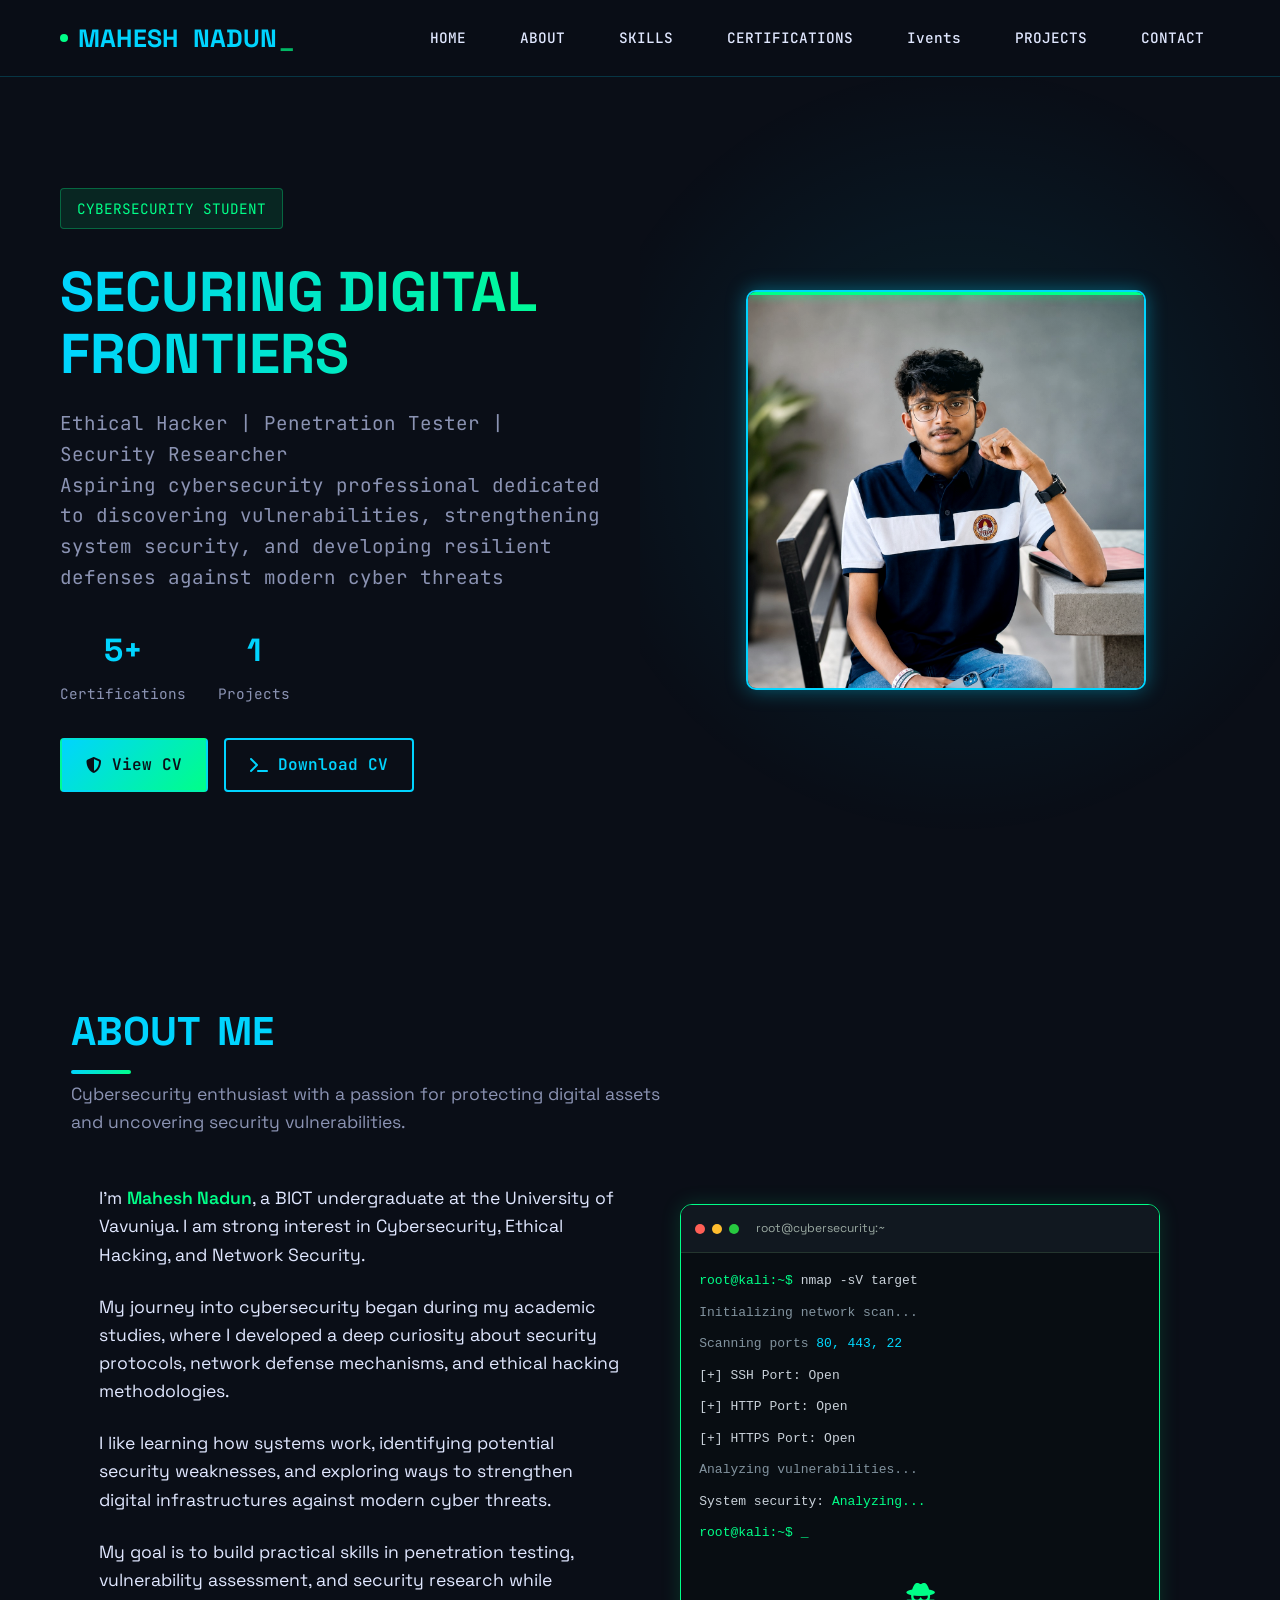
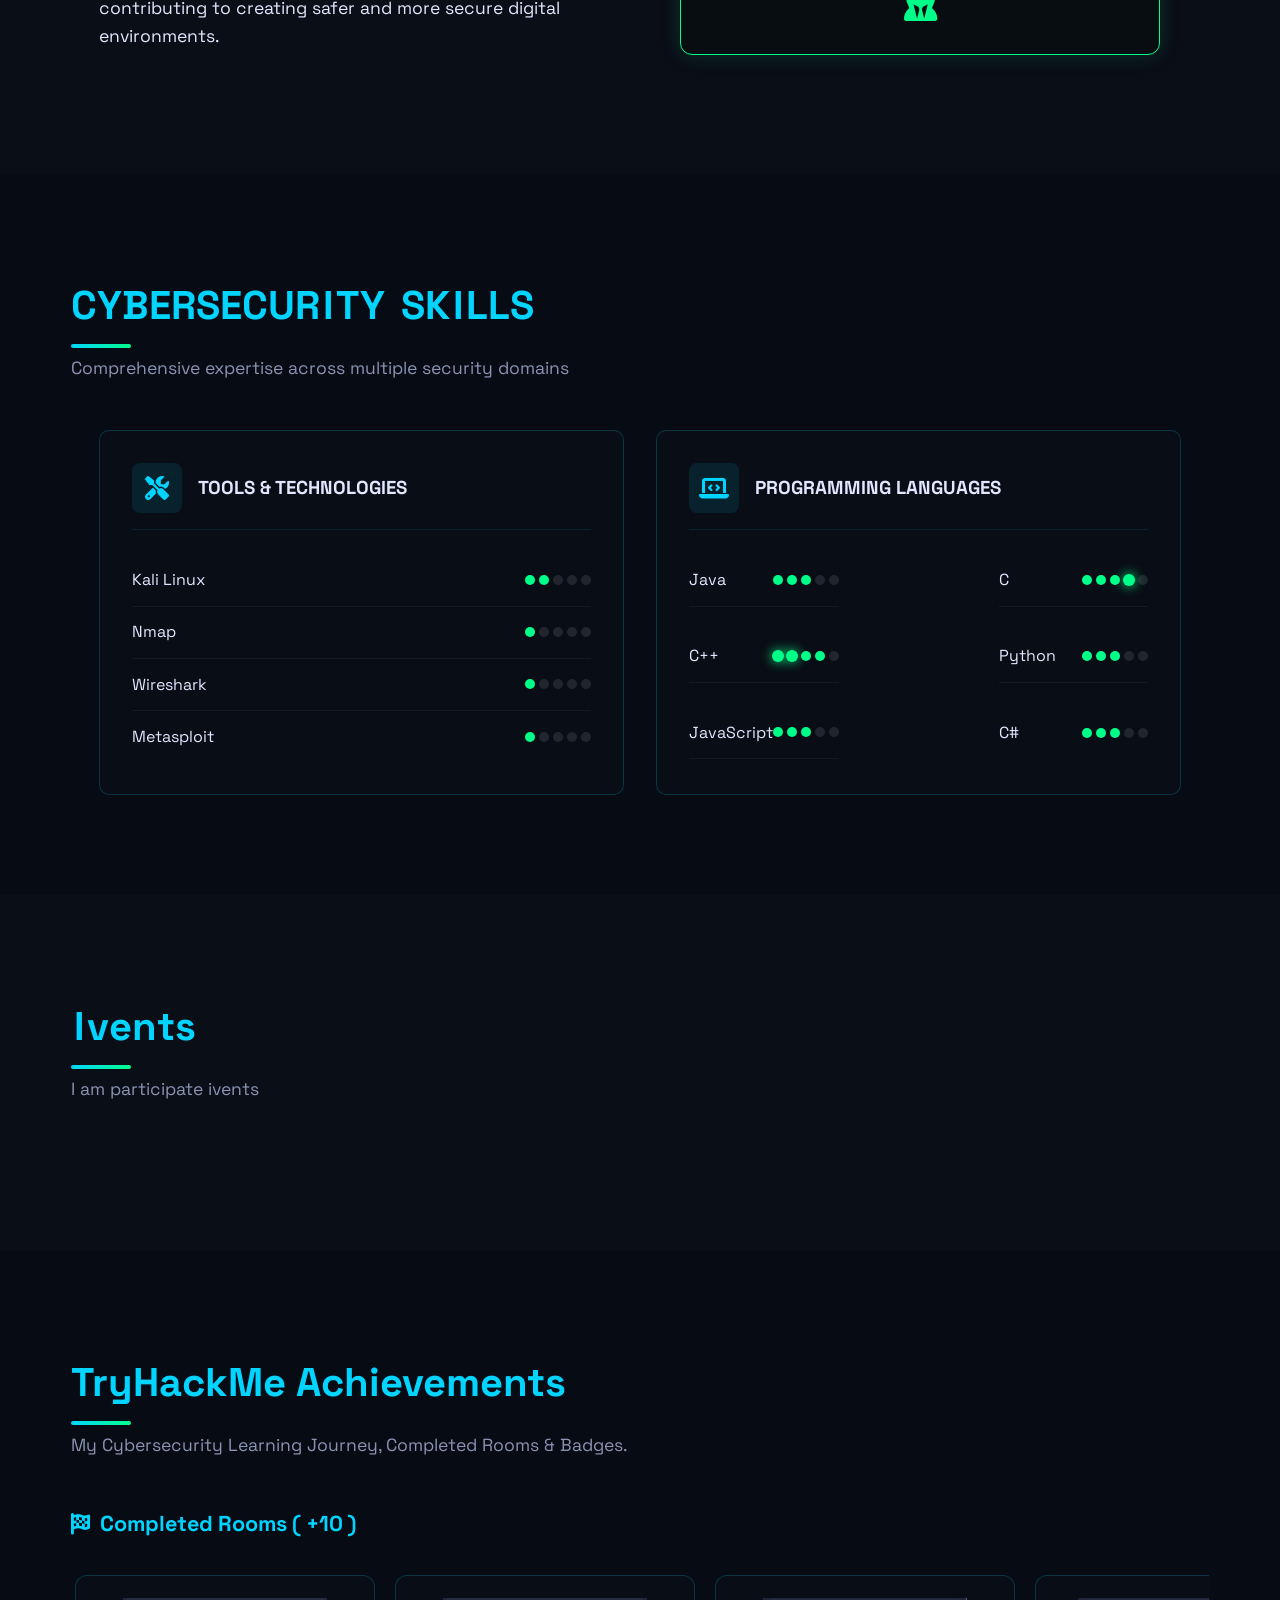
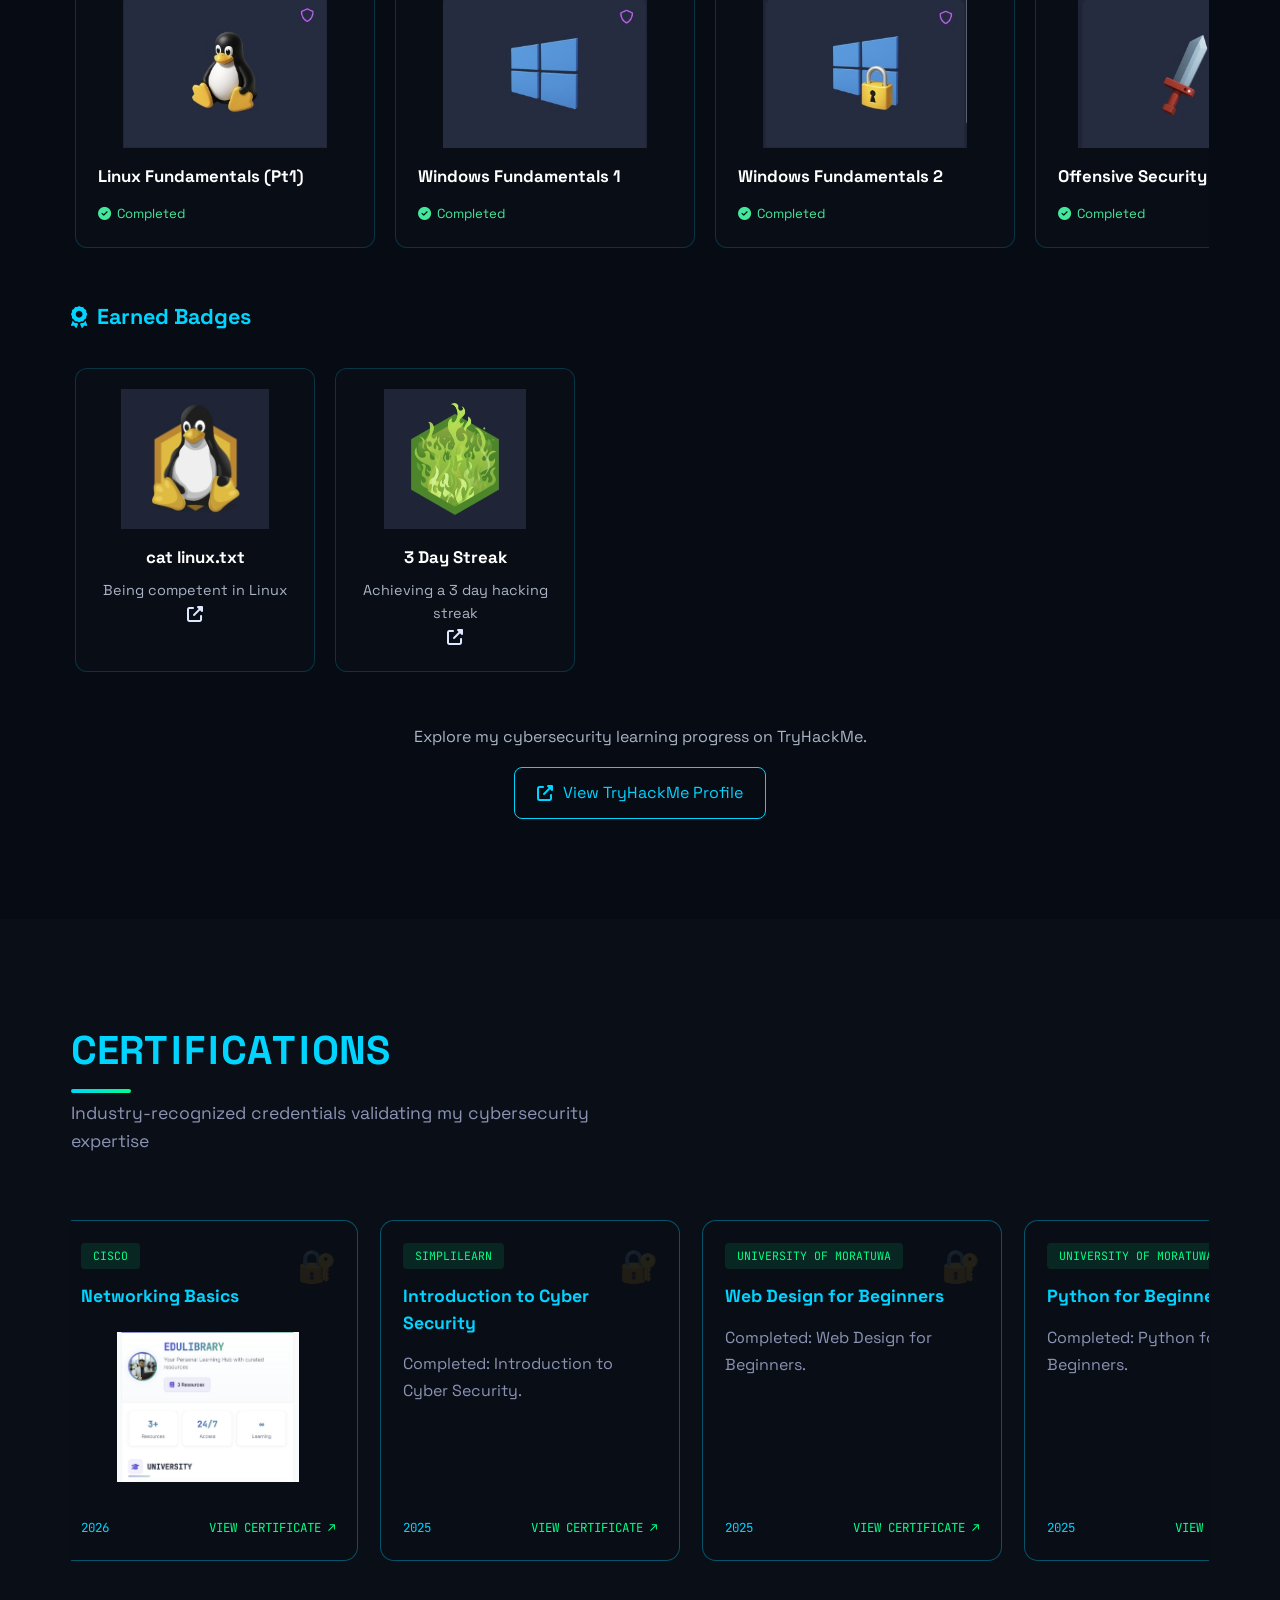
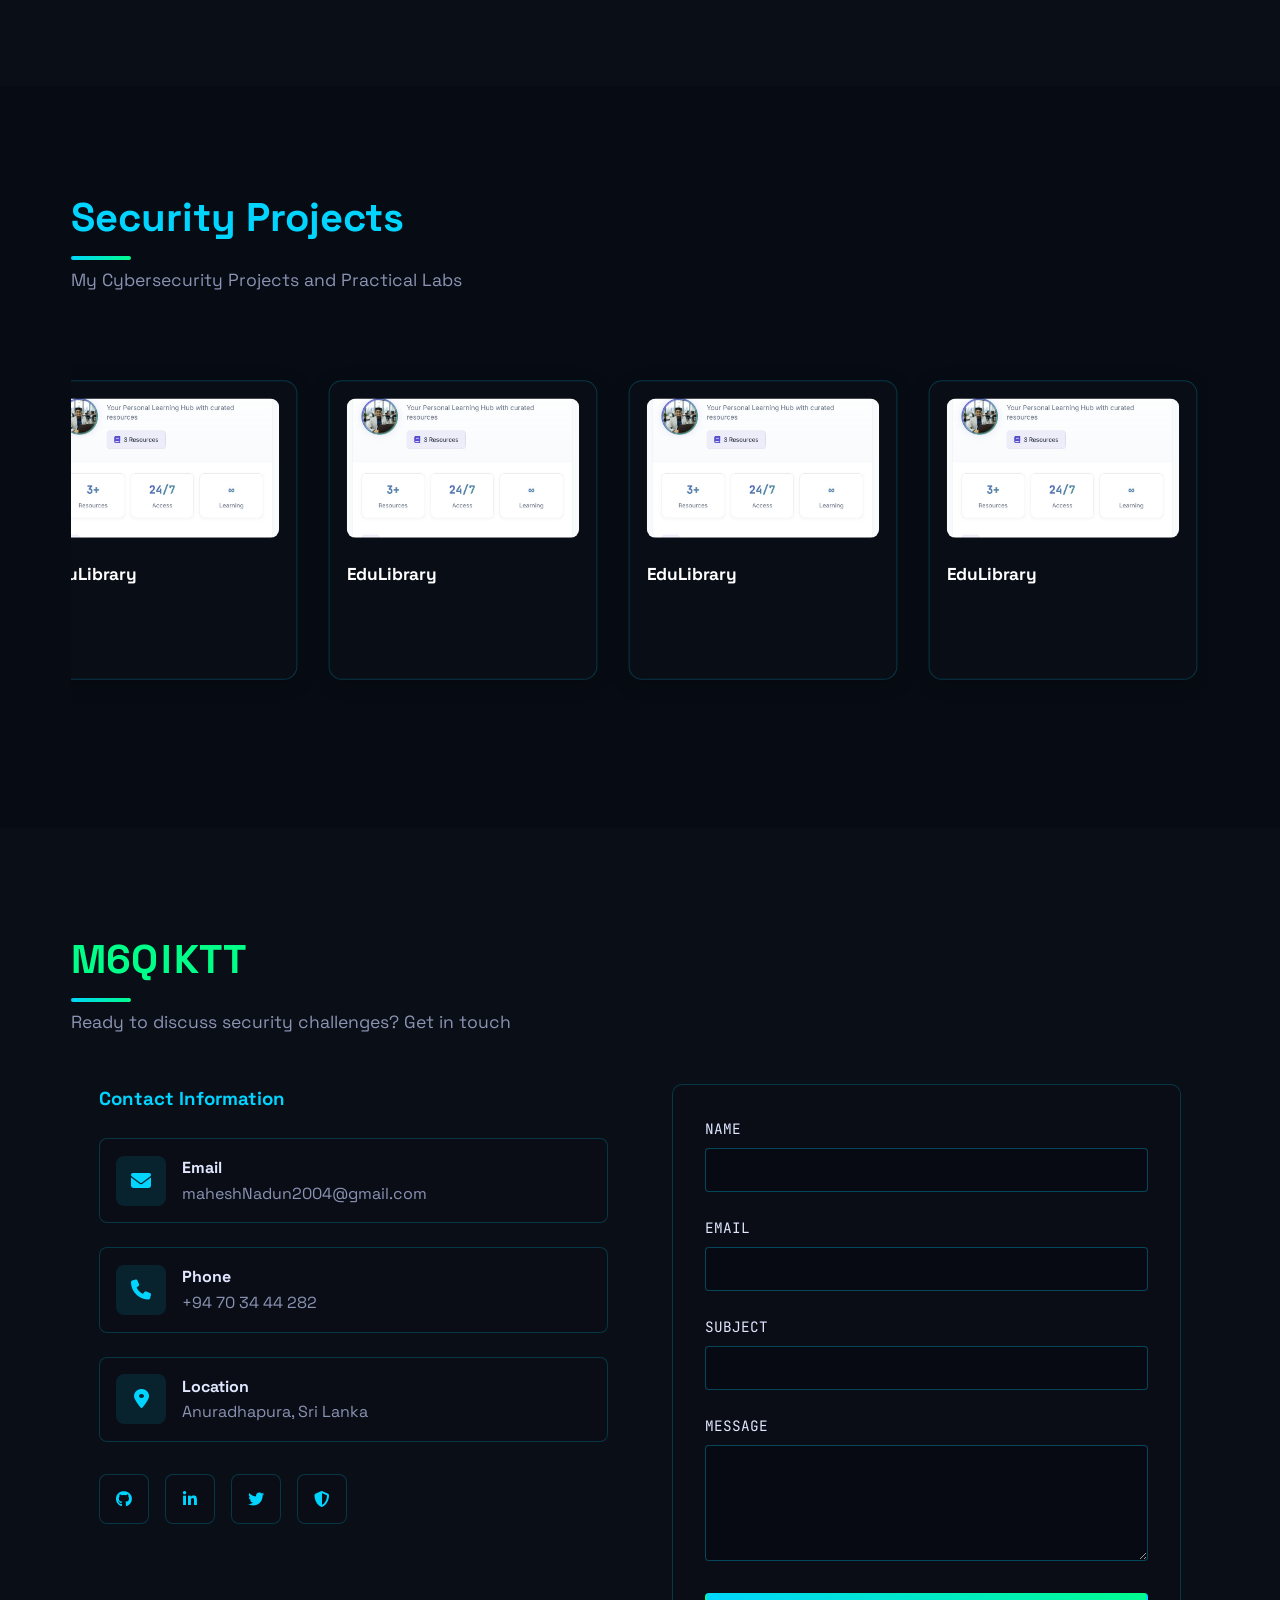
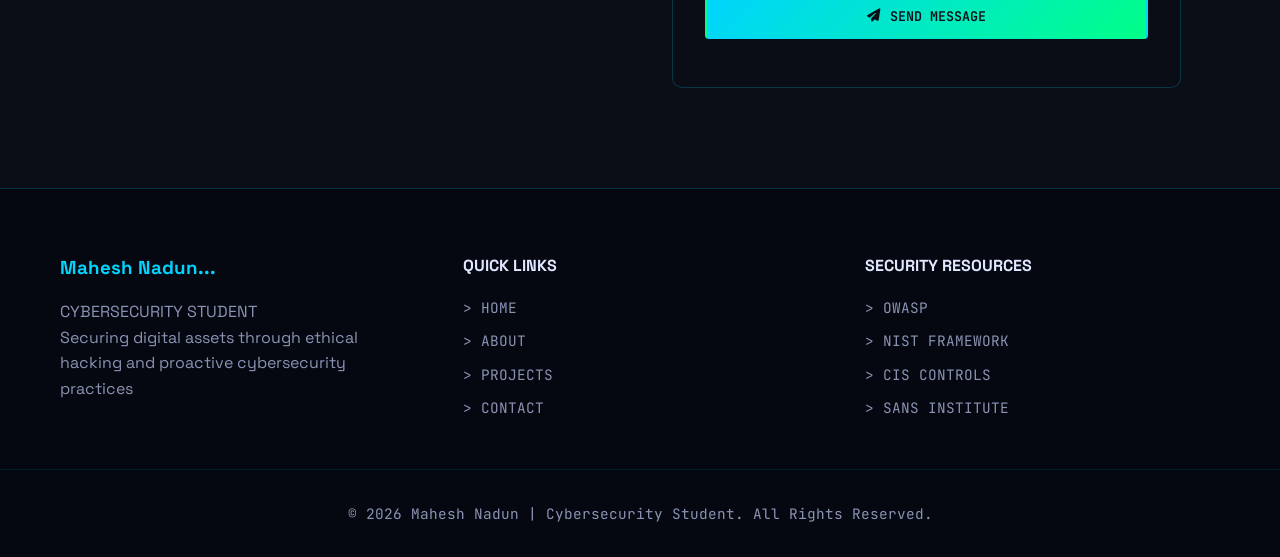
==== index.html @ 436c6b28 "Add files via upload" ====
<!DOCTYPE html>
<html lang="en">
<head>
    <link href="https://unpkg.com/aos@2.3.1/dist/aos.css" rel="stylesheet">
    <meta name="viewport" content="width=device-width, initial-scale=1.0">
    <meta charset="UTF-8">
    <meta name="viewport" content="width=device-width, initial-scale=1.0">
    <!-- Website Favicon -->
<!-- Circular Cybersecurity Favicon -->
<link rel="icon" type="image/svg+xml"
      href="data:image/svg+xml,%3Csvg xmlns='http://www.w3.org/2000/svg' viewBox='0 0 100 100'%3E%3Ccircle cx='50' cy='50' r='46' fill='%230a0e17' stroke='%2300d4ff' stroke-width='5'/%3E%3Ctext x='50' y='67' font-size='52' font-family='Arial,sans-serif' font-weight='bold' text-anchor='middle' fill='%2300d4ff'%3EM%3C/text%3E%3C/svg%3E">

<title>Mahesh Nadun </title>
    <meta name="description" content="Cybersecurity Specialist | Ethical Hacker | Penetration Tester | Security Researcher">
    
    <link rel="stylesheet" href="https://cdnjs.cloudflare.com/ajax/libs/font-awesome/6.4.0/css/all.min.css">
    
    <link href="https://fonts.googleapis.com/css2?family=Space+Grotesk:wght@300;400;500;600;700&family=JetBrains+Mono:wght@300;400&display=swap" rel="stylesheet">
    
    <link rel="stylesheet" href="styles.css">
</head>
<body>

    <canvas id="matrix-bg"></canvas>
    
    <header class="header" id="header">
        <div class="nav-container">
            <a href="#home" class="logo">
                <span class="logo-dot"></span>
                <span id="scramble-text" class="scramble-text" style="font-size: 25px;">MAHESH NADUN</span>
            </a>
            
            <ul class="nav-links" data-aos="fade-up">
                <li><a href="#home">HOME</a></li>
                <li><a href="#about">ABOUT</a></li>
                <li><a href="#skills">SKILLS</a></li>
                <li><a href="#certifications">CERTIFICATIONS</a></li>
                <li><a href="#Ivents">Ivents</a></li>
                <li><a href="#projects">PROJECTS</a></li>
                <li><a href="#contact">CONTACT</a></li>
            </ul>
        </div>
    </header>
    
    <section class="hero" id="home">
        <div class="hero-container">
            <div class="hero-content" data-aos="fade-up">
                <span class="hero-badge">CYBERSECURITY STUDENT</span>
                <h1>SECURING DIGITAL FRONTIERS</h1>
                <p class="hero-subtitle">
                    Ethical Hacker | Penetration Tester | Security Researcher<br>
                    Aspiring cybersecurity professional dedicated to discovering vulnerabilities, 
                    strengthening system security, and developing resilient defenses against 
                    modern cyber threats
                </p>
                
                <div class="hero-stats">
                    <div class="stat-item">
                        <span class="stat-number">5+</span>
                        <span class="stat-label">Certifications</span>
                    </div>
                    <div class="stat-item">
                        <span class="stat-number">1</span>
                        <span class="stat-label">Projects</span>
                    </div>
                </div>
                
                <div class="hero-btns">
                    <a href="#" class="btn btn-primary">
                        <i class="fas fa-shield-alt"></i> View CV
                    </a>
                    <a href="#" class="btn btn-outline">
                        <i class="fas fa-terminal"></i> Download CV
                    </a>
                </div>
            </div>
            
            <div class="hero-image" data-aos="fade-up">
                <div class="profile-container">
                    <div class="profile-frame">
                        <img src="My1.jpg" alt="Mahesh Nadun - Cybersecurity Specialist" class="profile-image" onerror="this.src='https://images.unsplash.com/photo-1550751827-4bd374c3f58b?q=80&w=1000'">
                        <div class="profile-overlay"></div>
                        <div class="scan-line"></div>
                    </div>
                </div>
            </div>
        </div>
    </section>
    

    <!-- About Section -->
    <section class="section" id="about" data-aos="fade-up">
        <div class="container">
            <h2 class="section-title" id="about-title">ABOUT ME</h2>
            <p class="section-subtitle" data-aos="fade-up">Cybersecurity enthusiast with a passion for protecting 
                digital assets and uncovering security vulnerabilities.</p>
            <div class="about-content" data-aos="fade-up">
                <div class="about-text">
                    <p>I'm <span class="cyber-highlight">Mahesh Nadun</span>, a BICT undergraduate 
                        at the University of Vavuniya. I am strong interest in 
                        Cybersecurity, Ethical Hacking, and Network Security.</p>

                    <p>My journey into cybersecurity began during my academic 
                        studies, where I developed a deep curiosity about security protocols, 
                        network defense mechanisms, and ethical hacking methodologies.</p>

                    <p>I like learning how systems work, identifying 
                        potential security weaknesses, and exploring ways to 
                        strengthen digital infrastructures against modern cyber threats.</p>

                    <p>My goal is to build practical skills in penetration testing, 
                        vulnerability assessment, and security research while contributing
                        to creating safer and more secure digital environments.</p>
                </div>
                
               <div class="about-animation" data-aos="fade-left">
                    <div class="hacker-screen">
                        <div class="terminal-header">
                            <span class="terminal-dot red"></span>
                            <span class="terminal-dot yellow"></span>
                            <span class="terminal-dot green"></span>
                            <span class="terminal-title">root@cybersecurity:~</span>
                        </div>
                        <div class="terminal-body">
                            <p><span class="prompt">root@kali:~$</span> nmap -sV target</p>
                            <p class="code-line">Initializing network scan...</p>
                            <p class="code-line">Scanning ports <span>80, 443, 22</span></p>
                            <p class="success">[+] SSH Port: Open</p>
                            <p class="success">[+] HTTP Port: Open</p>
                            <p class="success">[+] HTTPS Port: Open</p>
                            <p class="code-line">Analyzing vulnerabilities...</p>
                            <p class="typing-text">System security: <span>Analyzing...</span></p>
                            <p><span class="prompt">root@kali:~$</span> <span class="cursor">_</span></p>
                        </div>
                        <div class="cyber-icon">
                        <i class="fas fa-user-secret"></i>
                        </div>
                    </div>
                </div>
            </div>
        </div>
    </section>
    


    <!-- Skills Section -->
    <section class="section" id="skills" data-aos="fade-up">
        <div class="container">
            <h2 class="section-title" id="skills-title">CYBERSECURITY SKILLS</h2>
            <p class="section-subtitle"data-aos="fade-up">Comprehensive expertise across multiple security domains</p>
            
            <div class="skills-container">
                <div class="skills-grid">

                    <!-- Tools & Technologies -->
                    <div class="skill-category" data-aos="fade-up">
                        <div class="skill-header">
                            <div class="skill-icon">
                                <i class="fas fa-tools"></i>
                            </div>
                            <h3>TOOLS & TECHNOLOGIES</h3>
                        </div>
                        <ul class="skill-list">
                            <li class="skill-item">
                                <span>Kali Linux </span>
                                <div class="skill-level">
                                    <span class="level-dot active"></span>
                                    <span class="level-dot active"></span>
                                    <span class="level-dot "></span>
                                    <span class="level-dot "></span>
                                    <span class="level-dot "></span>
                                </div>
                            </li>
                            <li class="skill-item">
                                <span> Nmap</span>
                                <div class="skill-level">
                                    <span class="level-dot active"></span>
                                    <span class="level-dot "></span>
                                    <span class="level-dot "></span>
                                    <span class="level-dot "></span>
                                    <span class="level-dot "></span>
                                </div>
                            </li>
                            <li class="skill-item">
                                <span>Wireshark</span>
                                <div class="skill-level">
                                    <span class="level-dot active"></span>
                                    <span class="level-dot "></span>
                                    <span class="level-dot "></span>
                                    <span class="level-dot "></span>
                                    <span class="level-dot"></span>
                                </div>
                            </li>
                            <li class="skill-item">
                                <span>Metasploit</span>
                                <div class="skill-level">
                                    <span class="level-dot active"></span>
                                    <span class="level-dot "></span>
                                    <span class="level-dot "></span>
                                    <span class="level-dot"></span>
                                    <span class="level-dot"></span>
                                </div>
                            </li>
                        </ul>
                    </div>

                    <!-- Programming Languages -->
                    <div class="skill-category programming" data-aos="fade-up">
                        <div class="skill-header">
                            <div class="skill-icon">
                                <i class="fas fa-laptop-code"></i> 
                            </div>
                            <h3>PROGRAMMING LANGUAGES</h3>
                        </div>
                        <ul class="skill-list">
                        <li class="skill-item">
                            <span>Java</span>
                            <div class="skill-level">
                                <span class="level-dot active"></span>
                                <span class="level-dot active"></span>
                                <span class="level-dot active"></span>
                                <span class="level-dot "></span>
                                <span class="level-dot "></span>
                            </div>
                        </li>
                        <li class="skill-item">
                            <span>C</span>
                            <div class="skill-level">
                                <span class="level-dot active"></span>
                                <span class="level-dot active"></span>
                                <span class="level-dot active"></span>
                                <span class="level-dot active"></span>
                                <span class="level-dot "></span>
                            </div>
                        </li>

                        <li class="skill-item">
                            <span>C++</span>
                                <div class="skill-level">
                                    <span class="level-dot active"></span>
                                    <span class="level-dot active"></span>
                                    <span class="level-dot active"></span>
                                    <span class="level-dot active"></span>
                                    <span class="level-dot "></span>
                                </div>
                                    </li>
                                    <li class="skill-item">
                                        <span>Python</span>
                                        <div class="skill-level">
                                        <span class="level-dot active"></span>
                                        <span class="level-dot active"></span>
                                        <span class="level-dot active"></span>
                                            <span class="level-dot "></span>
                                        <span class="level-dot "></span>
                                </div>
                                </li>

                        <li class="skill-item">
                            <span>JavaScript</span>
                            <div class="skill-level">
                                <span class="level-dot active"></span>
                                <span class="level-dot active"></span>
                                <span class="level-dot active"></span>
                                <span class="level-dot "></span>
                                <span class="level-dot "></span>
                            </div>
                        </li>
                            <li class="skill-item">
                                <span>C#</span>
                                <div class="skill-level">
                                    <span class="level-dot active "></span>
                                    <span class="level-dot active"></span>
                                    <span class="level-dot active"></span>
                                    <span class="level-dot "></span>
                                    <span class="level-dot "></span>
                                </div>
                            </li>
                        </ul>
                    </div>
                </div>
            </div>
        </div>
    </section>

    <!-- Ivents Section -->
    <section class="section" id="Ivents" data-aos="fade-up">
        <div class="container">
            <h2 class="section-title" id="skills-title">Ivents</h2>
            <p class="section-subtitle"data-aos="fade-up">I am participate ivents</p>

        </div>
    </section>


    <!-- TryHackMe Achievements -->
    <section class="section" id="skills" data-aos="fade-up">
        <div class="container">
            <h2 class="section-title">TryHackMe Achievements</h2>
            <p class="section-subtitle" data-aos="fade-up">My Cybersecurity Learning Journey, Completed Rooms & Badges.</p>

            <!-- Completed Rooms -->
            <div class="thm-heading" data-aos="fade-up">
                <h3><i class="fas fa-flag-checkered"></i> Completed Rooms ( +10 )</h3>
            </div>

            <div class="certs-wrapper">

                <div class="certs-grid">
                    <div class="certs-grid"data-aos="fade-up">
                        <div class="thm-rooms">

                            <div class="thm-card" data-aos="fade-up">
                                <div class="thm-image">
                                    <img src="Linux_Fundamentals_(Pt1).jpg"alt="Linux Fundamentals (Pt1)">
                                </div>
                                <h4>Linux Fundamentals (Pt1)</h4>
                                <p>Embark on the journey of learning the fundamentals of Linux. Learn to run some of the first essential commands on an interactive terminal.</p>
                                <span class="thm-status">
                                    <i class="fas fa-check-circle"></i> Completed
                                </span>
                            </div>

                            <div class="thm-card" data-aos="fade-up">
                                <div class="thm-image">
                                    <img src="Windows_Fundamentals_1.jpg"alt="Windows Fundamentals 1">
                                </div>
                                <h4>Windows Fundamentals 1</h4>
                                <p>In part 1 of the Windows Fundamentals module, we'll start our journey learning about the Windows desktop, the NTFS file system, UAC, the Control Panel, and more..</p>
                                <span class="thm-status">
                                    <i class="fas fa-check-circle"></i> Completed
                                </span>
                            </div>

                            <div class="thm-card" data-aos="fade-up">
                                <div class="thm-image">
                                    <img src="Windows_Fundamentals_2.jpg"alt="Windows Fundamentals 2">
                                </div>
                                <h4>Windows Fundamentals 2</h4>
                                <p>In part 2 of the Windows Fundamentals module, discover more about System Configuration, UAC Settings, Resource Monitoring, the Windows Registry and more..</p>
                                <span class="thm-status">
                                    <i class="fas fa-check-circle"></i> Completed
                                </span>
                            </div>

                            <div class="thm-card" data-aos="fade-up">
                                <div class="thm-image">
                                    <img src="Offensive Security Intro.jpg"alt="Windows Fundamentals 2">
                                </div>
                                <h4>Offensive Security Intro</h4>
                                <p>IIntroducing offensive security, where you will test the security of FakeBank's systems.</p>
                                <span class="thm-status">
                                    <i class="fas fa-check-circle"></i> Completed
                                </span>
                            </div>


                            <div class="thm-card" data-aos="fade-up">
                                <div class="thm-image">
                                    <img src="Search Skills.jpg"alt="Windows Fundamentals 2">
                                </div>
                                <h4>Search Skills</h4>
                                <p>Learn to efficiently search the Internet and use specialised services and technical docs for information</p>
                                <span class="thm-status">
                                    <i class="fas fa-check-circle"></i> Completed
                                </span>
                            </div>

                             <div class="thm-card" data-aos="fade-up">
                                <div class="thm-image">
                                    <img src="Offensive Security Intro02.jpg"alt="Windows Fundamentals 2">
                                </div>
                                <h4>Offensive Security Intro</h4>
                                <p>Introducing offensive security, where you will test the security of FakeBank's systems.</p>
                                <span class="thm-status">
                                    <i class="fas fa-check-circle"></i> Completed
                                </span>
                            </div>

                            <div class="thm-card" data-aos="fade-up">
                                <div class="thm-image">
                                    <img src="Defensive Security Intro.jpg"alt="Windows Fundamentals 2">
                                </div>
                                <h4> Defensive Security Intro</h4>
                                <p>Introducing defensive security, where you will investigate an ongoing attack at FakeBank</p>
                                <span class="thm-status">
                                    <i class="fas fa-check-circle"></i> Completed
                                </span>
                            </div>

                            <div class="thm-card" data-aos="fade-up">
                                <div class="thm-image">
                                    <img src="The Brochure.jpg"alt="Windows Fundamentals 2">
                                </div>
                                <h4>The Brochure</h4>
                                <p>The brochure's hero photo has an AI fingerprint. Follow the account that posted it, and the trail doesn't end at the hotel; it ends at someone the hotel never mentioned.</p>
                                <span class="thm-status">
                                    <i class="fas fa-check-circle"></i> Completed
                                </span>
                            </div>

                            <div class="thm-card" data-aos="fade-up">
                                <div class="thm-image">
                                    <img src="The Concierge Knows Too Much.jpg"alt="Windows Fundamentals 2">
                                </div>
                                <h4>The Concierge Knows Too Much</h4>
                                <p>She knows your name, your room, your coffee order, none of which you told her. Word your next question carefully and she'll also hand over the instructions she was told to keep to herself.</p>
                                <span class="thm-status">
                                    <i class="fas fa-check-circle"></i> Completed
                                </span>
                            </div>

                            <div class="thm-card" data-aos="fade-up">
                                <div class="thm-image">
                                    <img src="Windows Command Line.jpg"alt="Windows Fundamentals 2">
                                </div>
                                <h4>Windows Command Line</h4>
                                <p>Learn the essential Windows commands.</p>
                                <span class="thm-status">
                                    <i class="fas fa-check-circle"></i> Completed
                                </span>
                            </div>

                            <div class="thm-card" data-aos="fade-up">
                                <div class="thm-image">
                                    <img src="Networking Concepts.jpg"alt="Windows Fundamentals 2">
                                </div>
                                <h4>Networking Concepts</h4>
                                <p>Learn about the ISO OSI model and the TCP/IP protocol suite.</p>
                                <span class="thm-status">
                                    <i class="fas fa-check-circle"></i> Completed
                                </span>
                            </div>

                            <div class="thm-card" data-aos="fade-up">
                                <div class="thm-image">
                                    <img src="Cryptography Basics.jpg"alt="Windows Fundamentals 2">
                                </div>
                                <h4>Cryptography Basics</h4>
                                <p>Learn the basics of cryptography and symmetric encryption.</p>
                                <span class="thm-status">
                                    <i class="fas fa-check-circle"></i> Completed
                                </span>
                            </div>

                             <div class="thm-card" data-aos="fade-up">
                                <div class="thm-image">
                                    <img src="Web Application Basics.jpg"alt="Windows Fundamentals 2">
                                </div>
                                <h4>Web Application Basics</h4>
                                <p>Learn the basics of web applications: HTTP, URLs, request methods, response codes, and headers.</p>
                                <span class="thm-status">
                                    <i class="fas fa-check-circle"></i> Completed
                                </span>
                            </div>

                           
                        </div> 
                    </div> 
                </div>
            </div>
            
        <!-- Badges -->  
            <div class="thm-heading thm-badge-heading" data-aos="fade-up">
                <h3><i class="fas fa-award"></i> Earned Badges</h3>
            </div>

            <div class="certs-wrapper">
                <div class="certs-grid">
                    <div class="thm-badges">

                        <div class="thm-badge-card" data-aos="zoom-in">
                            <a href="https://tryhackme.com/mahesh.nandun2220/badges/terminaled?utm_campaign=social_share&utm_medium=social&utm_content=badge&utm_source=copy&sharerId=6915fd80bc399e7d3fdd7d91" target="_blank" rel="noopener noreferrer" class="thm-badge-link">

                            <div class="thm-badge-image">
                                <img src="cat_linux_txt.jpg" alt="TryHackMe Learning Badge">
                            </div>
                            <h4>cat linux.txt</h4>
                            <p>Being competent in Linux</p>
                            <span class="thm-view-badge">
                                <i class="fas fa-external-link-alt"></i>
                            </span>
                            </a>
                        </div>

                        <div class="thm-badge-card" data-aos="zoom-in">
                            <a href="https://tryhackme.com/mahesh.nandun2220/badges/3-day-streak?utm_campaign=social_share&utm_medium=social&utm_content=badge&utm_source=copy&sharerId=6915fd80bc399e7d3fdd7d91" target="_blank" rel="noopener noreferrer" class="thm-badge-link">
                            <div class="thm-badge-image">
                                <img src="3_Day_Streak.jpg" alt="TryHackMe Streak Badge">
                            </div>

                            <h4>3 Day Streak</h4>
                            <p>Achieving a 3 day hacking streak</p>
                             <span class="thm-view-badge">
                                <i class="fas fa-external-link-alt"></i>
                            </span>
                            </a>
                        </div>
                    </div>
                </div>
            </div>


        <!-- TryHackMe Profile -->
                <div class="thm-profile" data-aos="fade-up">
                    <p>Explore my cybersecurity learning progress on TryHackMe.</p>
                    <a href="https://tryhackme.com/p/mahesh.nandun2220"target="_blank" rel="noopener noreferrer" class="thm-profile-btn">
                    <i class="fas fa-external-link-alt"></i> View TryHackMe Profile</a>
                </div>

            </div>
    </section>


   
<!-- Certifications Section -->
<section class="section" id="certifications" data-aos="fade-up">
    <div class="container">

        <h2 class="section-title" id="certifications-title">CERTIFICATIONS
        </h2>

        <p class="section-subtitle">
            Industry-recognized credentials validating my cybersecurity expertise
        </p>

        <div class="certs-wrapper" id="certs-wrapper">
            <div class="certs-grid" id="certs-grid">

                <a href="Networking_Basics_certificate-cisco.html" class="cert-link">
                    <div class="cert-card">
                        <span class="cert-badge">CISCO</span>
                        <h3>Networking Basics</h3>
                        <div class="thm-image">
                            <img src="project01.jpg" alt="Networking Basics Certificate">
                        </div>
                        <div class="cert-footer">
                            <span>2026</span>
                            <span>VIEW CERTIFICATE ↗</span>
                        </div>
                    </div>
                </a>

                <a href="IntroductiontoCyberSecurity.html" class="cert-link">
                    <div class="cert-card">
                        <span class="cert-badge">SIMPLILEARN</span>
                        <h3>Introduction to Cyber Security</h3>
                        <p>Completed: Introduction to Cyber Security.</p>
                        <div class="cert-footer">
                            <span>2025</span>
                            <span>VIEW CERTIFICATE ↗</span>
                        </div>
                    </div>
                </a>

                <a href="WebDesignforBeginnersE-Certificate.html" class="cert-link">
                    <div class="cert-card">
                        <span class="cert-badge">UNIVERSITY OF MORATUWA</span>
                        <h3>Web Design for Beginners</h3>
                        <p>Completed: Web Design for Beginners.</p>
                        <div class="cert-footer">
                            <span>2025</span>
                            <span>VIEW CERTIFICATE ↗</span>
                        </div>
                    </div>
                </a>

                <a href="PythonforBeginnersE-Certificate.html" class="cert-link">
                    <div class="cert-card">
                        <span class="cert-badge">UNIVERSITY OF MORATUWA</span>
                        <h3>Python for Beginners</h3>
                        <p>Completed: Python for Beginners.</p>
                        <div class="cert-footer">
                            <span>2025</span>
                            <span>VIEW CERTIFICATE ↗</span>
                        </div>
                    </div>
                </a>

                <a href="PythonProgrammingE-Certificate.html" class="cert-link">
                    <div class="cert-card">
                        <span class="cert-badge">UNIVERSITY OF MORATUWA</span>
                        <h3>Python Programming</h3>
                        <p>Completed: Python Programming.</p>
                        <div class="cert-footer">
                            <span>2025</span>
                            <span>VIEW CERTIFICATE ↗</span>
                        </div>
                    </div>
                </a>

                <a href="FrontEndWebDevelopmentE-Certificate.html" class="cert-link">
                    <div class="cert-card">
                        <span class="cert-badge">UNIVERSITY OF MORATUWA</span>
                        <h3>Front End Web Development</h3>
                        <p>Completed: Front End Web Development.</p>
                        <div class="cert-footer">
                            <span>2025</span>
                            <span>VIEW CERTIFICATE ↗</span>
                        </div>
                    </div>
                </a>

                <a href="IntroductiontoSoftwareQualityAssuranceE-Certificate.html" class="cert-link">
                    <div class="cert-card">
                        <span class="cert-badge">UNIVERSITY OF MORATUWA</span>
                        <h3>Introduction to Software Quality Assurance</h3>
                        <p>Completed: Introduction to Software Quality Assurance.</p>
                        <div class="cert-footer">
                            <span>2025</span>
                            <span>VIEW CERTIFICATE ↗</span>
                        </div>
                    </div>
                </a>

            </div>
        </div>

      
    </div>
</section>



<!-- Security Projects Section -->
<section class="section" id="projects">
    <div class="container">

        <h2 class="section-title">Security Projects</h2>

        <p class="section-subtitle">
            My Cybersecurity Projects and Practical Labs
        </p>

        <div class="projects-slider" id="projectsSlider">
            <div class="projects-track" id="projectsTrack">

                <!-- Project 1 -->
                <article class="project-card">
                    <div class="project-image">
                        <img src="project01.jpg" alt="EduLibrary Website">
                    </div>
                    <span class="project-category">Web Development</span>
                    <h3>EduLibrary</h3>
                    <p>
                        An educational library website developed
                        to provide useful learning resources.
                    </p>
                    <div class="project-tech">
                        <span class="tech-tag">HTML</span>
                        <span class="tech-tag">CSS</span>
                        <span class="tech-tag">JavaScript</span>
                    </div>
                    <a href="https://maheshnadun2004.github.io/EduLibrary/"
                       target="_blank"
                       rel="noopener noreferrer"
                       class="btn btn-outline">
                        View Project ↗
                    </a>
                </article>

            </div>
        </div>
    </div>
</section>

    <!-- Contact Section -->
    <section class="section" id="contact" data-aos="fade-up">
        <div class="container">
            <h2 class="section-title" id="contact-title">CONTACT</h2>
            <p class="section-subtitle" data-aos="fade-up">Ready to discuss security challenges? Get in touch</p>
            
            <div class="contact-container" data-aos="fade-up">
                <div class="contact-info">
                    <h3>Contact Information</h3>
                    
                    <div class="contact-item" data-aos="fade-up">
                        <div class="contact-icon">
                            <i class="fas fa-envelope"></i>
                        </div>
                        <div>
                            <h4>Email</h4>
                            <p style="color: var(--cyber-gray);">maheshNadun2004@gmail.com</p>
                        </div>
                    </div>
                    
                    <div class="contact-item" data-aos="fade-up">
                        <div class="contact-icon">
                            <i class="fas fa-phone"></i>
                        </div>
                        <div>
                            <h4>Phone</h4>
                            <p style="color: var(--cyber-gray);">+94 70 34 44 282</p>
                        </div>
                    </div>
                    
                    <div class="contact-item" data-aos="fade-up">
                        <div class="contact-icon">
                            <i class="fas fa-map-marker-alt"></i>
                        </div>
                        <div>
                            <h4>Location</h4>
                            <p style="color: var(--cyber-gray);">Anuradhapura, Sri Lanka</p>
                        </div>
                    </div>
                    
                    <div class="social-links" data-aos="fade-up">
                        <a href="https://github.com/MaheshNadun2004" class="social-link" target="_blank">
                            <i class="fab fa-github"></i>
                        </a>
                        <a href="https://www.linkedin.com/in/Mahesh-nadun" class="social-link" target="_blank">
                            <i class="fab fa-linkedin-in"></i>
                        </a>
                        <a href="https://twitter.com" class="social-link" target="_blank">
                            <i class="fab fa-twitter"></i>
                        </a>
                        <a href="https://tryhackme.com" class="social-link" target="_blank">
                            <i class="fas fa-shield-alt"></i>
                        </a>
                    </div>
                </div>
                
                <div class="contact-form" data-aos="fade-up">
                    <form id="contactForm">
                        <div class="form-group" data-aos="fade-up">
                            <label class="form-label" for="name">NAME</label>
                            <input type="text" id="name" class="form-control" required>
                        </div>
                        
                        <div class="form-group"data-aos="fade-up">
                            <label class="form-label" for="email">EMAIL</label>
                            <input type="email" id="email" class="form-control" required>
                        </div>
                        
                        <div class="form-group" data-aos="fade-up">
                            <label class="form-label" for="subject">SUBJECT</label>
                            <input type="text" id="subject" class="form-control" required>
                        </div>
                        
                        <div class="form-group" data-aos="fade-up">
                            <label class="form-label" for="message">MESSAGE</label>
                            <textarea id="message" class="form-control" rows="5" required></textarea>
                        </div>
                        
                        <button type="submit" class="btn btn-primary" style="width: 100%;" data-aos="fade-up">
                            <i class="fas fa-paper-plane"></i> SEND MESSAGE
                        </button>
                        
                        <p id="formStatus" style="margin-top: 1rem; text-align: center; color: var(--cyber-gray); font-family: var(--font-mono);"></p>
                    </form>
                </div>
            </div>
        </div>
    </section>
    


    <!-- Footer -->
    <footer class="footer" data-aos="fade-up">
        <div class="footer-content">
            <div data-aos="fade-up">
                <h3 style="color: var(--cyber-blue); margin-bottom: 1rem;">Mahesh Nadun...</h3>
                <p style="color: var(--cyber-gray); max-width: 300px;">
                    CYBERSECURITY STUDENT<br>
                    Securing digital assets through ethical hacking and proactive cybersecurity practices
                </p>
            </div>
            
            <div data-aos="fade-up">
                <h4 style="color: var(--cyber-light); margin-bottom: 1rem;">QUICK LINKS</h4>
                <ul style="list-style: none;">
                    <li style="margin-bottom: 0.5rem;">
                        <a href="#home" style="color: var(--cyber-gray); text-decoration: none; font-family: var(--font-mono); font-size: 0.9rem;">
                            > HOME
                        </a>
                    </li>
                    <li style="margin-bottom: 0.5rem;">
                        <a href="#about" style="color: var(--cyber-gray); text-decoration: none; font-family: var(--font-mono); font-size: 0.9rem;">
                            > ABOUT
                        </a>
                    </li>
                    <li style="margin-bottom: 0.5rem;">
                        <a href="#projects" style="color: var(--cyber-gray); text-decoration: none; font-family: var(--font-mono); font-size: 0.9rem;">
                            > PROJECTS
                        </a>
                    </li>
                    <li>
                        <a href="#contact" style="color: var(--cyber-gray); text-decoration: none; font-family: var(--font-mono); font-size: 0.9rem;">
                            > CONTACT
                        </a>
                    </li>
                </ul>
            </div>
            
            <div data-aos="fade-up">
                <h4 style="color: var(--cyber-light); margin-bottom: 1rem;">SECURITY RESOURCES</h4>
                <ul style="list-style: none;">
                    <li style="margin-bottom: 0.5rem;">
                        <a href="https://owasp.org" target="_blank" style="color: var(--cyber-gray); text-decoration: none; font-family: var(--font-mono); font-size: 0.9rem;">
                            > OWASP
                        </a>
                    </li>
                    <li style="margin-bottom: 0.5rem;">
                        <a href="https://nist.gov" target="_blank" style="color: var(--cyber-gray); text-decoration: none; font-family: var(--font-mono); font-size: 0.9rem;">
                            > NIST FRAMEWORK
                        </a>
                    </li>
                    <li style="margin-bottom: 0.5rem;">
                        <a href="https://cisecurity.org" target="_blank" style="color: var(--cyber-gray); text-decoration: none; font-family: var(--font-mono); font-size: 0.9rem;">
                            > CIS CONTROLS
                        </a>
                    </li>
                    <li>
                        <a href="https://sans.org" target="_blank" style="color: var(--cyber-gray); text-decoration: none; font-family: var(--font-mono); font-size: 0.9rem;">
                            > SANS INSTITUTE
                        </a>
                    </li>
                </ul>
            </div>
        </div>
        
        <div class="copyright" >
            <p>© 2026 Mahesh Nadun | Cybersecurity Student. All Rights Reserved.</p>
        </div>
    </footer>
    
    <a href="#home" class="back-to-top" id="backToTop">
        <i class="fas fa-arrow-up"></i>
    </a>
    <script src="https://unpkg.com/aos@2.3.1/dist/aos.js"></script>
<script>
    AOS.init({
        duration: 1000,
        once: true
    });
</script>
    <script src="script.js"></script>
</body>
</html>
---- styles.css ----
:root {
    --cyber-dark: #0a0e17;
    --cyber-darker: #050811;
    --cyber-blue: #00d4ff;
    --cyber-green: #00ff88;
    --cyber-red: #ff0055;
    --cyber-purple: #9d4edd;
    --cyber-yellow: #ffcc00;
    --cyber-gray: #8b93b3;
    --cyber-light: #e0e7ff;
    --gradient-cyber: linear-gradient(135deg, var(--cyber-blue), var(--cyber-green));
    --gradient-hacker: linear-gradient(135deg, var(--cyber-purple), var(--cyber-red));
    --shadow-glow-blue: 0 0 20px rgba(0, 212, 255, 0.4);
    --shadow-glow-green: 0 0 20px rgba(0, 255, 136, 0.4);
    --shadow-glow-red: 0 0 20px rgba(255, 0, 85, 0.4);
    --font-main: 'Space Grotesk', sans-serif;
    --font-mono: 'JetBrains Mono', monospace;
    --section-padding: 100px 20px;
}
* {
    margin: 0;
    padding: 0;
    box-sizing: border-box;
}
html {
    scroll-behavior: smooth;
    scroll-padding-top: 80px;
}
body {
    font-family: var(--font-main);
    background-color: var(--cyber-dark);
    color: var(--cyber-light);
    line-height: 1.6;
    overflow-x: hidden;
    position: relative;
}
#matrix-bg {
    position: fixed;
    top: 0;
    left: 0;
    width: 100%;
    height: 100%;
    z-index: -1;
    opacity: 0.03;
    pointer-events: none;
}
.header {
    position: fixed;
    top: 0;
    left: 0;
    width: 100%;
    z-index: 1000;
    background: rgba(10, 14, 23, 0.95);
    backdrop-filter: blur(10px);
    border-bottom: 1px solid rgba(0, 212, 255, 0.2);
    padding: 1rem 0;
    transition: all 0.3s ease;
}
.header.scrolled {
    padding: 0.5rem 0;
    box-shadow: var(--shadow-glow-blue);
}
.nav-container {
    max-width: 1200px;
    margin: 0 auto;
    padding: 0 20px;
    display: flex;
    justify-content: space-between;
    align-items: center;
}
.logo {
    display: flex;
    align-items: center;
    gap: 10px;
    font-size: 1.5rem;
    font-weight: 700;
    color: var(--cyber-blue);
    text-decoration: none;
}
.logo-dot {
    width: 8px;
    height: 8px;
    background: var(--cyber-green);
    border-radius: 50%;
    animation: pulse 2s infinite;
}
@keyframes pulse {
    0%, 100% { opacity: 1; }
    50% { opacity: 0.5; }
}
.nav-links {
    display: flex;
    gap: 0.5rem;
    list-style: none;
}
.nav-links a {
    color: var(--cyber-light);
    text-decoration: none;
    font-weight: 500;
    padding: 8px 16px;
    border-radius: 4px;
    transition: all 0.3s ease;
    position: relative;
    font-family: var(--font-mono);
    font-size: 0.9rem;
}
.nav-links a::before {
    content: '>';
    color: var(--cyber-blue);
    margin-right: 5px;
    opacity: 0;
    transition: opacity 0.3s ease;
}
.nav-links a:hover::before {
    opacity: 1;
}
.nav-links a:hover {
    background: rgba(0, 212, 255, 0.1);
    color: var(--cyber-blue);
}
/* Scramble Text Effect */
.scramble-text {
    display: inline-flex;
    cursor: pointer;
    position: relative;
}
.scramble-text span {
    display: inline-block;
    transition: all 0.2s ease;
    min-width: 0.6em;
    text-align: center;
    color: var(--cyber-blue);
    animation: glow 2s infinite;
}
/* Section titles scramble effect */
.section-title {
    font-size: 2.5rem;
    margin-bottom: 1rem;
    color: var(--cyber-blue);
    position: relative;
    display: inline-block;
}
.section-title span {
    display: inline-block;
    transition: all 0.3s ease;
    min-width: 0.4em;
    text-align: center;
}
.section-title::after {
    content: '';
    position: absolute;
    bottom: -10px;
    left: 0;
    width: 60px;
    height: 4px;
    background: var(--gradient-cyber);
    border-radius: 2px;
}
/* Glow animation */
@keyframes glow {
    0%, 100% {
        text-shadow: 0 0 5px rgba(0, 212, 255, 0.5);
    }
    50% {
        text-shadow: 0 0 15px rgba(0, 255, 136, 0.8);
    }
}
/* Typing cursor effect */
.scramble-text::after {
    content: '_';
    color: var(--cyber-green);
    animation: blink 1s infinite;
    margin-left: 2px;
    opacity: 0.7;
}
@keyframes blink {
    0%, 100% { opacity: 1; }
    50% { opacity: 0; }
}
/* Hero Section */
.hero {
    min-height: 100vh;
    display: flex;
    align-items: center;
    padding-top: 80px;
    position: relative;
    overflow: hidden;
}
.hero::before {
    content: '';
    position: absolute;
    top: 0;
    right: 0;
    width: 50%;
    height: 100%;
    background: radial-gradient(circle at center, rgba(0, 212, 255, 0.1) 0%, transparent 70%);
}
.hero-container {
    max-width: 1200px;
    margin: 0 auto;
    padding: 0 20px;
    display: grid;
    grid-template-columns: 1fr 1fr;
    gap: 4rem;
    align-items: center;
}
.hero-content h1 {
    font-size: 3.5rem;
    line-height: 1.1;
    margin-bottom: 1.5rem;
    background: linear-gradient(to right, var(--cyber-blue), var(--cyber-green));
    -webkit-background-clip: text;
    background-clip: text;
    color: transparent;
}
.hero-subtitle {
    font-size: 1.2rem;
    color: var(--cyber-gray);
    margin-bottom: 2rem;
    font-family: var(--font-mono);
}
.hero-badge {
    display: inline-block;
    background: rgba(0, 255, 136, 0.1);
    color: var(--cyber-green);
    padding: 8px 16px;
    border-radius: 4px;
    font-family: var(--font-mono);
    font-size: 0.9rem;
    margin-bottom: 2rem;
    border: 1px solid rgba(0, 255, 136, 0.3);
}
.hero-stats {
    display: flex;
    gap: 2rem;
    margin: 2rem 0;
}
.stat-item {
    text-align: center;
}
.stat-number {
    display: block;
    font-size: 2rem;
    font-weight: 700;
    color: var(--cyber-blue);
    margin-bottom: 5px;
}
.stat-label {
    font-size: 0.9rem;
    color: var(--cyber-gray);
    font-family: var(--font-mono);
}
.hero-btns {
    display: flex;
    gap: 1rem;
    margin-top: 2rem;
}
.btn {
    display: inline-flex;
    align-items: center;
    gap: 10px;
    padding: 12px 24px;
    border-radius: 4px;
    text-decoration: none;
    font-weight: 600;
    transition: all 0.3s ease;
    font-family: var(--font-mono);
    border: 2px solid transparent;
}
.btn-primary {
    background: var(--gradient-cyber);
    color: var(--cyber-dark);
}
.btn-primary:hover {
    transform: translateY(-3px);
    box-shadow: var(--shadow-glow-blue);
}
.btn-outline {
    background: transparent;
    color: var(--cyber-blue);
    border-color: var(--cyber-blue);
}
.btn-outline:hover {
    background: rgba(0, 212, 255, 0.1);
    box-shadow: var(--shadow-glow-blue);
}
.hero-image {
    position: relative;
}
.profile-container {
    position: relative;
    width: 400px;
    height: 400px;
    margin: 0 auto;
}
.profile-frame {
    width: 100%;
    height: 100%;
    border: 2px solid var(--cyber-blue);
    border-radius: 10px;
    position: relative;
    overflow: hidden;
    box-shadow: var(--shadow-glow-blue);
}
.profile-image {
    width: 100%;
    height: 100%;
    object-fit: cover;
    filter: grayscale(0.2) contrast(1.1);
}
.profile-overlay {
    position: absolute;
    top: 0;
    left: 0;
    width: 100%;
    height: 100%;
    background: linear-gradient(45deg, transparent 50%, rgba(0, 212, 255, 0.1));
    pointer-events: none;
}
.scan-line {
    position: absolute;
    top: 0;
    left: 0;
    width: 100%;
    height: 3px;
    background: var(--cyber-green);
    animation: scan 3s linear infinite;
    box-shadow: 0 0 10px var(--cyber-green);
}
@keyframes scan {
    0% { top: 0; }
    100% { top: 100%; }
}
/* Sections Common */
.section {
    padding: var(--section-padding);
    position: relative;
}
#skills, #projects {
    background: rgba(5, 8, 17, 0.5);
}
.container {
    max-width: 1200px;
    margin: 0 auto;
    padding: 0 20px;
}
.section-subtitle {
    font-size: 1.1rem;
    color: var(--cyber-gray);
    margin-bottom: 3rem;
    max-width: 600px;
}
/* About Section */
.about-content {
    max-width: 1200px;
    margin: 0 auto;
    display: grid;
    grid-template-columns: 1fr 1fr;
    gap: 4rem;
    align-items: center;
}
.about-text p {
    margin-bottom: 1.5rem;
    font-size: 1.1rem;
}
.cyber-highlight {
    color: var(--cyber-green);
    font-weight: 600;
}
/* About Cybersecurity Animation */
.about-content {
    display: grid;
    grid-template-columns: 1fr 1fr;
    align-items: center;
    gap: 40px;
}

.about-animation {
    width: 100%;
    display: flex;
    justify-content: center;
    align-items: center;
}

.hacker-screen {
    width: 100%;
    max-width: 480px;
    min-height: 300px;
    background: #080d12;
    border: 1px solid #00ff88;
    border-radius: 12px;
    overflow: hidden;
    box-shadow: 0 0 20px rgba(0, 255, 136, 0.15);
    animation: cyberGlow 3s infinite alternate;
}

.terminal-header {
    display: flex;
    align-items: center;
    gap: 7px;
    padding: 14px;
    background: #111820;
    border-bottom: 1px solid #24352e;
}

.terminal-dot {
    width: 10px;
    height: 10px;
    border-radius: 50%;
}

.terminal-dot.red {
    background: #ff5f56;
}

.terminal-dot.yellow {
    background: #ffbd2e;
}

.terminal-dot.green {
    background: #27c93f;
}

.terminal-title {
    margin-left: 10px;
    color: #9aa9a1;
    font-size: 12px;
}

.terminal-body {
    padding: 18px;
    font-family: monospace;
    font-size: 13px;
    line-height: 1.5;
    overflow-wrap: anywhere;
}

.terminal-body p {
    margin: 0 0 12px;
    color: #c9d1d9;
}

.prompt,
.success {
    color: #00ff88;
}

.code-line {
    color: #82939f !important;
}

.code-line span {
    color: #00d9ff;
}

.typing-text span {
    color: #00ff88;
    animation: textBlink 1s infinite;
}

.cursor {
    color: #00ff88;
    animation: textBlink 0.7s infinite;
}

.cyber-icon {
    text-align: center;
    font-size: 38px;
    color: #00ff88;
    padding: 0 0 20px;
    animation: hackerFloat 3s ease-in-out infinite;
}

@keyframes cyberGlow {
    from {
        box-shadow: 0 0 10px rgba(0, 255, 136, 0.1);
    }
    to {
        box-shadow: 0 0 30px rgba(0, 255, 136, 0.3);
    }
}

@keyframes textBlink {
    50% {
        opacity: 0;
    }
}

@keyframes hackerFloat {
    0%, 100% {
        transform: translateY(0);
    }
    50% {
        transform: translateY(-8px);
    }
}

/* Mobile Responsive */
@media (max-width: 768px) {
    .about-content {
        grid-template-columns: 1fr;
    }

    .about-animation {
        margin-top: 20px;
    }

    .hacker-screen {
        max-width: 100%;
    }
}
/* Skills Section */
.skills-container {
    max-width: 1200px;
    margin: 0 auto;
}
.skills-grid {
    display: grid;
    grid-template-columns: repeat(auto-fit, minmax(350px, 1fr));
    gap: 2rem;
}
.skill-category {
    background: rgba(10, 14, 23, 0.8);
    border: 1px solid rgba(0, 212, 255, 0.2);
    border-radius: 10px;
    padding: 2rem;
    transition: all 0.3s ease;
}
.skill-category:hover {
    border-color: var(--cyber-blue);
    transform: translateY(-5px);
    box-shadow: var(--shadow-glow-blue);
}
.skill-header {
    display: flex;
    align-items: center;
    gap: 1rem;
    margin-bottom: 1.5rem;
    padding-bottom: 1rem;
    border-bottom: 1px solid rgba(0, 212, 255, 0.1);
}
.skill-icon {
    width: 50px;
    height: 50px;
    background: rgba(0, 212, 255, 0.1);
    border-radius: 8px;
    display: flex;
    align-items: center;
    justify-content: center;
    color: var(--cyber-blue);
    font-size: 1.5rem;
}
.skill-list {
    list-style: none;
}
.skill-item {
    display: flex;
    justify-content: space-between;
    align-items: center;
    padding: 0.8rem 0;
    border-bottom: 1px solid rgba(255, 255, 255, 0.05);
}
.skill-item:last-child {
    border-bottom: none;
}
.skill-level {
    display: flex;
    gap: 4px;
}
.level-dot {
    width: 10px;
    height: 10px;
    border-radius: 50%;
    background: rgba(255, 255, 255, 0.1);
}
.level-dot.active {
    background: var(--cyber-green);
}
/* Certifications */
.certs-grid {
    display: grid;
    grid-template-columns: repeat(auto-fit, minmax(300px, 1fr));
    gap: 3rem;
    max-width: 1100px;
    margin: 0 auto;
}
.cert-card {
    background: rgba(10, 14, 23, 0.8);
    border: 1px solid rgba(0, 212, 255, 0.2);
    border-radius: 10px;
    padding: 2rem;
    transition: all 0.3s ease;
    position: relative;
    overflow: hidden;
}
.cert-card:hover {
    border-color: var(--cyber-green);
    transform: translateY(-5px);
    box-shadow: var(--shadow-glow-green);
}
.cert-card::before {
    content: '🔐';
    position: absolute;
    top: 20px;
    right: 20px;
    font-size: 2rem;
    opacity: 0.1;
}
.cert-badge {
    display: inline-block;
    background: rgba(0, 255, 136, 0.1);
    color: var(--cyber-green);
    padding: 4px 12px;
    border-radius: 4px;
    font-size: 0.8rem;
    font-family: var(--font-mono);
    margin-bottom: 1rem;
}
/* Projects Section */
.projects-grid {
    display: grid;
    grid-template-columns: repeat(auto-fit, minmax(350px, 1fr));
    gap: 1rem;
    max-width: 1100px;
    margin: 0 auto;
}
.project-card {
    background: rgba(10, 14, 23, 0.8);
    border: 1px solid rgba(0, 212, 255, 0.2);
    border-radius: 10px;
    overflow: hidden;
    transition: all 0.3s ease;
}
.project-card:hover {
    border-color: var(--cyber-green);
    transform: translateY(-10px);
    box-shadow: var(--shadow-glow-green);
}
.project-header {
    padding: 1.5rem;
    border-bottom: 1px solid rgba(0, 212, 255, 0.1);
}
.project-category {
    display: inline-block;
    background: rgba(157, 78, 221, 0.1);
    color: var(--cyber-purple);
    padding: 4px 12px;
    border-radius: 4px;
    font-size: 0.8rem;
    font-family: var(--font-mono);
    margin-bottom: 0.5rem;
}
.project-content {
    padding: 1.5rem;
}
.project-tech {
    display: flex;
    flex-wrap: wrap;
    gap: 0.5rem;
    margin: 1rem 0;
}
.tech-tag {
    background: rgba(0, 212, 255, 0.1);
    color: var(--cyber-blue);
    padding: 4px 10px;
    border-radius: 4px;
    font-size: 0.8rem;
    font-family: var(--font-mono);
}
.contact-container {
    max-width: 1200px;
    margin: 0 auto;
    display: grid;
    grid-template-columns: 1fr 1fr;
    gap: 4rem;
}
.contact-info h3 {
    color: var(--cyber-blue);
    margin-bottom: 1.5rem;
}
.contact-item {
    display: flex;
    align-items: center;
    gap: 1rem;
    margin-bottom: 1.5rem;
    padding: 1rem;
    background: rgba(10, 14, 23, 0.8);
    border: 1px solid rgba(0, 212, 255, 0.2);
    border-radius: 8px;
}
.contact-icon {
    width: 50px;
    height: 50px;
    background: rgba(0, 212, 255, 0.1);
    border-radius: 8px;
    display: flex;
    align-items: center;
    justify-content: center;
    color: var(--cyber-blue);
    font-size: 1.25rem;
}
.social-links {
    display: flex;
    gap: 1rem;
    margin-top: 2rem;
}
.social-link {
    width: 50px;
    height: 50px;
    background: rgba(10, 14, 23, 0.8);
    border: 1px solid rgba(0, 212, 255, 0.2);
    border-radius: 8px;
    display: flex;
    align-items: center;
    justify-content: center;
    color: var(--cyber-blue);
    text-decoration: none;
    transition: all 0.3s ease;
}
.social-link:hover {
    background: var(--cyber-blue);
    color: var(--cyber-dark);
    transform: translateY(-3px);
    box-shadow: var(--shadow-glow-blue);
}
.contact-form {
    background: rgba(10, 14, 23, 0.8);
    border: 1px solid rgba(0, 212, 255, 0.2);
    border-radius: 10px;
    padding: 2rem;
}
.form-group {
    margin-bottom: 1.5rem;
}
.form-label {
    display: block;
    margin-bottom: 0.5rem;
    color: var(--cyber-light);
    font-family: var(--font-mono);
    font-size: 0.9rem;
}
.form-control {
    width: 100%;
    padding: 12px;
    background: rgba(5, 8, 17, 0.5);
    border: 1px solid rgba(0, 212, 255, 0.3);
    border-radius: 4px;
    color: var(--cyber-light);
    font-family: var(--font-mono);
    transition: all 0.3s ease;
}
.form-control:focus {
    outline: none;
    border-color: var(--cyber-blue);
    box-shadow: var(--shadow-glow-blue);
}
/* Footer */
.footer {
    background: var(--cyber-darker);
    padding: 4rem 0 2rem;
    border-top: 1px solid rgba(0, 212, 255, 0.2);
}
.footer-content {
    max-width: 1200px;
    margin: 0 auto;
    padding: 0 20px;
    display: grid;
    grid-template-columns: repeat(auto-fit, minmax(250px, 1fr));
    gap: 3rem;
    margin-bottom: 3rem;
}
.copyright {
    text-align: center;
    padding-top: 2rem;
    border-top: 1px solid rgba(0, 212, 255, 0.1);
    color: var(--cyber-gray);
    font-family: var(--font-mono);
    font-size: 0.9rem;
}
.back-to-top {
    position: fixed;
    bottom: 30px;
    right: 30px;
    width: 50px;
    height: 50px;
    background: rgba(0, 212, 255, 0.1);
    border: 1px solid rgba(0, 212, 255, 0.3);
    border-radius: 50%;
    color: var(--cyber-blue);
    display: flex;
    align-items: center;
    justify-content: center;
    text-decoration: none;
    opacity: 0;
    visibility: hidden;
    transition: all 0.3s ease;
    z-index: 1000;
}
.back-to-top.visible {
    opacity: 1;
    visibility: visible;
}
.back-to-top:hover {
    background: var(--cyber-blue);
    color: var(--cyber-dark);
    box-shadow: var(--shadow-glow-blue);
}
@media (max-width: 992px) {
    .hero-container,
    .about-content,
    .contact-container {
        grid-template-columns: 1fr;
        text-align: center;
    }
    
    .hero-image {
        order: -1;
    }
    
    .profile-container {
        width: 300px;
        height: 300px;
    }
    
    .nav-links {
        display: none;
    }
}
@media (max-width: 768px) {
    .hero-content h1 {
        font-size: 2.5rem;
    }
    
    .section {
        padding: 60px 20px;
    }
    
    .section-title {
        font-size: 2rem;
    }
    
    .hero-stats {
        flex-direction: column;
        gap: 1rem;
    }
}
@media (max-width: 480px) {
    .project-card,
    .cert-card {
        margin: 0 -20px;
        border-radius: 0;
        border-left: none;
        border-right: none;
    }
}
.certs-wrapper {
    max-height: 600px; 
    overflow-y: auto;  
    padding-right: 10px; 
    border: 5px solid rgba(0, 212, 255, 0.2); 
    border-radius: 10px;
    background: rgba(10, 14, 23, 0.8);
    box-shadow: 0 0 20px rgba(0, 212, 255, 0.1);
    padding-top: 9px;     
    padding-right: 8px;   
    padding-bottom: 9px;  
    padding-left: 8px;    
}
.certs-wrapper::-webkit-scrollbar {
    width: 8px;
}
.certs-wrapper::-webkit-scrollbar-track {
    background: rgba(255, 255, 255, 0.05);
    border-radius: 4px;
}
.certs-wrapper::-webkit-scrollbar-thumb {
    background: var(--cyber-blue);
    border-radius: 4px;
}
.certs-grid a {
    text-decoration: none;     
    color: inherit;            
}
.skills-grid {
    display: grid;
    grid-template-columns: repeat(2, 1fr); 
    grid-auto-rows: auto; 
    gap: 2rem; 
}
.skills-grid .skill-category:nth-child(3) {
    grid-column: 1 / -1; 
}
.skill-category.programming ul.skill-list {
    display: grid;
    grid-template-columns: repeat(2, 1fr); 
    gap: 1.5rem 10rem; 
}
/* Add to the end of your styles.css file */

/* Better mobile responsiveness */
@media (max-width: 768px) {
    /* Header adjustments */
    .header {
        padding: 0.8rem 0;
    }
    
    .nav-container {
        padding: 0 15px;
    }
    
    .logo {
        font-size: 1.2rem;
    }
    
    .scramble-text {
        font-size: 18px !important;
    }
    
    /* Hero section */
    .hero {
        min-height: auto;
        padding: 100px 0 60px;
    }
    
    .hero-container {
        gap: 2rem;
    }
    
    .hero-content h1 {
        font-size: 2rem;
        line-height: 1.2;
    }
    
    .hero-subtitle {
        font-size: 1rem;
    }
    
    .hero-badge {
        font-size: 0.8rem;
        padding: 6px 12px;
    }
    
    .hero-stats {
        flex-direction: row;
        justify-content: center;
        gap: 1.5rem;
        margin: 1.5rem 0;
    }
    
    .stat-number {
        font-size: 1.5rem;
    }
    
    .stat-label {
        font-size: 0.8rem;
    }
    
    .hero-btns {
        flex-direction: column;
        gap: 1rem;
        align-items: stretch;
    }
    
    .hero-btns .btn {
        justify-content: center;
    }
    
    /* Profile image */
    .profile-container {
        width: 250px;
        height: 250px;
    }
    
    /* About section */
    .about-content {
        gap: 2rem;
    }
    
    .about-text p {
        font-size: 1rem;
    }
    
    .about-box {
        padding: 1.5rem;
    }
    
    /* Skills section */
    .skills-grid {
        grid-template-columns: 1fr !important;
        gap: 1.5rem;
    }
    
    .skill-category.programming ul.skill-list {
        grid-template-columns: 1fr !important;
        gap: 0.5rem;
    }
    
    .skill-category {
        padding: 1.5rem;
    }
    
    .skill-item {
        flex-direction: column;
        align-items: flex-start;
        gap: 0.5rem;
    }
    
    .skill-level {
        width: 100%;
        justify-content: space-between;
    }
    
    .level-dot {
        width: 12px;
        height: 12px;
    }
    
    /* Certifications */
    .certs-wrapper {
        max-height: none;
        overflow-y: visible;
        padding: 15px;
    }
    
    .certs-grid {
        grid-template-columns: 1fr;
        gap: 1.5rem;
    }
    
    .cert-card {
        padding: 1.5rem;
    }
    
    .cert-card h3 {
        font-size: 1.3rem;
    }
    
    /* Projects */
    .projects-grid {
        grid-template-columns: 1fr;
    }
    
    /* Contact section */
    .contact-container {
        gap: 2rem;
    }
    
    .contact-info h3 {
        font-size: 1.3rem;
    }
    
    .contact-item {
        padding: 0.8rem;
    }
    
    .contact-icon {
        width: 40px;
        height: 40px;
        font-size: 1rem;
    }
    
    .social-links {
        justify-content: center;
    }
    
    .social-link {
        width: 45px;
        height: 45px;
    }
    
    .contact-form {
        padding: 1.5rem;
    }
    
    .form-control {
        padding: 10px;
    }
    
    /* Footer */
    .footer-content {
        grid-template-columns: 1fr;
        gap: 2rem;
        text-align: center;
    }
    
    .footer-content div:first-child p {
        margin: 0 auto;
    }
    
    .copyright {
        font-size: 0.8rem;
        padding: 1.5rem 15px 0;
    }
    
    /* Back to top button */
    .back-to-top {
        bottom: 20px;
        right: 20px;
        width: 45px;
        height: 45px;
    }
}

/* Extra small devices */
@media (max-width: 480px) {
    .section {
        padding: 50px 15px;
    }
    
    .section-title {
        font-size: 1.8rem;
    }
    
    .section-subtitle {
        font-size: 0.95rem;
    }
    
    .hero-content h1 {
        font-size: 1.8rem;
    }
    
    .profile-container {
        width: 220px;
        height: 220px;
    }
    
    .hero-stats {
        flex-direction: column;
        gap: 1rem;
    }
    
    .stat-item {
        display: flex;
        justify-content: space-between;
        align-items: center;
        padding: 0 20px;
    }
    
    .cert-card,
    .project-card {
        margin: 0;
        border-radius: 10px;
        border-left: 1px solid rgba(0, 212, 255, 0.2);
        border-right: 1px solid rgba(0, 212, 255, 0.2);
    }
    
    .certs-wrapper {
        padding: 10px;
    }
    
    .contact-item {
        flex-direction: column;
        text-align: center;
    }
    
    .footer-content {
        padding: 0 15px;
    }
    
    .back-to-top {
        bottom: 15px;
        right: 15px;
        width: 40px;
        height: 40px;
    }
}

/* Fix for certificate pages */
@media (max-width: 768px) {
    .certificate-page {
        padding: 100px 15px 60px;
    }
    
    .cert-card-single {
        padding: 1.5rem;
    }
    
    .cert-card-single h2 {
        font-size: 1.8rem;
    }
    
    .cert-badge-large {
        font-size: 0.8rem;
        padding: 6px 16px;
    }
    
    .cert-issuer {
        font-size: 1.1rem;
    }
    
    .cert-description {
        padding: 1.2rem;
        font-size: 1rem;
        margin: 1.5rem 0;
    }
    
    .cert-meta-grid {
        grid-template-columns: 1fr;
        gap: 1rem;
        padding: 1.5rem;
    }
    
    .meta-value {
        font-size: 1.2rem;
    }
    
    .action-buttons {
        flex-direction: column;
        gap: 1rem;
    }
    
    .btn {
        width: 100%;
        justify-content: center;
    }
}

/* Improve touch targets for mobile */
.nav-links a,
.btn,
.social-link,
.back-to-top,
.cert-card a,
.project-card a {
    min-height: 44px;
    min-width: 44px;
    display: inline-flex;
    align-items: center;
    justify-content: center;
}

/* Prevent text overflow */
h1, h2, h3, p {
    word-wrap: break-word;
    overflow-wrap: break-word;
}

/* Better scrolling on mobile */
.certs-wrapper {
    -webkit-overflow-scrolling: touch;
}
/* Mobile: Make certificates scrollable */
@media (max-width: 768px) {
    .certs-grid {
        display: flex !important;
        flex-direction: column !important;
        gap: 1rem !important;
        max-height: 500px !important;
        overflow-y: auto !important;
        padding-right: 10px !important;
        -webkit-overflow-scrolling: touch !important;
    }
    
    /* Individual certificate cards - full width on mobile */
    .certs-grid .cert-card {
        width: 100% !important;
        margin-bottom: 0 !important;
        flex-shrink: 0 !important;
    }
    
    /* Scrollbar styling for mobile */
    .certs-grid::-webkit-scrollbar {
        width: 6px !important;
    }
    
    .certs-grid::-webkit-scrollbar-track {
        background: rgba(255, 255, 255, 0.05) !important;
        border-radius: 4px !important;
    }
    
    .certs-grid::-webkit-scrollbar-thumb {
        background: var(--cyber-blue) !important;
        border-radius: 4px !important;
    }
}
/* Projects Wrapper - Same as certs-wrapper */
.projects-wrapper {
    max-height: 600px;
    overflow-y: auto;
    padding-right: 10px;
    border: 2px solid rgba(0, 212, 255, 0.2);
    border-radius: 10px;
    background: rgba(10, 14, 23, 0.8);
    box-shadow: 0 0 20px rgba(0, 212, 255, 0.1);
    padding: 10px;
    margin-top: 2rem;
}

.projects-wrapper::-webkit-scrollbar {
    width: 8px;
}

.projects-wrapper::-webkit-scrollbar-track {
    background: rgba(255, 255, 255, 0.05);
    border-radius: 4px;
}

.projects-wrapper::-webkit-scrollbar-thumb {
    background: var(--cyber-blue);
    border-radius: 4px;
}

.projects-wrapper::-webkit-scrollbar-thumb:hover {
    background: var(--cyber-green);
}

/* Projects Grid - Desktop View */
.projects-grid {
    display: grid;
    grid-template-columns: repeat(auto-fit, minmax(350px, 1fr));
    gap: 2rem;
    max-width: 1200px;
    margin: 0 auto;
}

/* Mobile View - Make Projects Scrollable */
@media (max-width: 768px) {
    .projects-wrapper {
        max-height: 500px;
        overflow-y: auto;
        border: 2px solid rgba(0, 212, 255, 0.3);
        padding: 15px;
    }
    
    .projects-grid {
        display: flex;
        flex-direction: column;
        gap: 1.5rem;
        padding: 0;
    }
    
    .project-card {
        width: 100%;
        margin-bottom: 0;
        flex-shrink: 0;
    }
    
    /* Project card hover effect for mobile */
    .project-card:hover {
        transform: translateY(-3px);
    }
}

/* Extra small devices */
@media (max-width: 480px) {
    .projects-wrapper {
        max-height: 450px;
        padding: 10px;
    }
    
    .project-card .btn {
        width: 100%;
        justify-content: center;
    }
    
    .project-card .btn-outline {
        margin-bottom: 0.5rem;
    }
    
    .project-content div[style*="display: flex"] {
        flex-direction: column;
    }
}


/* ===== TryHackMe Achievements ===== */
.TryHackMe-container {
    max-width: 1200px;
    margin: 0 auto;
}
.thm-heading {
    margin: 35px 0 20px;
}

.thm-heading h3 {
    color: var(--cyber-blue);
    font-size: 1.35rem;
    display: flex;
    align-items: center;
    gap: 10px;
}

.thm-rooms {
    display: grid;
    grid-template-columns: repeat(3, minmax(0, 1fr));
    gap: 18px;
}

.thm-card {
    background: rgba(10, 14, 23, 0.8);
    border: 1px solid rgba(0, 212, 255, 0.2);
    border-radius: 12px;
    padding: 22px;
    transition: all 0.3s ease;
}

.thm-card:hover,
.thm-badge-card:hover {
    transform: translateY(-5px);
    border-color: var(--cyber-blue);
    box-shadow: 0 0 18px rgba(0, 212, 255, 0.12);
}

.thm-icon {
    font-size: 28px;
    color: var(--cyber-blue);
    margin-bottom: 15px;
}

.thm-card h4,
.thm-badge-card h4 {
    color: #fff;
    margin-bottom: 10px;
    font-size: 1.05rem;
}

.thm-card p,
.thm-badge-card p {
    color: #aab4c5;
    font-size: 0.9rem;
    line-height: 1.6;
    margin-bottom: 15px;
}

.thm-status {
    display: inline-flex;
    align-items: center;
    gap: 6px;
    color: #42e89b;
    font-size: 0.82rem;
}

.thm-badge-heading {
    margin-top: 40px;
}

.thm-badges {
    display: grid;
    grid-template-columns: repeat(4, minmax(0, 1fr));
    gap: 18px;
}

.thm-badge-card {
    text-align: center;
    padding: 24px 15px;
    background: rgba(10, 14, 23, 0.8);
    border: 1px solid rgba(0, 212, 255, 0.2);
    border-radius: 12px;
    transition: all 0.3s ease;
}

.thm-badge-icon {
    font-size: 38px;
    color: var(--cyber-blue);
    margin-bottom: 15px;
}

.thm-badge-card p {
    margin-bottom: 0;
}

.thm-profile {
    text-align: center;
    margin-top: 35px;
}

.thm-profile p {
    color: #aab4c5;
    margin-bottom: 18px;
}

.thm-profile-btn {
    display: inline-flex;
    align-items: center;
    gap: 10px;
    padding: 12px 22px;
    border: 1px solid var(--cyber-blue);
    border-radius: 8px;
    color: var(--cyber-blue);
    text-decoration: none;
    transition: all 0.3s ease;
}

.thm-profile-btn:hover {
    background: var(--cyber-blue);
    color: #08111b;
}

/* Responsive Design */
@media (max-width: 900px) {
    .thm-rooms {
        grid-template-columns: repeat(2, minmax(0, 1fr));
    }

    .thm-badges {
        grid-template-columns: repeat(2, minmax(0, 1fr));
    }
}

@media (max-width: 550px) {
    .thm-rooms {
        grid-template-columns: 1fr;
    }

    .thm-badges {
        grid-template-columns: repeat(2, minmax(0, 1fr));
    }
}

.thm-image {
    width: 100%;
    height: 150px;
    display: flex;
    justify-content: center;
    align-items: center;
    margin-bottom: 15px;
}

.thm-image img {
    max-width: 100%;
    max-height: 100%;
    object-fit: contain;
    border-radius: 10px;
    transition: transform 0.3s ease;
}

.thm-card:hover .thm-image img {
    transform: scale(1.05);
}
.thm-card p {
    opacity: 0;
    max-height: 0;
    overflow: hidden;
    margin: 0;
    transition: all 0.3s ease;
}

.thm-card:hover p {
    opacity: 1;
    max-height: 100px;
    margin-bottom: 15px;
}


/* TryHackMe Badge Images and Links */

.thm-badges {
    display: grid;
    grid-template-columns: repeat(3 , minmax(0, 1fr));
    gap: 20px;
}

.thm-badge-card {
    background: rgba(10, 14, 23, 0.8);
    border: 1px solid rgba(0, 212, 255, 0.2);
    border-radius: 12px;
    padding: 20px;
    text-align: center;
    transition: all 0.3s ease;
}

.thm-badge-card:hover {
    transform: translateY(-5px);
    border-color: var(--cyber-blue);
    box-shadow: 0 0 18px rgba(0, 212, 255, 0.15);
}

.thm-badge-link {
    display: block;
    color: inherit;
    text-decoration: none;
}

.thm-badge-image {
    width: 100%;
    height: 140px;
    display: flex;
    align-items: center;
    justify-content: center;
    margin-bottom: 15px;
}

.thm-badge-image img {
    max-width: 100%;
    max-height: 100%;
    object-fit: contain;
    transition: transform 0.3s ease;
}

.thm-badge-card:hover .thm-badge-image img {
    transform: scale(1.08);
}

.thm-badge-card h4 {
    color: #fff;
    margin-bottom: 8px;
}

.thm-badge-card p {
    color: #aab4c5;
    font-size: 0.9rem;
}

.thm-badge-link:focus-visible {
    outline: 2px solid var(--cyber-blue);
    outline-offset: 4px;
}

@media (max-width: 550px) {
    .thm-badges {
        grid-template-columns: 1fr;
    }
}

/* ==========================================================
   CERTIFICATIONS: HORIZONTAL SCROLL (DESKTOP + MOBILE)
   Added override: keeps the existing portfolio styles intact.
   ========================================================== */

/* Outer wrapper */
.certs-wrapper {
    width: 100%;
    max-width: 1200px;
    margin: 0 auto;
    max-height: none;
    overflow: hidden;
    padding: 12px;
    border: 2px solid rgba(0, 212, 255, 0.2);
    border-radius: 10px;
    background: rgba(10, 14, 23, 0.8);
    box-shadow: 0 0 20px rgba(0, 212, 255, 0.1);
}

/* Outer .certs-grid in the current HTML contains another .certs-grid */
.certs-wrapper > .certs-grid {
    display: block !important;
    width: 100%;
    max-width: none;
    margin: 0;
    overflow: visible;
}

/* The inner grid holds the individual certificate cards */
.certs-wrapper > .certs-grid > .certs-grid {
    display: flex !important;
    flex-direction: row !important;
    flex-wrap: nowrap !important;
    align-items: stretch;
    gap: 1.5rem;
    width: 100%;
    max-width: none;
    margin: 0;
    padding: 10px 5px 20px;
    overflow-x: auto !important;
    overflow-y: hidden !important;
    scroll-behavior: smooth;
    -webkit-overflow-scrolling: touch;
}

/* Card wrappers and direct certificate links */
.certs-wrapper > .certs-grid > .certs-grid > a,
.certs-wrapper > .certs-grid > .certs-grid > .thm-card {
    display: block;
    flex: 0 0 300px;
    width: 300px;
    min-width: 0;
    margin: 0;
    text-decoration: none;
    color: inherit;
}

.certs-wrapper > .certs-grid > .certs-grid > .thm-card > a {
    display: block;
    height: 100%;
    text-decoration: none;
    color: inherit;
}

.certs-wrapper .cert-card {
    width: 100%;
    height: 100%;
    min-height: 280px;
    margin: 0;
}

/* Horizontal scrollbar */
.certs-wrapper > .certs-grid > .certs-grid::-webkit-scrollbar {
    height: 8px !important;
    width: auto !important;
}

.certs-wrapper > .certs-grid > .certs-grid::-webkit-scrollbar-track {
    background: rgba(255, 255, 255, 0.05) !important;
    border-radius: 4px;
}

.certs-wrapper > .certs-grid > .certs-grid::-webkit-scrollbar-thumb {
    background: var(--cyber-blue) !important;
    border-radius: 4px;
}

.certs-wrapper > .certs-grid > .certs-grid::-webkit-scrollbar-thumb:hover {
    background: var(--cyber-green) !important;
}

/* Mobile: cards stay in one row and can be swiped horizontally */
@media (max-width: 768px) {
    .certs-wrapper {
        max-height: none !important;
        overflow: hidden !important;
        padding: 8px !important;
    }

    .certs-wrapper > .certs-grid {
        display: block !important;
        max-height: none !important;
        overflow: visible !important;
    }

    .certs-wrapper > .certs-grid > .certs-grid {
        display: flex !important;
        flex-direction: row !important;
        flex-wrap: nowrap !important;
        gap: 1rem !important;
        max-height: none !important;
        padding: 8px 4px 16px !important;
        overflow-x: auto !important;
        overflow-y: hidden !important;
        -webkit-overflow-scrolling: touch !important;
    }

    .certs-wrapper > .certs-grid > .certs-grid > a,
    .certs-wrapper > .certs-grid > .certs-grid > .thm-card {
        flex: 0 0 260px !important;
        width: 260px !important;
        min-width: 260px !important;
        margin: 0 !important;
    }

    .certs-wrapper .cert-card {
        width: 100% !important;
        min-height: 280px;
        padding: 1.25rem;
        margin: 0 !important;
    }

    .certs-wrapper > .certs-grid > .certs-grid::-webkit-scrollbar {
        height: 6px !important;
        width: auto !important;
    }
}

@media (max-width: 480px) {
    .certs-wrapper > .certs-grid > .certs-grid > a,
    .certs-wrapper > .certs-grid > .certs-grid > .thm-card {
        flex-basis: 240px !important;
        width: 240px !important;
        min-width: 240px !important;
    }
}


/* =====================================================
   TryHackMe Rooms & Badges - Horizontal Scrolling
   Works with the current nested HTML structure
   ===================================================== */

/* Keep the outer TryHackMe wrapper from becoming a second scroller */
.certs-wrapper:has(.thm-rooms) > .certs-grid,
.certs-wrapper:has(.thm-badges) > .certs-grid {
    display: block !important;
    width: 100% !important;
    max-width: none !important;
    margin: 0 !important;
    padding: 0 !important;
    overflow: visible !important;
}

/* Reset the nested certs-grid used in the supplied HTML */
.certs-wrapper:has(.thm-rooms) > .certs-grid > .certs-grid,
.certs-wrapper:has(.thm-badges) > .certs-grid > .certs-grid {
    display: block !important;
    width: 100% !important;
    max-width: none !important;
    margin: 0 !important;
    padding: 0 !important;
    overflow: visible !important;
}

/* Completed Rooms: horizontal row */
.thm-rooms {
    display: flex !important;
    flex-direction: row !important;
    flex-wrap: nowrap !important;
    align-items: stretch;
    gap: 1.25rem;
    width: 100%;
    max-width: 100%;
    margin: 0;
    padding: 8px 5px 18px;
    overflow-x: auto !important;
    overflow-y: hidden !important;
    scroll-behavior: smooth;
    -webkit-overflow-scrolling: touch;
}

.thm-rooms > .thm-card {
    flex: 0 0 300px !important;
    width: 300px !important;
    min-width: 300px !important;
    margin: 0 !important;
    box-sizing: border-box;
}

.thm-card .thm-image {
    width: 100%;
    overflow: hidden;
    border-radius: 8px;
}

.thm-card .thm-image img {
    display: block;
    width: 100%;
    height: 170px;
    object-fit: cover;
}

/* Earned Badges: horizontal row */
.thm-badges {
    display: flex !important;
    flex-direction: row !important;
    flex-wrap: nowrap !important;
    align-items: stretch;
    gap: 1.25rem;
    width: 100%;
    max-width: 100%;
    margin: 0;
    padding: 8px 5px 18px;
    overflow-x: auto !important;
    overflow-y: hidden !important;
    scroll-behavior: smooth;
    -webkit-overflow-scrolling: touch;
}

.thm-badges > .thm-badge-card {
    flex: 0 0 240px !important;
    width: 240px !important;
    min-width: 240px !important;
    margin: 0 !important;
    box-sizing: border-box;
}

.thm-badge-link {
    display: block;
    height: 100%;
    color: inherit;
    text-decoration: none;
}

.thm-badge-image {
    display: flex;
    align-items: center;
    justify-content: center;
    overflow: hidden;
}

.thm-badge-image img {
    display: block;
    max-width: 100%;
    height: auto;
    object-fit: contain;
}

/* Horizontal scrollbar styling */
.thm-rooms::-webkit-scrollbar,
.thm-badges::-webkit-scrollbar {
    height: 7px;
}

.thm-rooms::-webkit-scrollbar-track,
.thm-badges::-webkit-scrollbar-track {
    background: rgba(255, 255, 255, 0.05);
    border-radius: 5px;
}

.thm-rooms::-webkit-scrollbar-thumb,
.thm-badges::-webkit-scrollbar-thumb {
    background: var(--cyber-blue);
    border-radius: 5px;
}

.thm-rooms::-webkit-scrollbar-thumb:hover,
.thm-badges::-webkit-scrollbar-thumb:hover {
    background: var(--cyber-green);
}

/* Mobile sizing */
@media (max-width: 768px) {
    .thm-rooms,
    .thm-badges {
        gap: 1rem;
        padding: 6px 3px 14px;
    }

    .thm-rooms > .thm-card {
        flex-basis: 260px !important;
        width: 260px !important;
        min-width: 260px !important;
    }

    .thm-badges > .thm-badge-card {
        flex-basis: 210px !important;
        width: 210px !important;
        min-width: 210px !important;
    }

    .thm-card .thm-image img {
        height: 145px;
    }
}

@media (max-width: 480px) {
    .thm-rooms > .thm-card {
        flex-basis: 235px !important;
        width: 235px !important;
        min-width: 235px !important;
    }

    .thm-badges > .thm-badge-card {
        flex-basis: 190px !important;
        width: 190px !important;
        min-width: 190px !important;
    }
}
/* ==============================
   HORIZONTAL SECURITY PROJECTS
============================== */

.projects-scroll {
    display: flex;
    gap: 1rem;

    overflow-x: auto;
    overflow-y: hidden;

    padding: 1rem 0 1.5rem;

    scroll-snap-type: x mandatory;
    scroll-behavior: smooth;

    -webkit-overflow-scrolling: touch;
    scrollbar-width: thin;
    scrollbar-color: var(--cyber-green) transparent;
}

/* Each project card */
.projects-scroll .project-item {
    flex: 0 0 320px;
    min-width: 0;

    scroll-snap-align: start;
}

/* Equal-height cards */
.projects-scroll .cert-card {
    height: 100%;
    box-sizing: border-box;
    display: flex;
    flex-direction: column;
}

.projects-scroll .project-content {
    display: flex;
    flex-direction: column;
    flex: 1;
}

.projects-scroll .project-actions {
    margin-top: auto;
    padding-top: 1.5rem;
    display: flex;
    gap: 1rem;
    flex-wrap: wrap;
}

/* Keep project buttons consistent */
.projects-scroll .project-actions .btn {
    padding: 8px 16px;
    font-size: 0.9rem;
    border-color: var(--cyber-green);
    color: var(--cyber-green);
}

/* Hover effect */
.projects-scroll .project-item {
    transition: transform 0.3s ease;
}

.projects-scroll .project-item:hover {
    transform: translateY(-5px);
}

/* Custom scrollbar */
.projects-scroll::-webkit-scrollbar {
    height: 6px;
}

.projects-scroll::-webkit-scrollbar-track {
    background: rgba(128, 128, 128, 0.12);
    border-radius: 10px;
}

.projects-scroll::-webkit-scrollbar-thumb {
    background: var(--cyber-green);
    border-radius: 10px;
}

/* Tablet */
@media (max-width: 768px) {
    .projects-scroll .project-item {
        flex-basis: 280px;
    }
}

/* Mobile */
@media (max-width: 480px) {
    .projects-scroll .project-item {
        flex-basis: 85%;
    }
}

/* ===================================
   PROJECTS - HORIZONTAL SCROLL
=================================== */

.projects-wrapper {
    width: 100%;
    max-width: 1200px;
    max-height: none;
    margin: 2rem auto 0;
    padding: 12px;
    overflow: hidden;

    border: 2px solid rgba(0, 212, 255, 0.2);
    border-radius: 10px;
    background: rgba(10, 14, 23, 0.8);
    box-shadow: 0 0 20px rgba(0, 212, 255, 0.1);
}

.projects-scroll {
    display: flex;
    flex-direction: row;
    flex-wrap: nowrap;
    align-items: stretch;
    gap: 1.25rem;

    width: 100%;
    padding: 8px 4px 18px;

    overflow-x: auto;
    overflow-y: hidden;

    scroll-snap-type: x mandatory;
    scroll-behavior: smooth;
    -webkit-overflow-scrolling: touch;

    scrollbar-width: thin;
    scrollbar-color: var(--cyber-blue) transparent;
}

/* Individual project item */
.projects-scroll .project-item {
    flex: 0 0 320px;
    min-width: 0;
    display: flex;

    scroll-snap-align: start;
}

/* Project card */
.projects-scroll .project-card {
    display: flex;
    flex-direction: column;

    width: 100%;
    height: 100%;
    min-width: 0;

    background: rgba(10, 14, 23, 0.95);
    border: 1px solid rgba(0, 212, 255, 0.2);
    border-radius: 10px;
    overflow: hidden;

    transition: border-color 0.3s ease,
                box-shadow 0.3s ease,
                transform 0.3s ease;
}

.projects-scroll .project-card:hover {
    border-color: var(--cyber-green);
    box-shadow: var(--shadow-glow-green);
    transform: translateY(-4px);
}

.projects-scroll .project-header {
    padding: 1.25rem;
    border-bottom: 1px solid rgba(0, 212, 255, 0.1);
}

.projects-scroll .project-header h3 {
    margin-top: 0.5rem;
    overflow-wrap: anywhere;
}

.projects-scroll .project-content {
    display: flex;
    flex-direction: column;
    flex: 1;
    padding: 1.25rem;
}

.projects-scroll .project-content p {
    margin-bottom: 1rem;
}

.projects-scroll .project-tech {
    display: flex;
    flex-wrap: wrap;
    gap: 0.5rem;
    margin: 1rem 0;
}

.projects-scroll .project-actions {
    display: flex;
    flex-wrap: wrap;
    gap: 0.75rem;
    margin-top: auto;
    padding-top: 1.25rem;
}

.projects-scroll .project-actions .btn {
    justify-content: center;
}

/* Horizontal scrollbar */
.projects-scroll::-webkit-scrollbar {
    height: 7px;
}

.projects-scroll::-webkit-scrollbar-track {
    background: rgba(255, 255, 255, 0.05);
    border-radius: 10px;
}

.projects-scroll::-webkit-scrollbar-thumb {
    background: var(--cyber-blue);
    border-radius: 10px;
}

.projects-scroll::-webkit-scrollbar-thumb:hover {
    background: var(--cyber-green);
}

/* Tablet */
@media (max-width: 768px) {
    .projects-wrapper {
        padding: 8px;
    }

    .projects-scroll {
        gap: 1rem;
    }

    .projects-scroll .project-item {
        flex-basis: 280px;
    }

    .projects-scroll .project-card:hover {
        transform: none;
    }
}

/* Mobile */
@media (max-width: 480px) {
    .projects-scroll .project-item {
        flex-basis: 85%;
    }

    .projects-scroll .project-header,
    .projects-scroll .project-content {
        padding: 1rem;
    }
}
/* Portfolio width - 80% */
.container,
.nav-container,
.hero-container,
.about-content,
.skills-container,
.contact-container,
.footer-content {
    width: 95%;
    max-width: 1200px;
    margin-left: auto;
    margin-right: auto;
}

/* Responsive width for tablets */
@media (max-width: 768px) {
    .container,
    .nav-container,
    .hero-container,
    .about-content,
    .skills-container,
    .contact-container,
    .footer-content {
        width: 90%;
    }
}

/* Mobile screens */
@media (max-width: 480px) {
    .container,
    .nav-container,
    .hero-container,
    .about-content,
    .skills-container,
    .contact-container,
    .footer-content {
        width: 95%;
    }
}



/* ===== CERTIFICATIONS HORIZONTAL SLIDER ===== */

#certifications .certs-wrapper {
    width: 100%;
    max-width: 100%;
    overflow-x: auto;
    overflow-y: hidden;

    /* Remove the outer box */
    border: none !important;
    outline: none;
    box-shadow: none !important;
    background: transparent !important;
    padding: 12px 2px 20px !important;
    margin: 0;

    scrollbar-width: thin;
    scrollbar-color: var(--cyber-blue) transparent;

    cursor: grab;
    -webkit-overflow-scrolling: touch;
}

#certifications .certs-wrapper:active {
    cursor: grabbing;
}

/* Horizontal row */
#certifications .certs-grid {
    display: flex !important;
    flex-wrap: nowrap !important;
    align-items: stretch;
    gap: 22px;

    width: max-content;
    min-width: 100%;
    padding: 5px 4px;

    border: none !important;
    background: transparent !important;
    box-shadow: none !important;
}

/* Each certificate */
#certifications .cert-link {
    display: flex;
    flex: 0 0 300px;
    width: 300px;
    max-width: 300px;

    color: inherit;
    text-decoration: none;
    white-space: normal;
}

#certifications .cert-card {
    display: flex;
    flex-direction: column;
    width: 100%;
    min-height: 300px;
    padding: 22px;

    border: 1px solid rgba(0, 212, 255, 0.35);
    border-radius: 14px;
    background: rgba(10, 14, 23, 0.92);

    box-shadow: none;
    transition:
        transform 0.3s ease,
        border-color 0.3s ease,
        box-shadow 0.3s ease;
}

#certifications .cert-link:hover .cert-card {
    transform: translateY(-6px);
    border-color: var(--cyber-blue);
    box-shadow: 0 0 22px rgba(0, 212, 255, 0.15);
}

#certifications .cert-badge {
    display: inline-block;
    align-self: flex-start;
    max-width: 100%;
    margin-bottom: 14px;

    color: var(--cyber-green);
    font-family: var(--font-mono);
    font-size: 0.72rem;
    overflow-wrap: anywhere;
}

#certifications .cert-card h3 {
    margin: 0 0 14px;
    color: var(--cyber-blue);
    font-size: 1.1rem;
    line-height: 1.5;
}

#certifications .cert-card p {
    margin: 0 0 20px;
    color: var(--cyber-gray);
    line-height: 1.7;
}

#certifications .thm-image {
    width: 100%;
    margin: 8px 0 18px;
}

#certifications .thm-image img {
    display: block;
    width: 100%;
    height: 150px;
    object-fit: contain;
    border-radius: 8px;
}

#certifications .cert-footer {
    display: flex;
    justify-content: space-between;
    align-items: center;
    gap: 10px;
    flex-wrap: wrap;

    margin-top: auto;
    padding-top: 18px;

    font-family: var(--font-mono);
    font-size: 0.78rem;
}

#certifications .cert-footer span:first-child {
    color: var(--cyber-blue);
}

#certifications .cert-footer span:last-child {
    color: var(--cyber-green);
}

#certifications .cert-scroll-hint {
    margin-top: 8px;
    text-align: center;
    color: var(--cyber-gray);
    font-size: 0.85rem;
}

/* Mobile */
@media (max-width: 600px) {
    #certifications .certs-grid {
        gap: 14px;
    }

    #certifications .cert-link {
        flex-basis: 260px;
        width: 260px;
        max-width: 260px;
    }

    #certifications .cert-card {
        min-height: 280px;
        padding: 18px;
    }
}

/* Respect reduced-motion preferences */
@media (prefers-reduced-motion: reduce) {
    #certifications .cert-card {
        transition: none;
    }
}

/* ========================================
   TRYHACKME - HORIZONTAL SCROLL SECTION
======================================== */

/* Remove outer boxes and borders */
#skills .certs-wrapper,
#skills .certs-grid {
    width: 100%;
    max-width: 100%;
    margin: 0;
    padding: 0;
    border: none;
    outline: none;
    box-shadow: none;
    background: transparent;
    border-radius: 0;
    overflow: visible;
}

/* Section headings */
#skills .thm-heading {
    margin: 30px 0 18px;
}

/* Horizontal scrolling containers */
#skills .thm-rooms,
#skills .thm-badges {
    display: flex;
    flex-wrap: nowrap;
    gap: 20px;
    width: 100%;
    padding: 15px 4px 22px;
    margin: 0;

    overflow-x: auto;
    overflow-y: hidden;

    scroll-behavior: auto;
    scrollbar-width: thin;
    scrollbar-color: #00d4ff transparent;

    cursor: grab;
    user-select: none;
    -webkit-overflow-scrolling: touch;
    touch-action: pan-x;
}

/* While dragging */
#skills .thm-rooms.dragging,
#skills .thm-badges.dragging {
    cursor: grabbing;
    scroll-snap-type: none;
}

/* Room cards */
#skills .thm-rooms .thm-card {
    flex: 0 0 300px;
    width: 300px;
    min-width: 0;
    box-sizing: border-box;
}

/* Badge cards */
#skills .thm-badges .thm-badge-card {
    flex: 0 0 220px;
    width: 220px;
    min-width: 0;
    box-sizing: border-box;
}

/* Images */
#skills .thm-card img,
#skills .thm-badge-card img {
    display: block;
    width: 100%;
    height: 170px;
    object-fit: contain;
}

/* Keep cards visually clean */
#skills .thm-card,
#skills .thm-badge-card {
    flex-shrink: 0;
}

/* TryHackMe profile button area */
#skills .thm-profile {
    margin-top: 30px;
}

/* Mobile responsive */
@media (max-width: 600px) {
    #skills .thm-rooms,
    #skills .thm-badges {
        gap: 14px;
    }

    #skills .thm-rooms .thm-card {
        flex-basis: 250px;
        width: 250px;
    }

    #skills .thm-badges .thm-badge-card {
        flex-basis: 185px;
        width: 185px;
    }

    #skills .thm-card img,
    #skills .thm-badge-card img {
        height: 140px;
    }
}

/* Hide horizontal scrollbar line */
#skills .thm-rooms,
#skills .thm-badges {
    scrollbar-width: none;
    -ms-overflow-style: none;
}

#skills .thm-rooms::-webkit-scrollbar,
#skills .thm-badges::-webkit-scrollbar {
    display: none;
    width: 0;
    height: 0;
}

/* ===== Security Projects Carousel ===== */

#projects {
    overflow: hidden;
}

#projects .container {
    width: 95%;
    max-width: 1400px;
    margin-inline: auto;
}

/* No outer frame or background box */
.projects-carousel {
    width: 100%;
    overflow: hidden;
    border: none;
    outline: none;
    box-shadow: none;
    background: transparent;
    cursor: grab;
    user-select: none;
    -webkit-user-select: none;
    touch-action: pan-y;
}

.projects-carousel:active {
    cursor: grabbing;
}

.projects-track {
    display: flex;
    gap: 24px;
    width: max-content;
    padding: 12px 2px 22px;
    will-change: transform;
}

/* Individual project card */
.project-card {
    flex: 0 0 320px;
    min-width: 0;
    overflow: hidden;

    background: rgba(10, 14, 23, 0.92);
    border: 1px solid rgba(0, 212, 255, 0.25);
    border-radius: 14px;

    box-shadow: 0 5px 20px rgba(0, 0, 0, 0.18);
    transition:
        border-color 0.3s ease,
        transform 0.3s ease,
        box-shadow 0.3s ease;
}

.project-card:hover {
    border-color: #00d4ff;
    box-shadow: 0 8px 28px rgba(0, 212, 255, 0.13);
    transform: translateY(-5px);
}

.project-image {
    width: 100%;
    height: 190px;
    overflow: hidden;
    background: #080c14;
}

.project-image img {
    width: 100%;
    height: 100%;
    display: block;
    object-fit: cover;
    pointer-events: none;
    transition: transform 0.4s ease;
}

.project-card:hover .project-image img {
    transform: scale(1.04);
}

.project-content {
    padding: 20px;
}

.project-category {
    display: inline-block;
    margin-bottom: 10px;
    color: #00d4ff;
    font-size: 0.78rem;
    font-weight: 600;
    text-transform: uppercase;
    letter-spacing: 1px;
}

.project-content h3 {
    margin: 0 0 12px;
    color: #ffffff;
    font-size: 1.3rem;
}

.project-content p {
    min-height: 60px;
    color: #b7c2d0;
    line-height: 1.6;
    font-size: 0.92rem;
}

.project-tech {
    display: flex;
    flex-wrap: wrap;
    gap: 8px;
    margin: 18px 0;
}

.tech-tag {
    padding: 5px 10px;
    border: 1px solid rgba(0, 212, 255, 0.25);
    border-radius: 5px;
    color: #00d4ff;
    font-size: 0.78rem;
}

.project-actions {
    margin-top: 16px;
}

.projects-hint {
    margin-top: 12px;
    text-align: center;
    color: #8b9bad;
    font-size: 0.85rem;
}

/* Responsive */
@media (max-width: 600px) {
    .project-card {
        flex-basis: 270px;
    }

    .projects-track {
        gap: 16px;
    }

    .project-image {
        height: 165px;
    }

    .project-content {
        padding: 16px;
    }
}

/* Respect accessibility preferences */
@media (prefers-reduced-motion: reduce) {
    .project-card,
    .project-image img {
        transition: none;
    }
}

/* ==================================
   SECURITY PROJECTS - HORIZONTAL SLIDER
================================== */

#projects {
    overflow: hidden;
}

#projects .projects-slider {
    width: 100%;
    overflow-x: auto;
    overflow-y: hidden;
    cursor: grab;
    padding: 15px 3px 25px;
    scrollbar-width: thin;
    scrollbar-color: var(--cyber-blue, #00d4ff) transparent;
    scroll-behavior: auto;
    -webkit-overflow-scrolling: touch;
    user-select: none;
}

#projects .projects-slider:active {
    cursor: grabbing;
}

#projects .projects-slider::-webkit-scrollbar {
    height: 6px;
}

#projects .projects-slider::-webkit-scrollbar-track {
    background: rgba(255, 255, 255, 0.06);
    border-radius: 10px;
}

#projects .projects-slider::-webkit-scrollbar-thumb {
    background: var(--cyber-blue, #00d4ff);
    border-radius: 10px;
}

#projects .projects-track {
    display: flex;
    align-items: stretch;
    gap: 22px;
    width: max-content;
}


/* =========================================
   SECURITY PROJECTS - COMPACT HOVER CARDS
========================================= */

#projects {
    overflow: hidden;
}

#projects .projects-slider {
    width: 100%;
    overflow-x: auto;
    overflow-y: hidden;
    padding: 25px 5px;
    cursor: grab;
    scrollbar-width: thin;
    scrollbar-color: var(--cyber-blue, #00d4ff) transparent;
}

#projects .projects-slider:active {
    cursor: grabbing;
}

#projects .projects-track {
    display: flex;
    align-items: center;
    gap: 20px;
    width: max-content;
}

/* Small card by default */
#projects .project-card {
    box-sizing: border-box;
    position: relative;
    flex: 0 0 220px;
    width: 220px;
    min-height: 0;
    padding: 10px;
    display: flex;
    flex-direction: column;
    align-items: flex-start;
    gap: 6px;

    background: rgba(10, 14, 23, 0.96);
    border: 1px solid rgba(0, 212, 255, 0.22);
    border-radius: 16px;

    overflow: hidden;
    transform: scale(0.96);
    transition:
        width 0.35s ease,
        flex-basis 0.35s ease,
        padding 0.35s ease,
        transform 0.35s ease,
        border-color 0.35s ease,
        box-shadow 0.35s ease;
}

/* Compact image */
#projects .project-image {
    width: 100%;
    height: 100px;
    flex-shrink: 0;
    overflow: hidden;
    border-radius: 10px;
    background: #111827;
    transition: height 0.35s ease;
}

#projects .project-image img {
    width: 100%;
    height: 100%;
    display: block;
    object-fit: cover;
    -webkit-user-drag: none;
    transition: transform 0.4s ease;
}

#projects .project-card:hover .project-image img {
    transform: scale(1.05);
}

/* Hide text when not hovering */
#projects .project-card .project-category,
#projects .project-card h3,
#projects .project-card p,
#projects .project-card .project-tech,
#projects .project-card .btn {
    max-height: 0;
    margin-top: 0;
    margin-bottom: 0;
    padding-top: 0;
    padding-bottom: 0;
    opacity: 0;
    visibility: hidden;
    overflow: hidden;
    transform: translateY(10px);

    transition:
        opacity 0.25s ease,
        transform 0.3s ease,
        max-height 0.35s ease,
        visibility 0.25s ease,
        margin 0.35s ease,
        padding 0.35s ease;
}

/* Enlarge card on hover */
#projects .project-card:hover {
    flex-basis: 320px;
    width: 320px;
    padding: 20px;
    transform: scale(1);
    border-color: var(--cyber-blue, #00d4ff);
    box-shadow: 0 8px 30px rgba(0, 212, 255, 0.15);
    z-index: 2;
}

#projects .project-card:hover .project-image {
    height: 165px;
}

/* Reveal details */
#projects .project-card:hover .project-category,
#projects .project-card:hover h3,
#projects .project-card:hover p,
#projects .project-card:hover .project-tech,
#projects .project-card:hover .btn,
#projects .project-card:focus-within .project-category,
#projects .project-card:focus-within h3,
#projects .project-card:focus-within p,
#projects .project-card:focus-within .project-tech,
#projects .project-card:focus-within .btn {
    max-height: 200px;
    margin-top: 0;
    margin-bottom: 0;
    padding-top: revert;
    padding-bottom: revert;
    opacity: 1;
    visibility: visible;
    overflow: visible;
    transform: translateY(0);
}

/* Category badge */
#projects .project-category {
    color: var(--cyber-green, #00ff88);
    font-size: 0.75rem;
    font-weight: 700;
    text-transform: uppercase;
    letter-spacing: 0.7px;
}

/* Project title */
#projects .project-card h3 {
    color: #fff;
    font-size: 1.05rem;
    line-height: 1.4;
}

/* Project description */
#projects .project-card p {
    color: #b7c1d1;
    font-size: 0.85rem;
    line-height: 1.6;
}

/* Technologies */
#projects .project-tech {
    display: flex;
    flex-wrap: wrap;
    gap: 6px;
}

#projects .tech-tag {
    padding: 5px 8px;
    border: 1px solid rgba(0, 212, 255, 0.2);
    border-radius: 20px;
    background: rgba(0, 212, 255, 0.07);
    color: var(--cyber-blue, #00d4ff);
    font-size: 0.72rem;
}

/* Project button */
#projects .project-card .btn {
    display: inline-flex;
    align-items: center;
    justify-content: center;
    text-decoration: none;
    font-size: 0.85rem;
}

/* Slider hint */
#projects .projects-hint {
    margin-top: 12px;
    text-align: center;
    color: #8995a8;
    font-size: 0.85rem;
}

#projects .projects-hint span {
    color: var(--cyber-blue, #00d4ff);
}

/* Tablet */
@media (max-width: 768px) {
    #projects .projects-track {
        gap: 14px;
    }

    #projects .project-card {
        flex-basis: 200px;
        width: 200px;
    }

    #projects .project-card:hover {
        flex-basis: 270px;
        width: 270px;
    }
}

/* Mobile: no mouse, so show details normally */
@media (hover: none), (max-width: 480px) {
    #projects .project-card,
    #projects .project-card:hover {
        flex-basis: 82vw;
        width: 82vw;
        max-width: 300px;
        padding: 16px;
        transform: none;
        height: 110px;
    }

    #projects .project-card .project-category,
    #projects .project-card h3,
    #projects .project-card p,
    #projects .project-card .project-tech,
    #projects .project-card .btn {
        max-height: 200px;
        opacity: 1;
        visibility: visible;
        overflow: visible;
        transform: none;
    }

    #projects .project-image,
    #projects .project-card:hover .project-image {
        height: 150px;
    }
}

/* Reduce animation when requested */
@media (prefers-reduced-motion: reduce) {
    #projects .project-card,
    #projects .project-image,
    #projects .project-image img,
    #projects .project-card * {
        transition: none !important;
    }
}
/* Always show project name */
#projects .project-card h3 {
     max-height: 100px !important;
    opacity: 1 !important;
    visibility: visible !important;
    transform: translateY(0) !important;
    overflow: visible !important;
    margin: 5px 0 !important;
    padding: 0 !important;
    color: #ffffff;
    font-size: 1rem;
    line-height: 1.3;
}

/* Keep the project name visible on hover too */
#projects .project-card:hover h3 {
    opacity: 1 !important;
    visibility: visible !important;
}
/* =========================================
   SECURITY PROJECTS - INFINITE AUTO SLIDER
========================================= */

#projects {
    overflow: hidden;
}

#projects .projects-slider {
    width: 100%;
    overflow-x: auto;
    overflow-y: hidden;
    padding: 20px 4px;
    cursor: grab;
    scrollbar-width: none; /* Firefox */
    -ms-overflow-style: none;
    scroll-behavior: auto;
    user-select: none;
}

#projects .projects-slider::-webkit-scrollbar {
    display: none; /* Chrome, Edge, Safari */
}

#projects .projects-slider:active {
    cursor: grabbing;
}

#projects .projects-track {
    display: flex;
    flex-wrap: nowrap;
    align-items: stretch;
    gap: 20px;
    width: max-content;
}

/* Project cards */
#projects .project-card {
    flex: 0 0 280px;
    width: 280px;
    min-width: 280px;
    box-sizing: border-box;
    padding: 18px;

    display: flex;
    flex-direction: column;
    align-items: flex-start;
    gap: 10px;

    background: rgba(10, 14, 23, 0.96);
    border: 1px solid rgba(0, 212, 255, 0.22);
    border-radius: 14px;

    transition:
        transform 0.3s ease,
        border-color 0.3s ease,
        box-shadow 0.3s ease;
}

#projects .project-card:hover {
    transform: translateY(-5px);
    border-color: #00d4ff;
    box-shadow: 0 8px 24px rgba(0, 212, 255, 0.15);
}

/* Project image */
#projects .project-image {
    width: 100%;
    height: 145px;
    overflow: hidden;
    border-radius: 9px;
}

#projects .project-image img {
    width: 100%;
    height: 100%;
    display: block;
    object-fit: cover;
    transition: transform 0.4s ease;
}

#projects .project-card:hover .project-image img {
    transform: scale(1.05);
}

/* Category */
#projects .project-category {
    font-size: 11px;
    font-weight: 600;
    color: #00d4ff;
    text-transform: uppercase;
    letter-spacing: 1px;
}

/* Project name always visible */
#projects .project-card h3 {
    display: block;
    margin: 2px 0;
    color: #fff;
    font-size: 18px;
    line-height: 1.4;
}

/* Description */
#projects .project-card p {
    margin: 0;
    color: #b8c2d1;
    font-size: 13px;
    line-height: 1.6;
}

/* Technology tags */
#projects .project-tech {
    display: flex;
    flex-wrap: wrap;
    gap: 6px;
    margin-top: 3px;
}

#projects .tech-tag {
    padding: 5px 8px;
    font-size: 11px;
    color: #00d4ff;
    background: rgba(0, 212, 255, 0.08);
    border: 1px solid rgba(0, 212, 255, 0.18);
    border-radius: 5px;
}

/* Button stays at bottom */
#projects .project-card .btn {
    margin-top: auto;
    padding: 9px 13px;
    font-size: 12px;
    text-decoration: none;
}

/* Hint */
#projects .projects-hint {
    margin-top: 10px;
    text-align: center;
    color: #8b9bb0;
    font-size: 12px;
}

#projects .projects-hint span {
    color: #00d4ff;
}

/* Mobile */
@media (max-width: 600px) {
    #projects .projects-track {
        gap: 14px;
    }

    #projects .project-card {
        flex-basis: 250px;
        width: 250px;
        min-width: 250px;
        padding: 15px;
    }

    #projects .project-image {
        height: 125px;
    }
}

/* Respect reduced-motion settings */
@media (prefers-reduced-motion: reduce) {
    #projects .project-card,
    #projects .project-image img {
        transition: none;
    }
}
/* Hide scrollbar in Certifications section */
#certifications .certs-wrapper,
#certifications .certs-grid {
    scrollbar-width: none !important;
    -ms-overflow-style: none !important;
}

#certifications .certs-wrapper::-webkit-scrollbar,
#certifications .certs-grid::-webkit-scrollbar {
    display: none !important;
    width: 0 !important;
    height: 0 !important;
}

/* ==========================================
   MOBILE RESPONSIVE FIX - CYBERSECURITY PORTFOLIO
   Add this at the END of style.css
========================================== */

/* Prevent horizontal overflow */
html {
    width: 100%;
    overflow-x: clip;
    scroll-padding-top: 75px;
}

body {
    width: 100%;
    max-width: 100%;
    overflow-x: clip;
}

img {
    max-width: 100%;
}

.container,
.hero-container,
.nav-container,
.about-content,
.skills-container,
.contact-container,
.footer-content {
    min-width: 0;
}

/* Tablet */
@media (max-width: 992px) {
    .hero-container {
        grid-template-columns: 1fr;
        gap: 30px;
        text-align: center;
    }

    .hero-image {
        order: -1;
    }

    .hero-content h1 {
        font-size: clamp(2rem, 5vw, 3rem);
    }

    .hero-stats {
        justify-content: center;
        flex-wrap: wrap;
    }

    .hero-btns {
        justify-content: center;
        flex-wrap: wrap;
    }

    .about-content,
    .contact-container {
        grid-template-columns: 1fr;
        gap: 30px;
    }

    .skills-grid {
        grid-template-columns: repeat(2, minmax(0, 1fr));
    }

    .skill-category.programming ul.skill-list {
        gap: 12px;
    }
}

/* Mobile phones */
@media (max-width: 768px) {
    :root {
        --section-padding: 55px 0;
    }

    .section {
        padding: var(--section-padding);
    }

    .container,
    .nav-container,
    .hero-container,
    .about-content,
    .skills-container,
    .contact-container,
    .footer-content {
        width: 92%;
        max-width: 100%;
    }

    /* Header */
    .header {
        padding: 12px 0;
    }

    .header.scrolled {
        padding: 9px 0;
    }

    .nav-container {
        gap: 10px;
    }

    .logo {
        font-size: 1.15rem;
        gap: 7px;
        min-width: 0;
    }

    /* Hero */
    .hero {
        min-height: auto;
        padding: 105px 0 55px;
    }

    .hero-container {
        padding: 0;
        gap: 28px;
    }

    .hero-content h1 {
        font-size: clamp(1.8rem, 7vw, 2.5rem);
        line-height: 1.2;
        margin-bottom: 15px;
    }

    .hero-subtitle {
        font-size: 0.95rem;
        margin-bottom: 18px;
        overflow-wrap: anywhere;
    }

    .hero-badge {
        font-size: 0.75rem;
        padding: 7px 11px;
        margin-bottom: 18px;
    }

    .profile-container {
        width: min(68vw, 260px);
        height: min(68vw, 260px);
    }

    .hero-stats {
        display: flex;
        flex-direction: row;
        flex-wrap: wrap;
        justify-content: center;
        gap: 18px;
        margin: 22px 0;
    }

    .stat-item {
        display: block;
        text-align: center;
        padding: 0;
        flex: 1 1 75px;
    }

    .stat-number {
        font-size: 1.5rem;
    }

    .stat-label {
        font-size: 0.72rem;
    }

    .hero-btns {
        display: flex;
        flex-direction: column;
        gap: 12px;
        margin-top: 22px;
    }

    .hero-btns .btn {
        width: 100%;
        justify-content: center;
    }

    /* Section headings */
    .section-title {
        font-size: clamp(1.65rem, 6vw, 2rem);
        line-height: 1.3;
    }

    .section-subtitle {
        font-size: 0.95rem;
        margin-bottom: 25px;
    }

    /* About */
    .about-content {
        gap: 25px;
    }

    .about-text p {
        font-size: 0.95rem;
        line-height: 1.8;
    }

    .hacker-screen {
        width: 100%;
        min-height: 0;
    }

    .terminal-body {
        padding: 13px;
        font-size: 11px;
        overflow-wrap: anywhere;
    }

    /* Skills */
    .skills-grid {
        grid-template-columns: minmax(0, 1fr) !important;
        gap: 16px;
    }

    .skills-grid .skill-category:nth-child(3) {
        grid-column: auto;
    }

    .skill-category {
        padding: 18px;
    }

    .skill-category.programming ul.skill-list {
        grid-template-columns: minmax(0, 1fr) !important;
        gap: 0;
    }

    .skill-item {
        flex-direction: row;
        align-items: center;
        flex-wrap: wrap;
        gap: 8px;
    }

    .skill-level {
        width: auto;
        flex-shrink: 0;
    }

    /* Certifications: horizontal swipe */
    #certifications .certs-wrapper {
        width: 100%;
        max-width: 100%;
        padding: 8px 0 14px !important;
        overflow-x: auto !important;
        overflow-y: hidden !important;
        -webkit-overflow-scrolling: touch;
        overscroll-behavior-x: contain;
    }

    #certifications .certs-grid {
        display: flex !important;
        flex-direction: row !important;
        flex-wrap: nowrap !important;
        width: max-content !important;
        min-width: 0;
        gap: 14px;
        padding: 5px 3px 12px;
    }

    #certifications .cert-link {
        flex: 0 0 min(78vw, 280px) !important;
        width: min(78vw, 280px) !important;
        max-width: min(78vw, 280px) !important;
    }

    #certifications .cert-card {
        min-height: 270px;
        height: 100%;
        padding: 17px;
    }

    /* Projects: touch-friendly horizontal slider */
    #projects .projects-slider {
        width: 100%;
        max-width: 100%;
        padding: 12px 2px 20px;
        overflow-x: auto !important;
        overflow-y: hidden !important;
        -webkit-overflow-scrolling: touch;
        overscroll-behavior-x: contain;
        touch-action: pan-x pan-y;
    }

    #projects .projects-track {
        display: flex !important;
        flex-direction: row !important;
        flex-wrap: nowrap !important;
        align-items: stretch;
        gap: 14px;
        width: max-content !important;
    }

    #projects .project-card,
    #projects .project-card:hover {
        flex: 0 0 min(78vw, 290px) !important;
        width: min(78vw, 290px) !important;
        min-width: 0 !important;
        max-width: min(78vw, 290px);
        height: auto !important;
        min-height: 0;
        padding: 14px !important;
        gap: 10px;
        transform: none !important;
    }

    #projects .project-image,
    #projects .project-card:hover .project-image {
        width: 100%;
        height: 145px !important;
        flex-shrink: 0;
    }

    /* Always show project information on phones */
    #projects .project-card .project-category,
    #projects .project-card h3,
    #projects .project-card p,
    #projects .project-card .project-tech,
    #projects .project-card .btn {
        max-height: none !important;
        height: auto;
        margin: 0;
        padding: 0;
        opacity: 1 !important;
        visibility: visible !important;
        overflow: visible !important;
        transform: none !important;
    }

    #projects .project-card h3 {
        font-size: 1.05rem;
        line-height: 1.45;
        overflow-wrap: anywhere;
    }

    #projects .project-card p {
        min-height: 0;
        font-size: 0.85rem;
        line-height: 1.65;
    }

    #projects .project-tech {
        gap: 6px;
        margin-top: 5px;
    }

    #projects .tech-tag {
        font-size: 0.7rem;
        padding: 5px 7px;
    }

    #projects .project-card .btn {
        display: inline-flex;
        width: auto;
        min-height: 42px;
        padding: 9px 12px;
        justify-content: center;
        align-items: center;
        margin-top: 5px;
    }

    /* TryHackMe */
    #skills .thm-rooms,
    #skills .thm-badges {
        gap: 14px;
        padding: 10px 3px 16px;
        overflow-x: auto;
        -webkit-overflow-scrolling: touch;
    }

    #skills .thm-rooms .thm-card {
        flex: 0 0 min(76vw, 270px);
        width: min(76vw, 270px);
    }

    #skills .thm-badges .thm-badge-card {
        flex: 0 0 min(58vw, 200px);
        width: min(58vw, 200px);
    }

    #skills .thm-card img,
    #skills .thm-badge-card img {
        max-width: 100%;
        object-fit: contain;
    }

    /* Contact */
    .contact-container {
        gap: 25px;
    }

    .contact-item {
        min-width: 0;
        padding: 12px;
        gap: 12px;
    }

    .contact-item p,
    .contact-item a {
        overflow-wrap: anywhere;
    }

    .contact-form {
        min-width: 0;
        padding: 18px;
    }

    .form-control {
        min-width: 0;
        font-size: 16px;
    }

    .social-links {
        justify-content: center;
        flex-wrap: wrap;
    }

    /* Footer */
    .footer {
        padding: 35px 0 20px;
    }

    .footer-content {
        grid-template-columns: minmax(0, 1fr);
        gap: 22px;
        text-align: center;
    }

    .copyright {
        font-size: 0.72rem;
        line-height: 1.8;
        overflow-wrap: anywhere;
    }

    .back-to-top {
        right: 14px;
        bottom: 14px;
        width: 42px;
        height: 42px;
    }
}

/* Small phones */
@media (max-width: 380px) {
    .container,
    .hero-container,
    .nav-container,
    .about-content,
    .skills-container,
    .contact-container,
    .footer-content {
        width: 94%;
    }

    .hero-content h1 {
        font-size: 1.7rem;
    }

    .profile-container {
        width: 200px;
        height: 200px;
    }

    .hero-stats {
        gap: 10px;
    }

    #projects .project-card,
    #projects .project-card:hover {
        flex-basis: 82vw !important;
        width: 82vw !important;
        max-width: 82vw;
    }

    #projects .project-image,
    #projects .project-card:hover .project-image {
        height: 125px !important;
    }

    #certifications .cert-link {
        flex-basis: 80vw !important;
        width: 80vw !important;
        max-width: 80vw !important;
    }
}

/* Accessibility: reduce animations if requested */
@media (prefers-reduced-motion: reduce) {
    *,
    *::before,
    *::after {
        scroll-behavior: auto !important;
        animation-duration: 0.01ms !important;
        animation-iteration-count: 1 !important;
        transition-duration: 0.01ms !important;
    }
}
/* =====================================
   MOBILE AUTO HORIZONTAL SCROLL
===================================== */

@media (max-width: 768px) {

    /* CERTIFICATIONS */
    #certifications .certs-wrapper {
        width: 100%;
        overflow: hidden;
    }

    #certifications .certs-grid {
        display: flex !important;
        flex-wrap: nowrap !important;
        width: max-content;
        gap: 16px;
        animation: certificationsAutoMove 35s linear infinite;
        will-change: transform;
    }

    #certifications .cert-link {
        flex: 0 0 260px;
    }

    #certifications .certs-wrapper:hover .certs-grid {
        animation-play-state: paused;
    }
}

@keyframes certificationsAutoMove {
    from {
        transform: translateX(0);
    }
    to {
        transform: translateX(-50%);
    }
}
/* Completed Rooms - Mobile Horizontal Scroll */
@media (max-width: 768px) {

    #tryhackme {
        width: 100%;
        overflow: hidden;
    }

    #tryhackme .rooms-container {
        width: 100%;
        overflow-x: auto;
        overflow-y: hidden;
        -webkit-overflow-scrolling: touch;
    }

    #tryhackme .rooms-grid {
        display: flex;
        flex-wrap: nowrap;
        width: max-content;
        gap: 15px;
    }

    #tryhackme .room-card {
        flex: 0 0 250px;
    }
}
/* ==========================================
   CERTIFICATIONS + TRYHACKME AUTO SCROLL
   Mobile Responsive | CSS Only
========================================== */

/* ==========================================
   1. CERTIFICATIONS - SLOWER SPEED
========================================== */

@media screen and (max-width: 768px) {

    #certifications .certs-wrapper {
        width: 100%;
        overflow: hidden;
        position: relative;
    }

    #certifications .certs-grid {
        display: flex !important;
        flex-wrap: nowrap !important;
        width: max-content !important;
        max-width: none !important;
        gap: 16px;
        animation: certificationsAutoMove 40s linear infinite;
        will-change: transform;
    }

    #certifications .cert-link {
        flex: 0 0 260px;
        width: 260px;
    }

    #certifications .certs-wrapper:hover .certs-grid {
        animation-play-state: paused;
    }
}

@keyframes certificationsAutoMove {
    from {
        transform: translateX(0);
    }

    to {
        transform: translateX(-50%);
    }
}


/* ==========================================
   2. TRYHACKME COMPLETED ROOMS - FASTER
========================================== */

@media screen and (max-width: 768px) {

    #skills .certs-wrapper {
        width: 100%;
        overflow: hidden !important;
        position: relative;
    }

    #skills .certs-wrapper > .certs-grid {
        display: block !important;
        width: 100% !important;
    }

    #skills .certs-wrapper > .certs-grid > .certs-grid {
        display: block !important;
        width: 100% !important;
    }

    #skills .thm-rooms {
        display: flex !important;
        flex-flow: row nowrap !important;
        align-items: stretch;
        gap: 15px;
        width: max-content !important;
        max-width: none !important;
        animation: thmAutoScroll 20s linear infinite;
        will-change: transform;
    }

    #skills .thm-card {
        flex: 0 0 260px !important;
        width: 260px !important;
        min-width: 260px !important;
        max-width: 260px !important;
        box-sizing: border-box;
    }

    #skills .thm-rooms:hover {
        animation-play-state: paused;
    }
}

@keyframes thmAutoScroll {
    from {
        transform: translateX(0);
    }

    to {
        transform: translateX(-50%);
    }
}


/* ==========================================
   3. REDUCED MOTION ACCESSIBILITY
========================================== */

@media (prefers-reduced-motion: reduce) {

    #certifications .certs-grid,
    #skills .thm-rooms {
        animation-duration: 0.01ms !important;
        animation-iteration-count: 1 !important;
    }
}
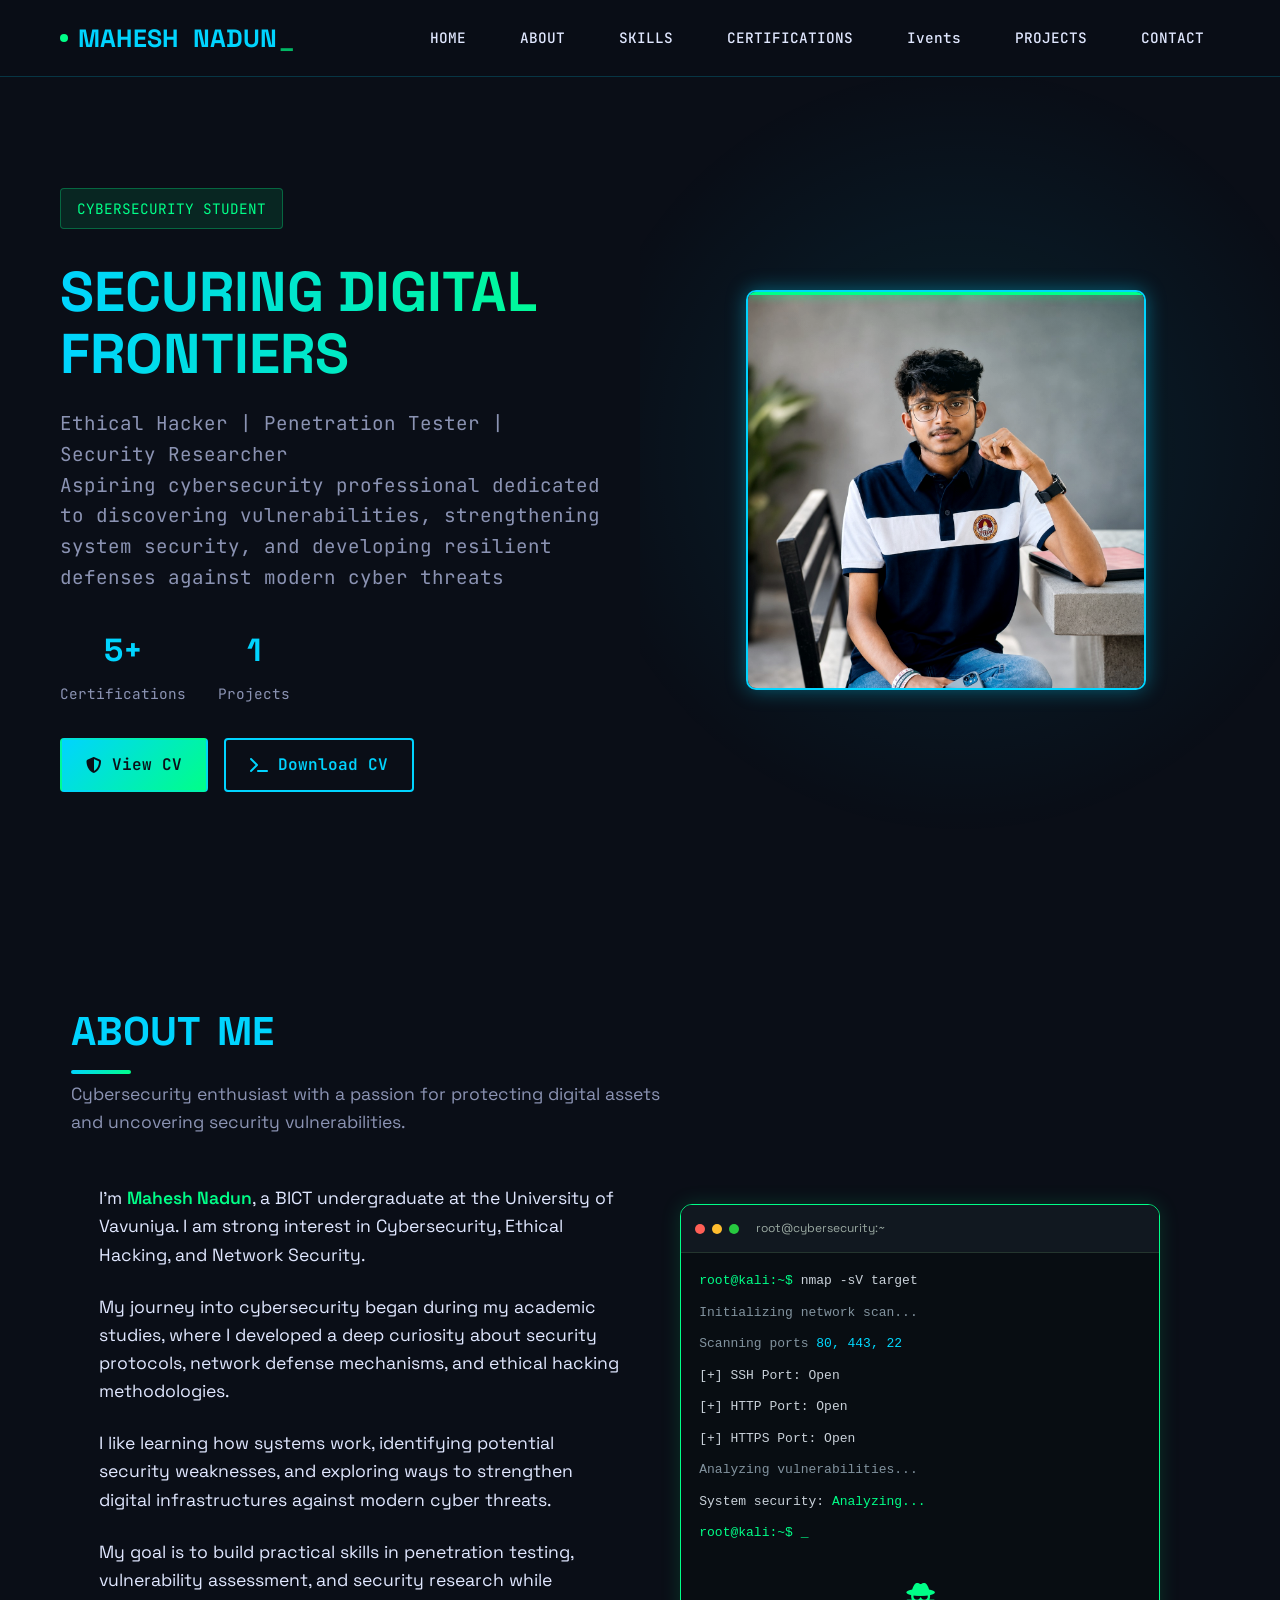
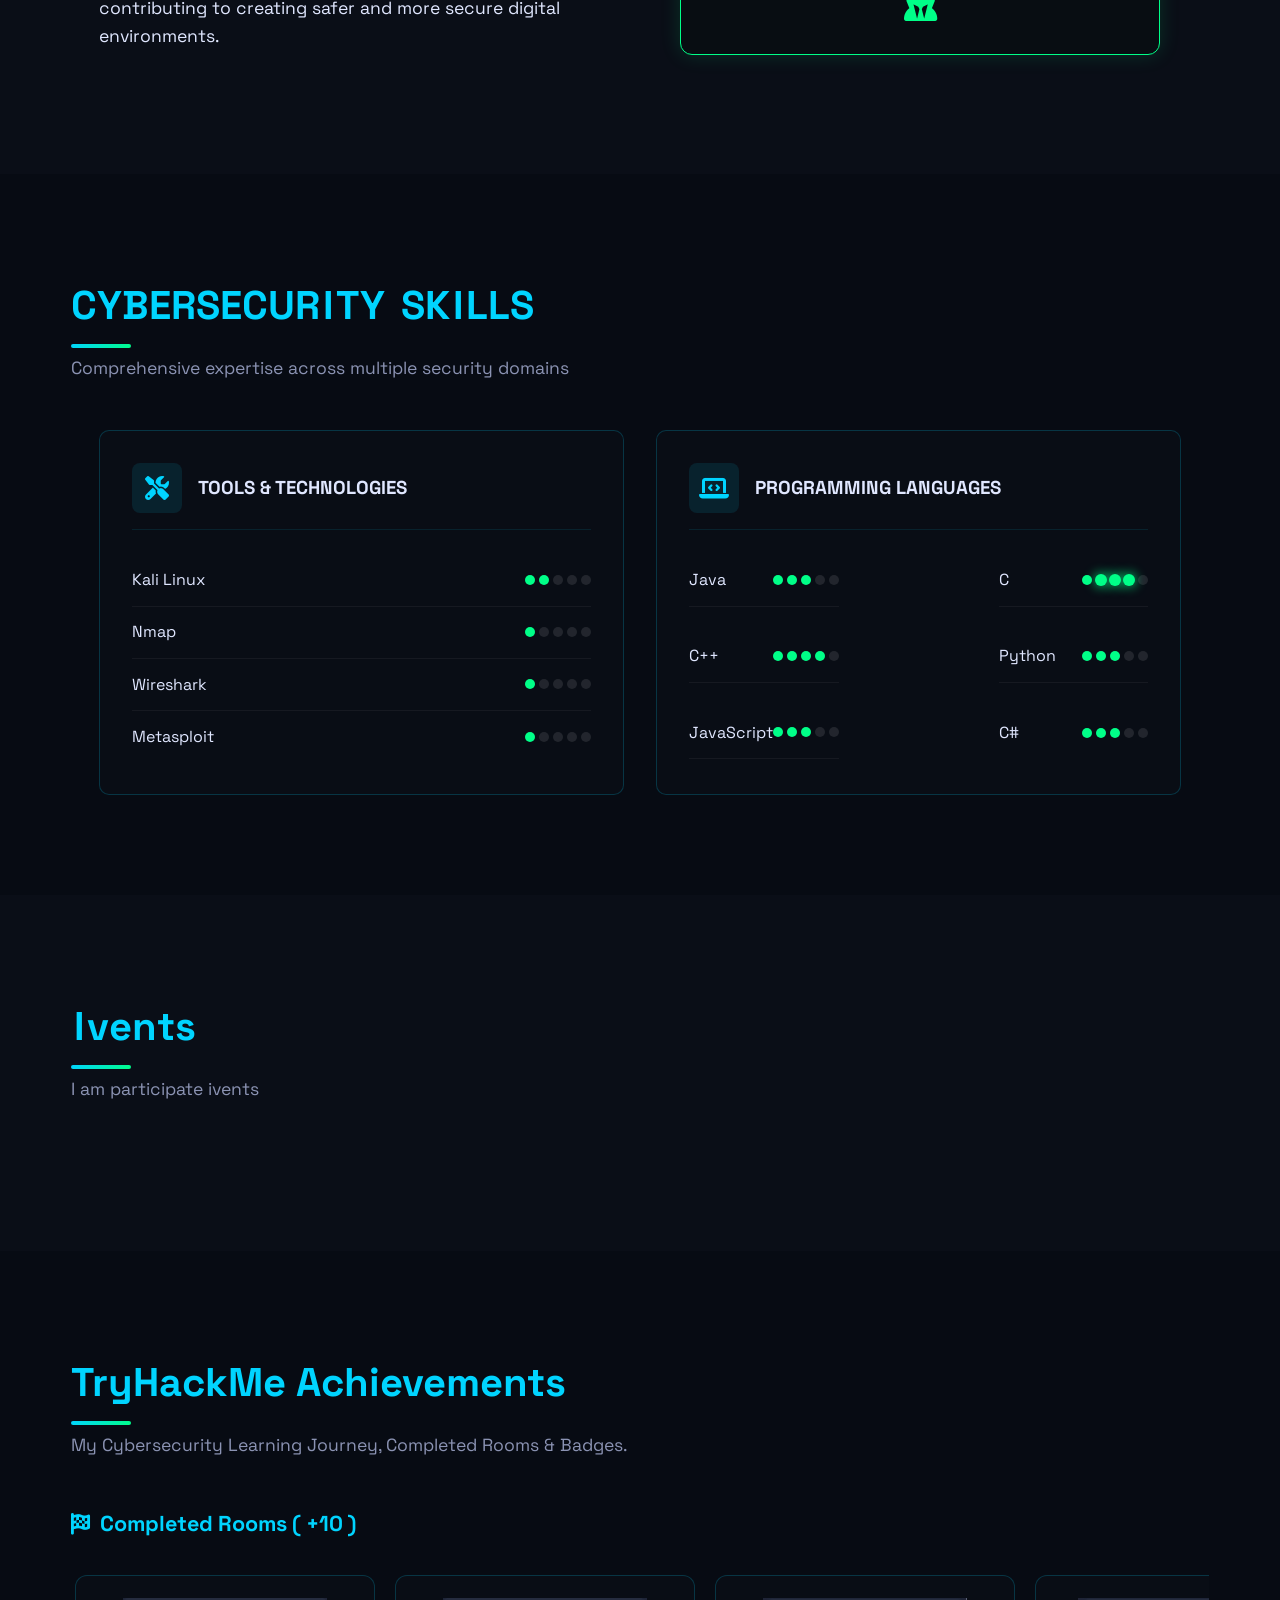
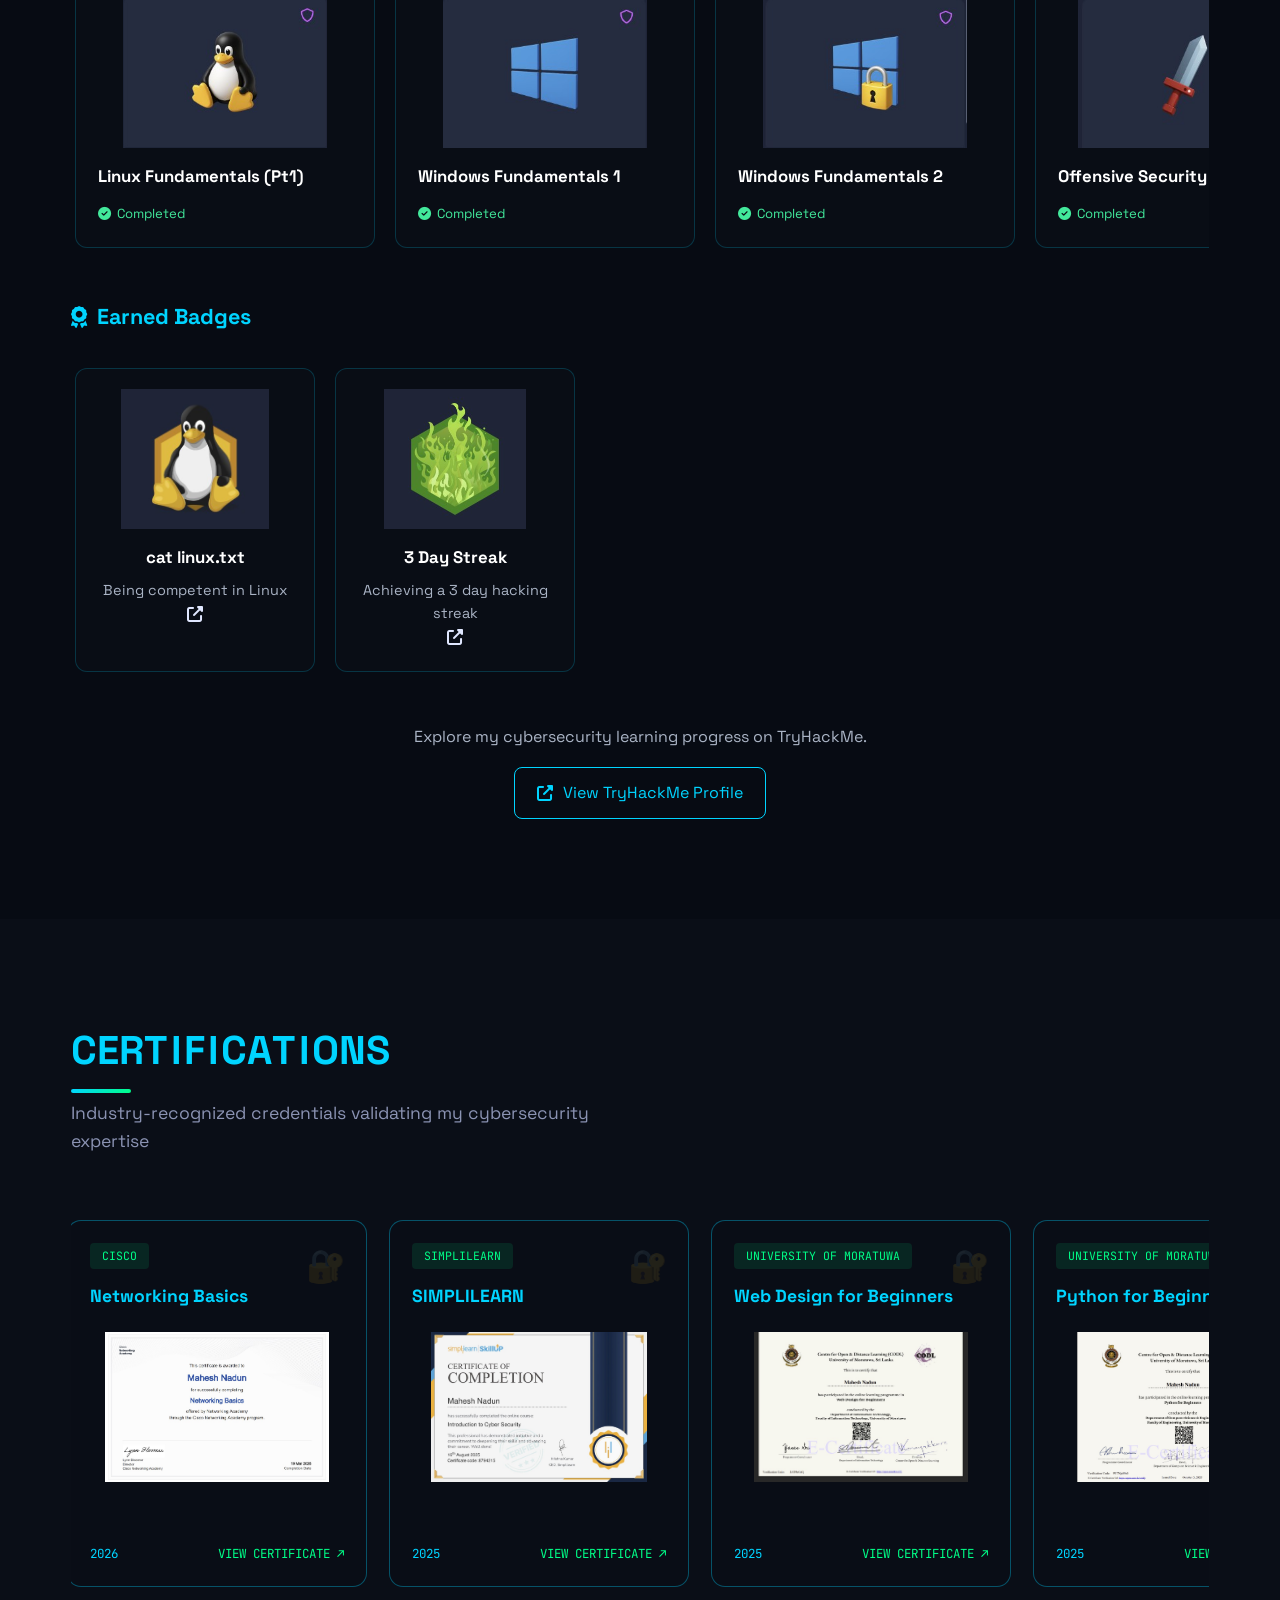
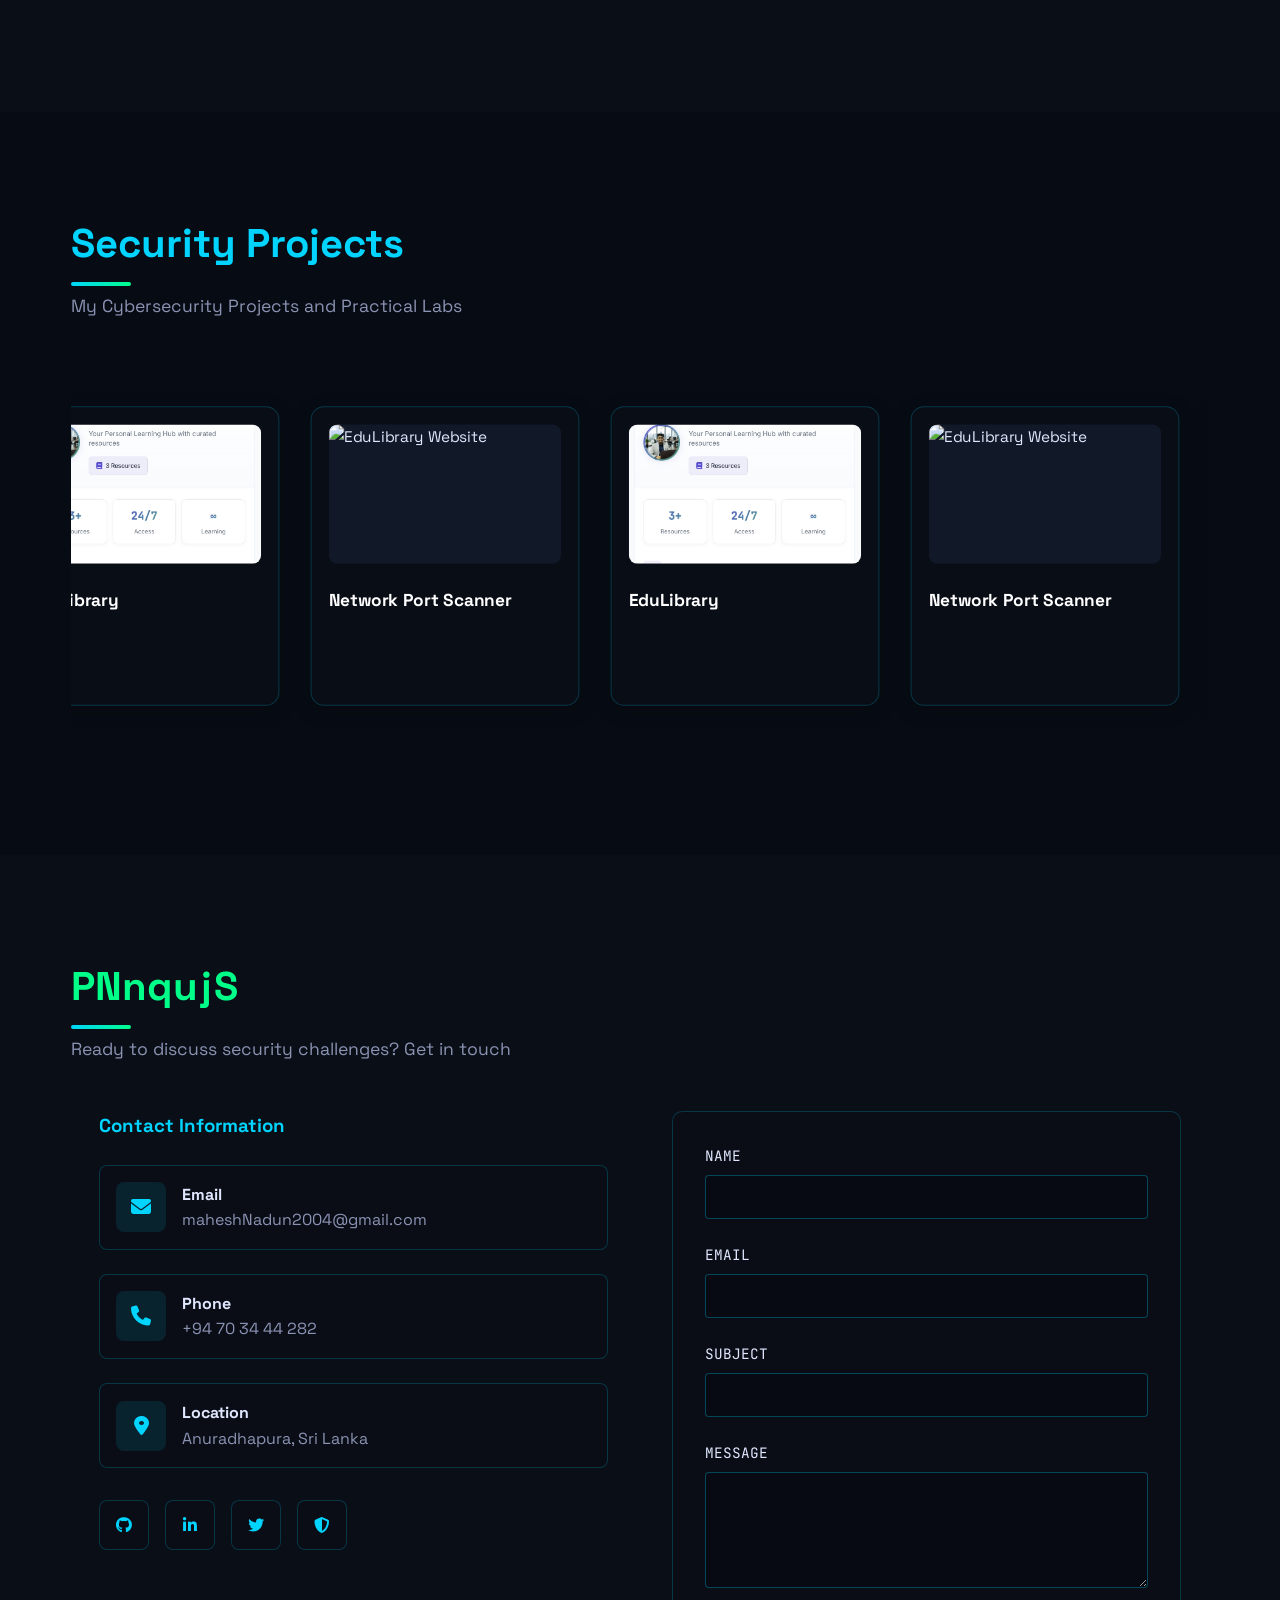
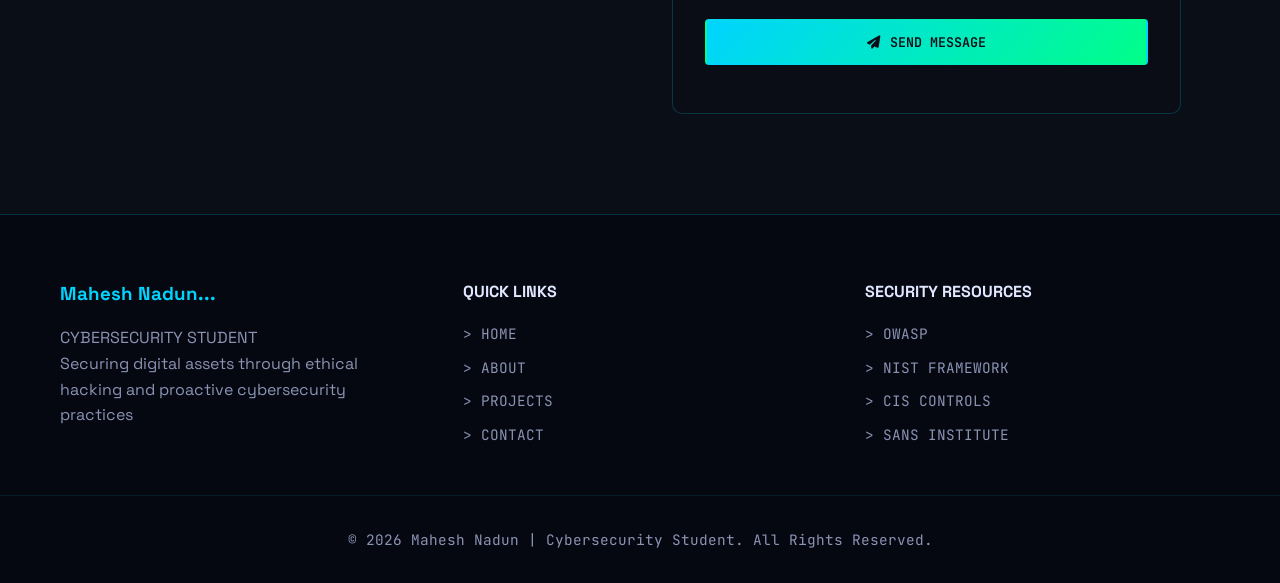
==== commit 83f4d86e: "Update index.html" ====
--- a/index.html
+++ b/index.html
@@ -531,7 +531,7 @@
                         <span class="cert-badge">CISCO</span>
                         <h3>Networking Basics</h3>
                         <div class="thm-image">
-                            <img src="project01.jpg" alt="Networking Basics Certificate">
+                            <img src="Networking_Basics_certificate-cisco.jpg" alt="Networking Basics Certificate">
                         </div>
                         <div class="cert-footer">
                             <span>2026</span>
@@ -540,11 +540,13 @@
                     </div>
                 </a>
 
-                <a href="IntroductiontoCyberSecurity.html" class="cert-link">
+                 <a href="IntroductiontoCyberSecurity.html" class="cert-link">
                     <div class="cert-card">
                         <span class="cert-badge">SIMPLILEARN</span>
-                        <h3>Introduction to Cyber Security</h3>
-                        <p>Completed: Introduction to Cyber Security.</p>
+                        <h3>SIMPLILEARN</h3>
+                        <div class="thm-image">
+                            <img src="IntroductiontoCyberSecurity.jpg" alt="IntroductiontoCyberSecurity">
+                        </div>
                         <div class="cert-footer">
                             <span>2025</span>
                             <span>VIEW CERTIFICATE ↗</span>
@@ -556,7 +558,9 @@
                     <div class="cert-card">
                         <span class="cert-badge">UNIVERSITY OF MORATUWA</span>
                         <h3>Web Design for Beginners</h3>
-                        <p>Completed: Web Design for Beginners.</p>
+                        <div class="thm-image">
+                            <img src="WebDesignforBeginnersE-Certificate.jpg" alt="WebDesignforBeginnersE-Certificate">
+                        </div>
                         <div class="cert-footer">
                             <span>2025</span>
                             <span>VIEW CERTIFICATE ↗</span>
@@ -568,7 +572,9 @@
                     <div class="cert-card">
                         <span class="cert-badge">UNIVERSITY OF MORATUWA</span>
                         <h3>Python for Beginners</h3>
-                        <p>Completed: Python for Beginners.</p>
+                        <div class="thm-image">
+                            <img src="PythonforBeginnersE-Certificate.jpg" alt="PythonforBeginnersE-Certificate">
+                        </div>
                         <div class="cert-footer">
                             <span>2025</span>
                             <span>VIEW CERTIFICATE ↗</span>
@@ -580,7 +586,9 @@
                     <div class="cert-card">
                         <span class="cert-badge">UNIVERSITY OF MORATUWA</span>
                         <h3>Python Programming</h3>
-                        <p>Completed: Python Programming.</p>
+                        <div class="thm-image">
+                            <img src="PythonProgrammingE-Certificate.jpg" alt="PythonProgrammingE-Certificate">
+                        </div>
                         <div class="cert-footer">
                             <span>2025</span>
                             <span>VIEW CERTIFICATE ↗</span>
@@ -592,7 +600,9 @@
                     <div class="cert-card">
                         <span class="cert-badge">UNIVERSITY OF MORATUWA</span>
                         <h3>Front End Web Development</h3>
-                        <p>Completed: Front End Web Development.</p>
+                        <div class="thm-image">
+                            <img src="FrontEndWebDevelopmentE-Certificate.jpg" alt="FrontEndWebDevelopmentE-Certificate">
+                        </div>
                         <div class="cert-footer">
                             <span>2025</span>
                             <span>VIEW CERTIFICATE ↗</span>
@@ -604,7 +614,9 @@
                     <div class="cert-card">
                         <span class="cert-badge">UNIVERSITY OF MORATUWA</span>
                         <h3>Introduction to Software Quality Assurance</h3>
-                        <p>Completed: Introduction to Software Quality Assurance.</p>
+                        <div class="thm-image">
+                            <img src="IntroductiontoSoftwareQualityAssuranceE-Certificate.jpg" alt="IntroductiontoSoftwareQualityAssuranceEE-Certificate">
+                        </div>
                         <div class="cert-footer">
                             <span>2025</span>
                             <span>VIEW CERTIFICATE ↗</span>
@@ -641,8 +653,7 @@
                     </div>
                     <span class="project-category">Web Development</span>
                     <h3>EduLibrary</h3>
-                    <p>
-                        An educational library website developed
+                    <p>An educational library website developed
                         to provide useful learning resources.
                     </p>
                     <div class="project-tech">
@@ -651,6 +662,31 @@
                         <span class="tech-tag">JavaScript</span>
                     </div>
                     <a href="https://maheshnadun2004.github.io/EduLibrary/"
+                       target="_blank"
+                       rel="noopener noreferrer"
+                       class="btn btn-outline">
+                        View Project ↗
+                    </a>
+                </article>
+
+
+                <!-- Project 2 -->
+                <article class="project-card">
+                    <div class="project-image">
+                        <img src="Network_Port_Scanner_Java.jpg" alt="EduLibrary Website">
+                    </div>
+                    <span class="project-category">Networking</span>
+                    <h3>Network Port Scanner</h3>
+                    <p>A Java-based network port scanner designed to identify
+        open TCP ports on a target host for network analysis
+        and authorized security testing.
+                    </p>
+                    <div class="project-tech">
+                        <span class="tech-tag">HTML</span>
+                        <span class="tech-tag">CSS</span>
+                        <span class="tech-tag">JavaScript</span>
+                    </div>
+                    <a href="https://github.com/MaheshNadun2004/java-network-port-scanner"
                        target="_blank"
                        rel="noopener noreferrer"
                        class="btn btn-outline">
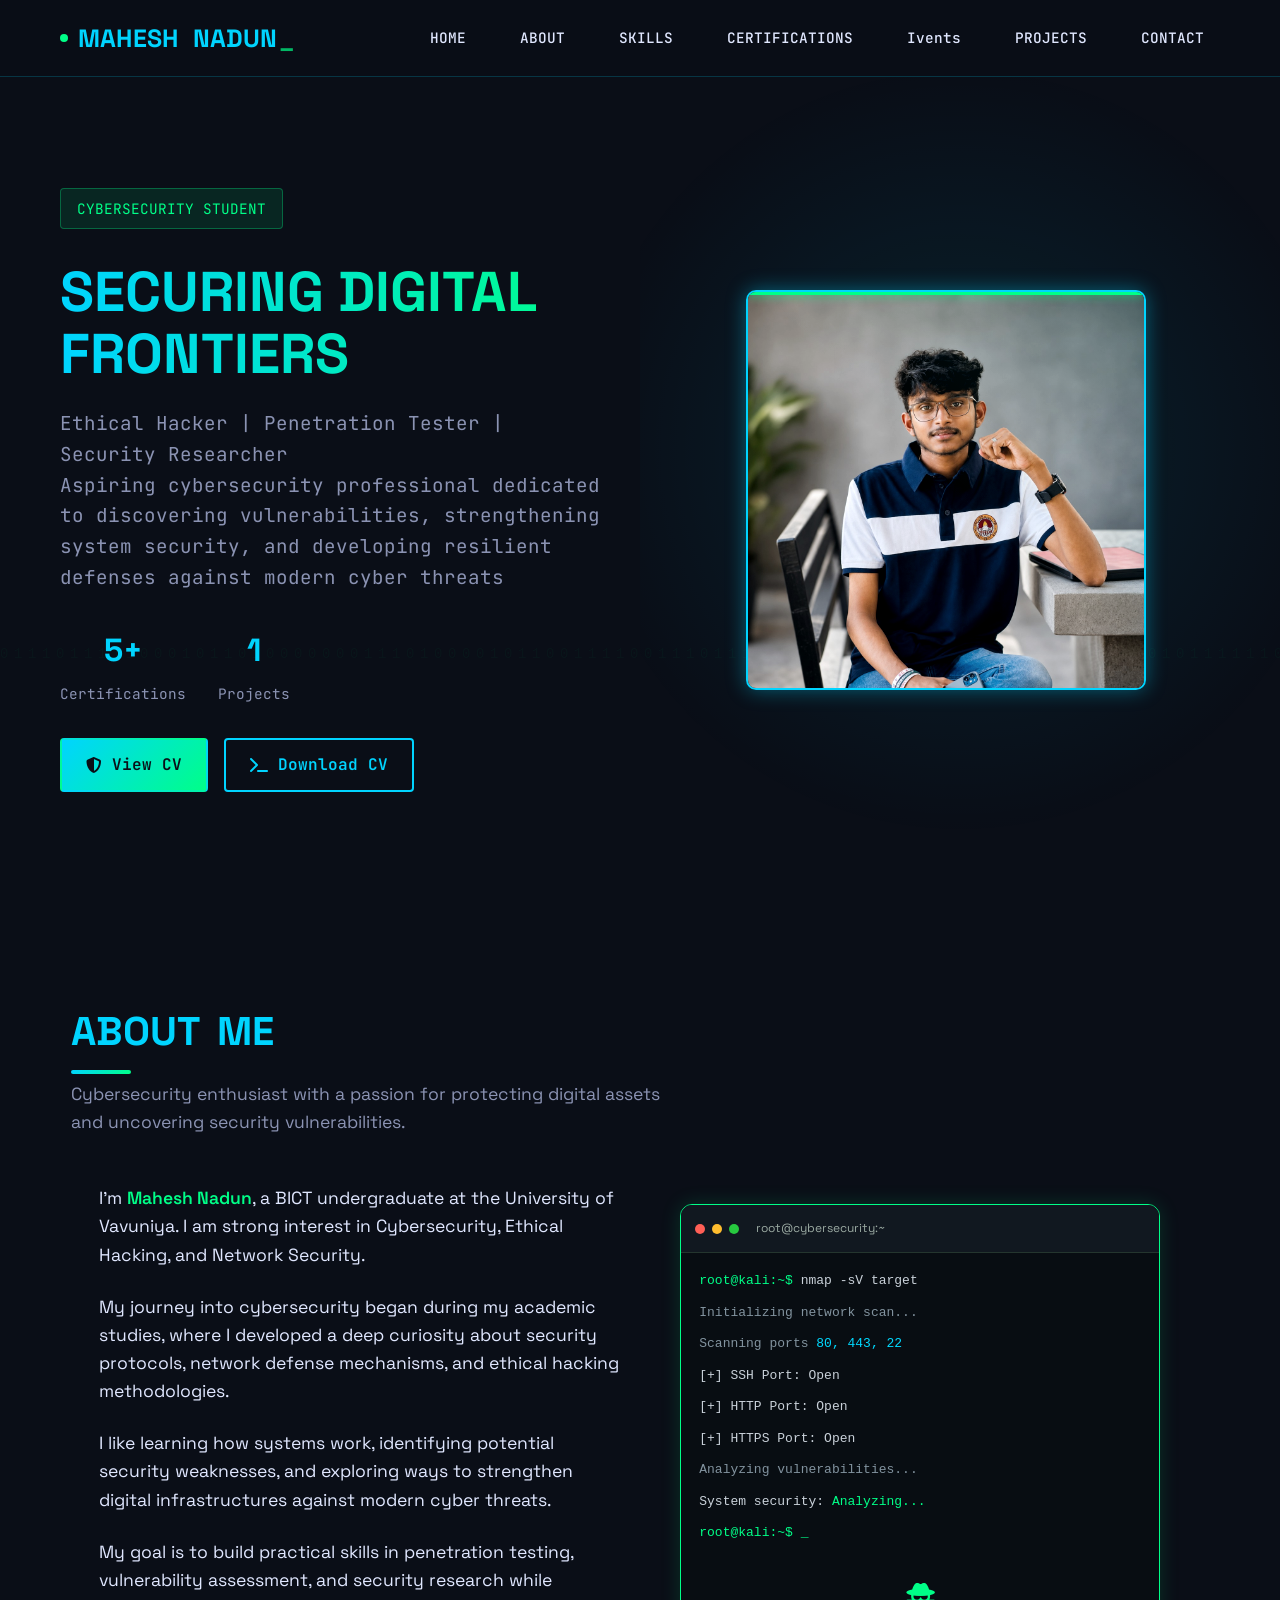
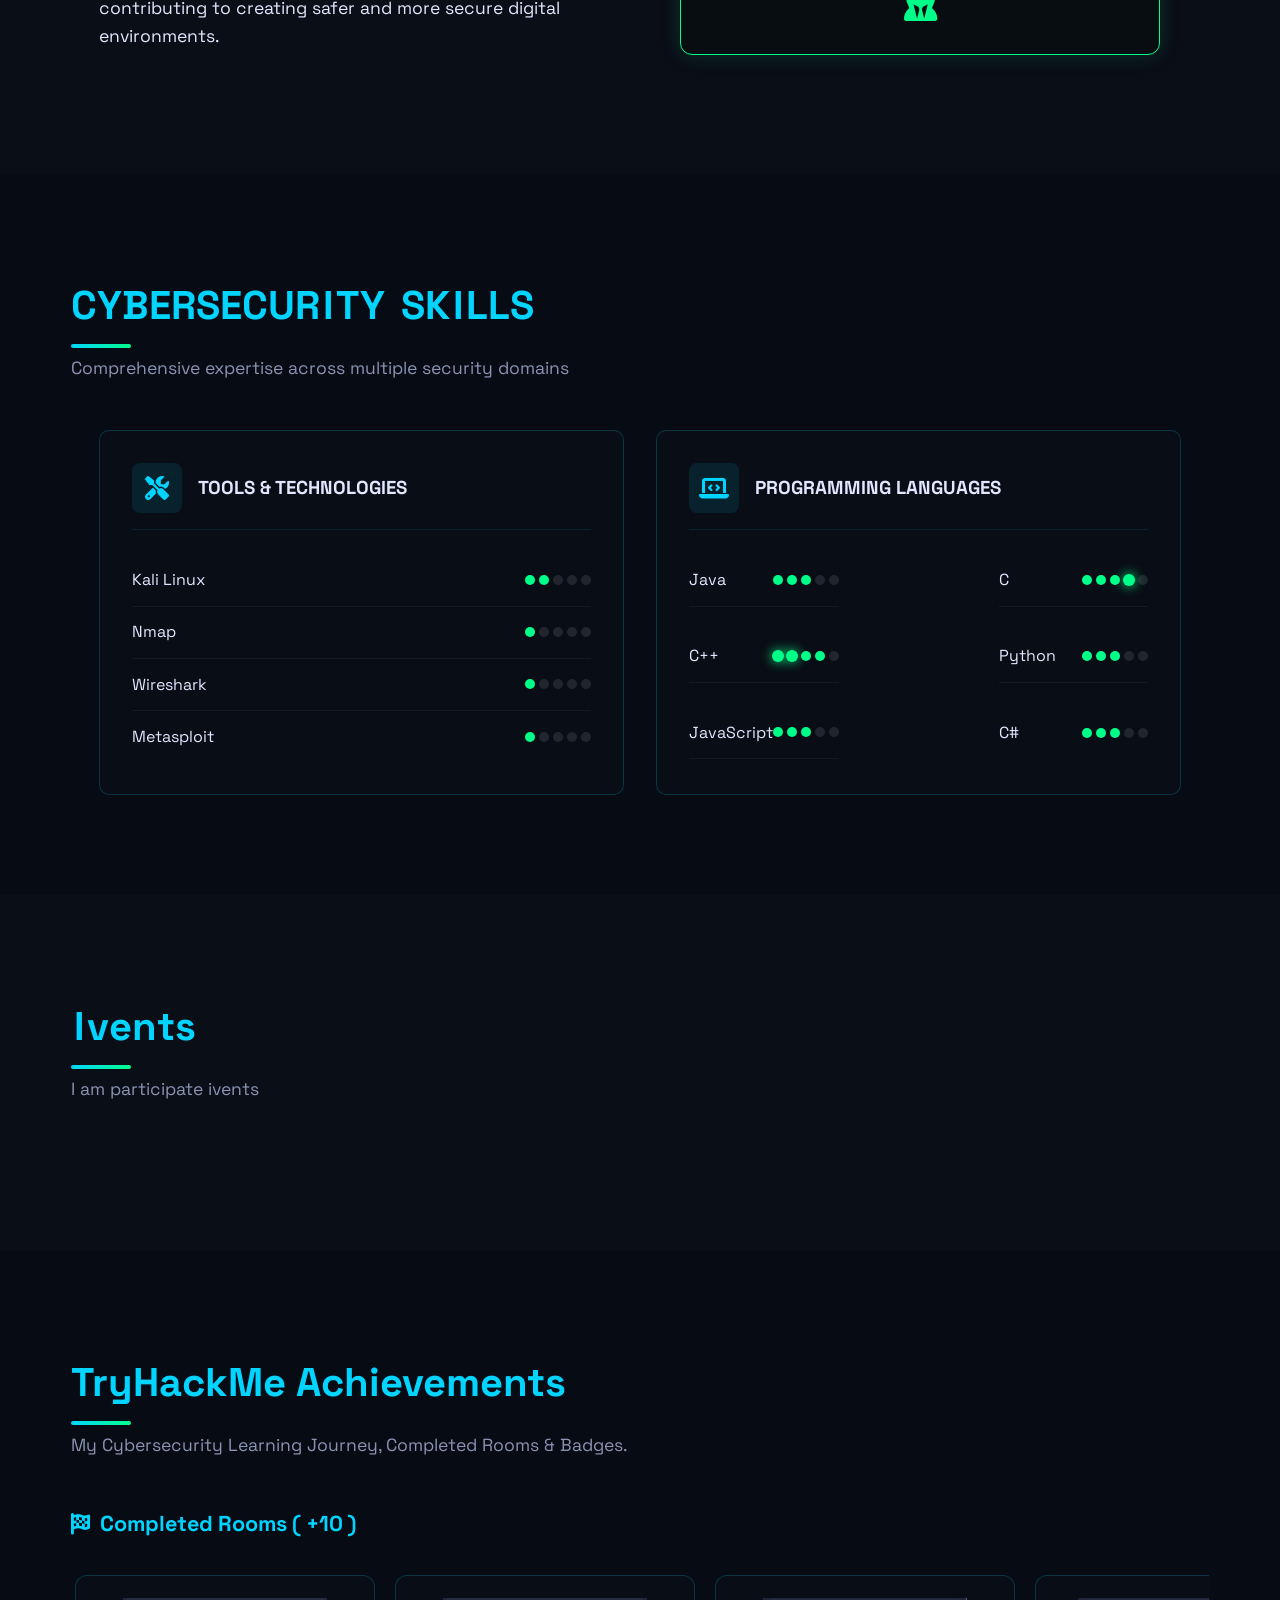
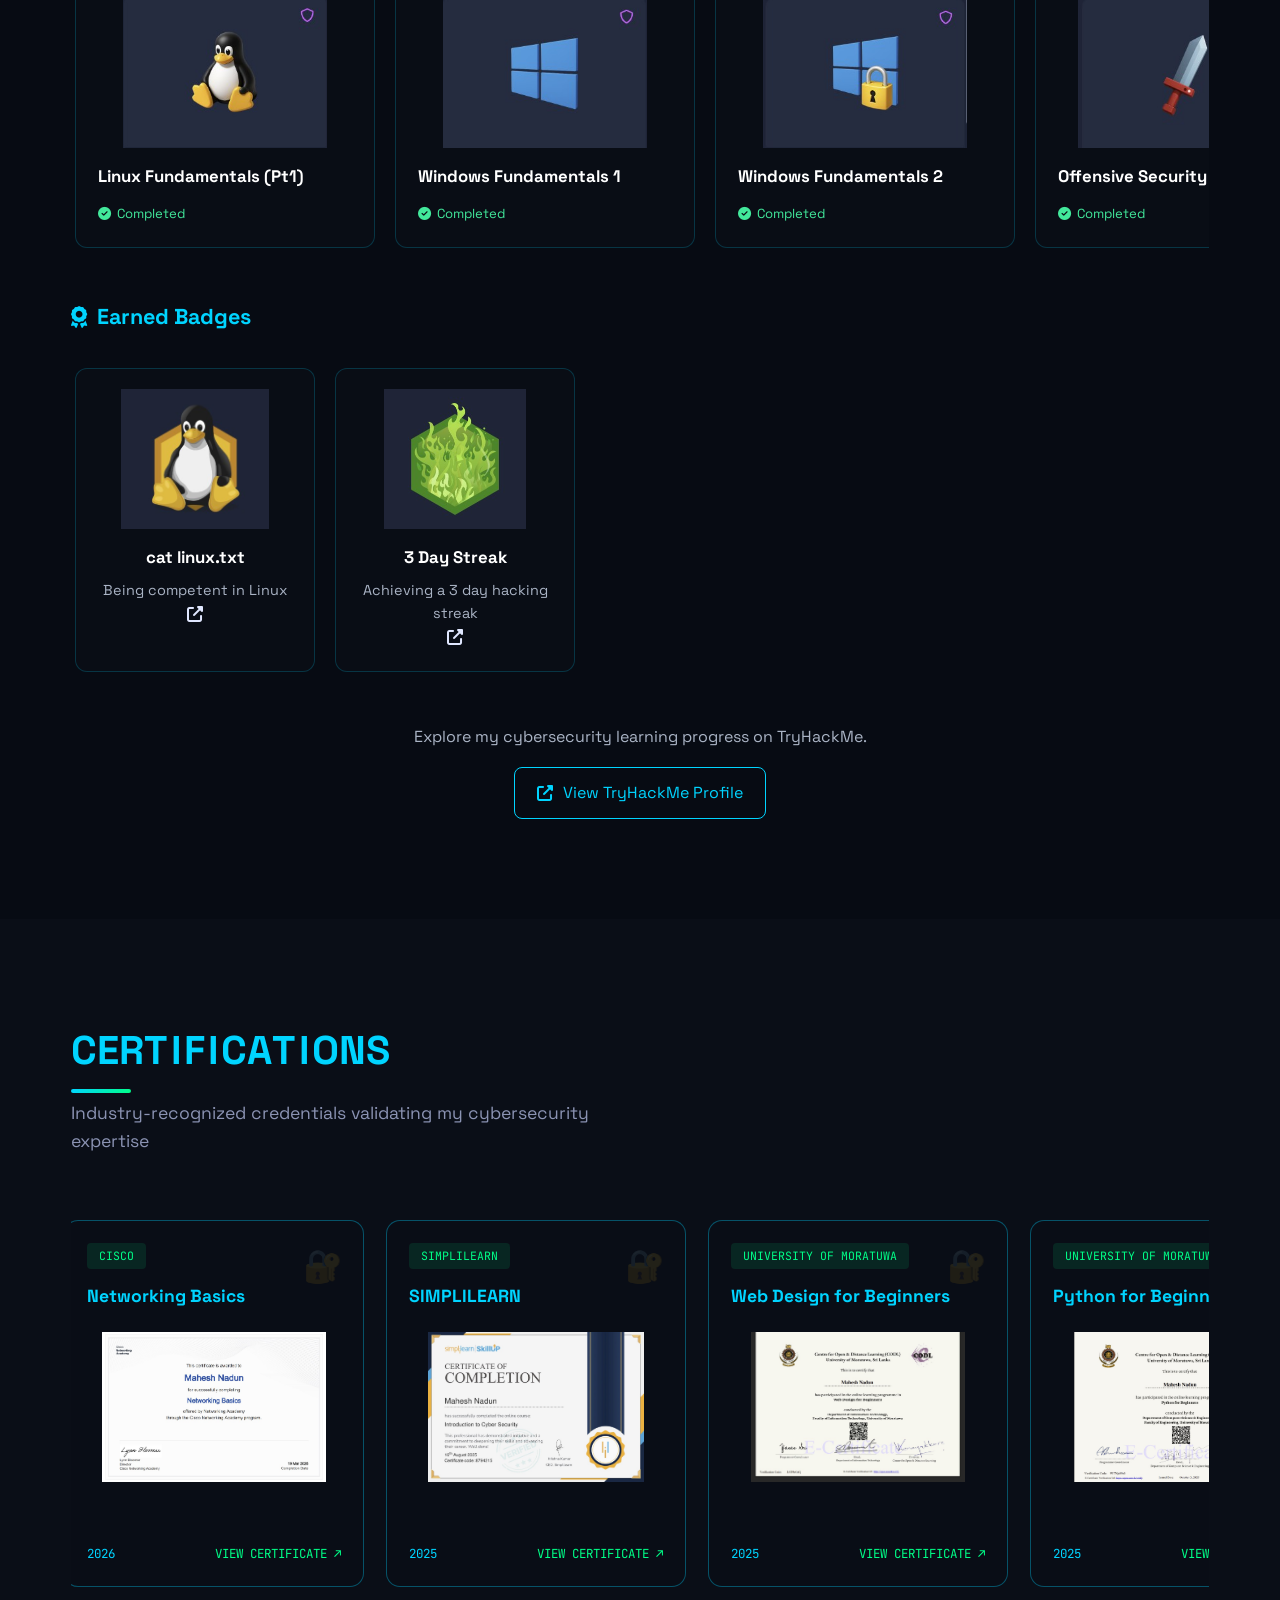
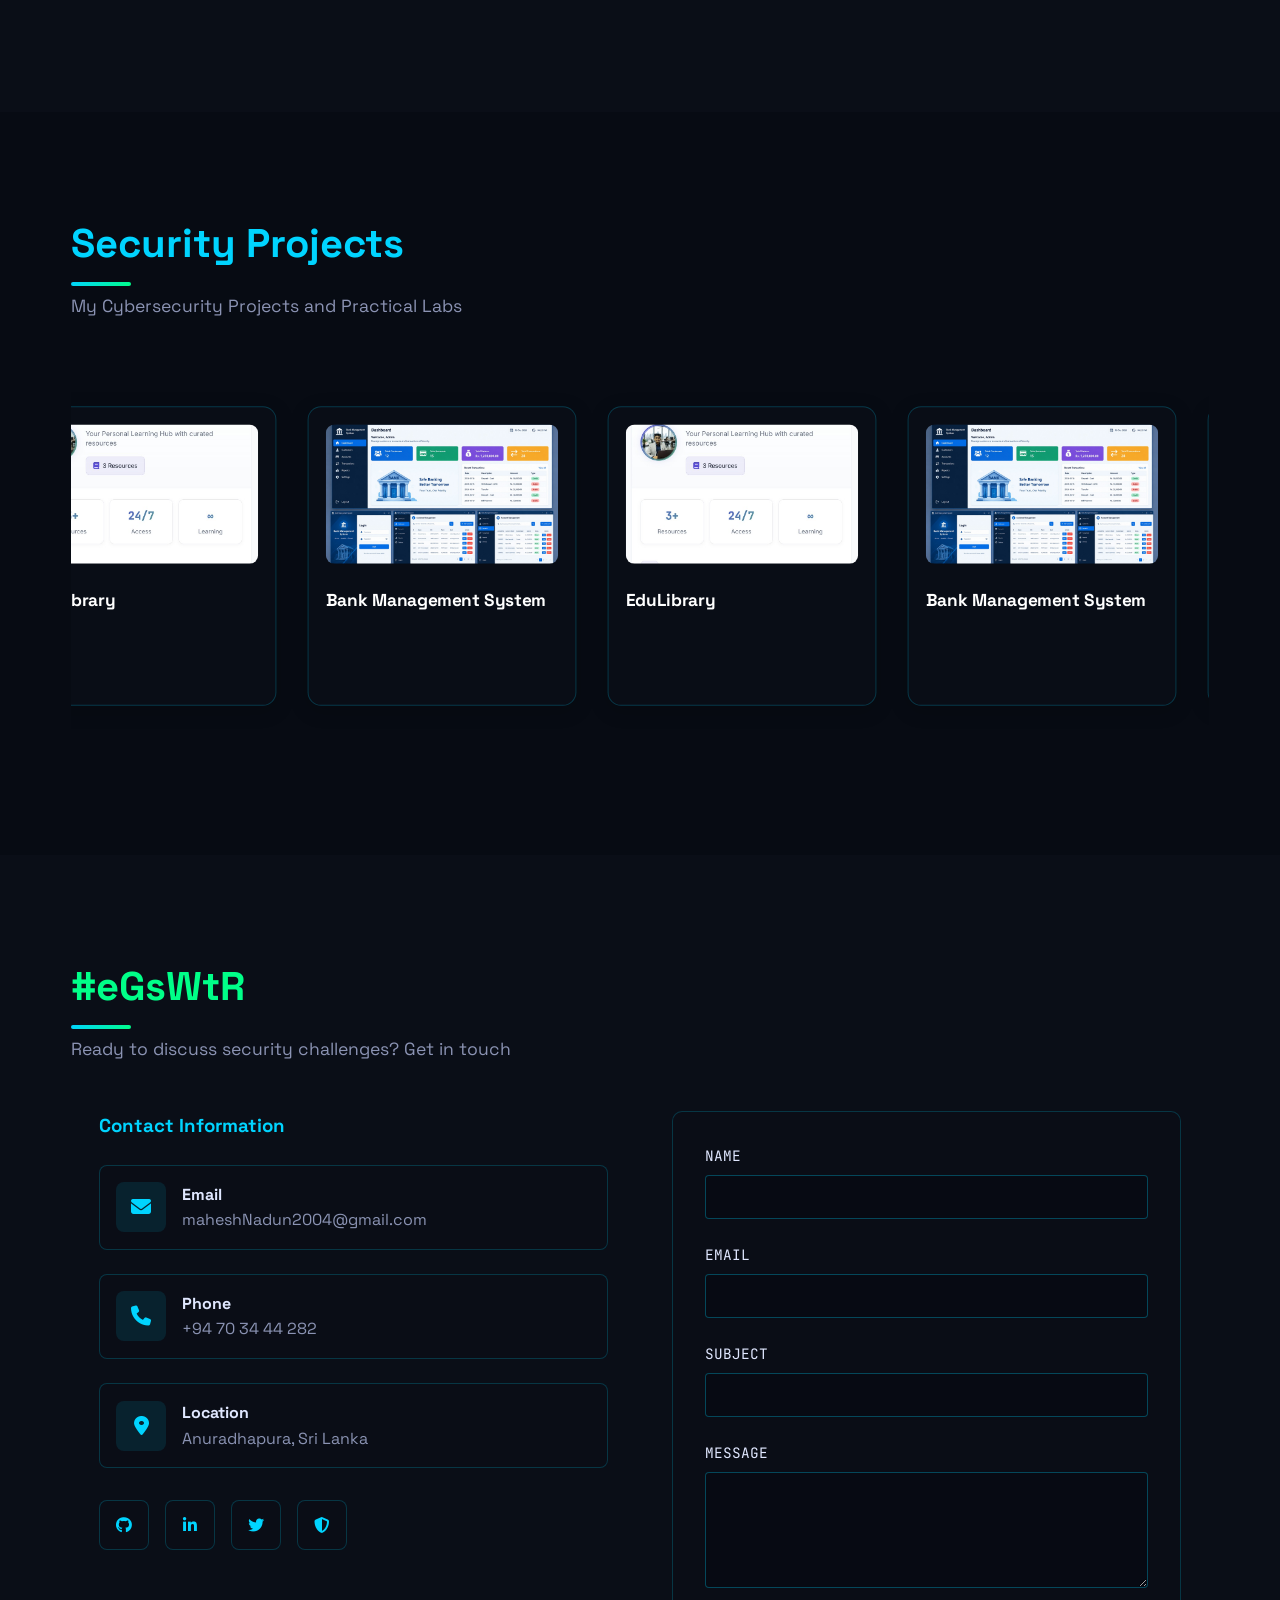
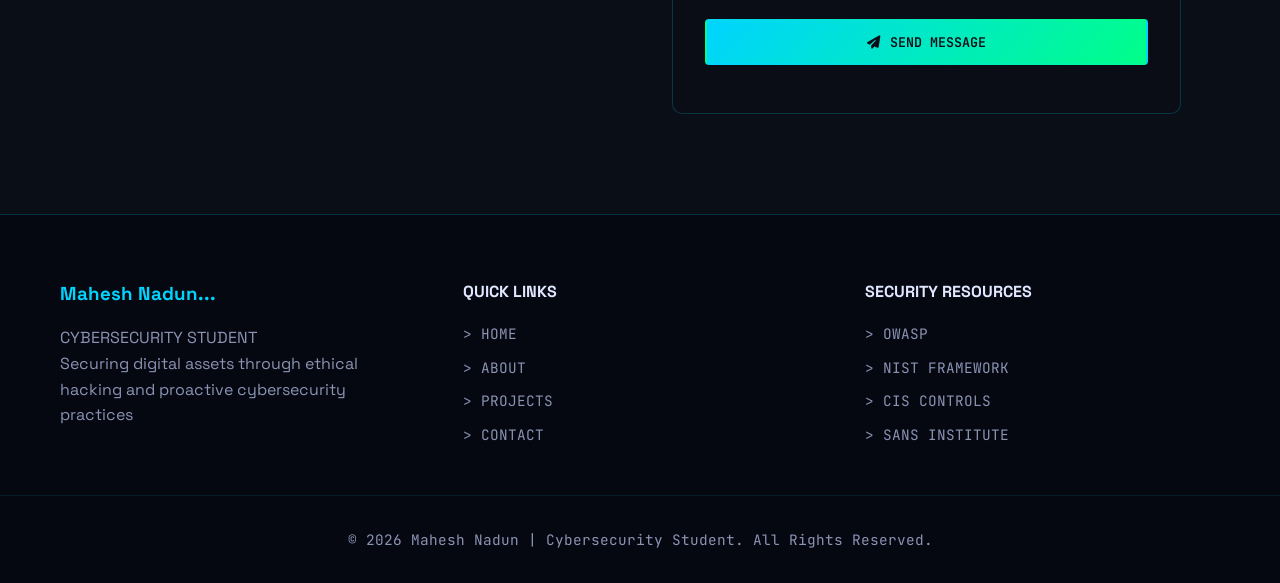
==== commit ee71de99: "Update print statement from 'Hello' to 'Goodbye'" ====
--- a/index.html
+++ b/index.html
@@ -669,30 +669,36 @@
                     </a>
                 </article>
 
-
-                <!-- Project 2 -->
-                <article class="project-card">
-                    <div class="project-image">
-                        <img src="Network_Port_Scanner_Java.jpg" alt="EduLibrary Website">
-                    </div>
-                    <span class="project-category">Networking</span>
-                    <h3>Network Port Scanner</h3>
-                    <p>A Java-based network port scanner designed to identify
-        open TCP ports on a target host for network analysis
-        and authorized security testing.
-                    </p>
-                    <div class="project-tech">
-                        <span class="tech-tag">HTML</span>
-                        <span class="tech-tag">CSS</span>
-                        <span class="tech-tag">JavaScript</span>
-                    </div>
-                    <a href="https://github.com/MaheshNadun2004/java-network-port-scanner"
-                       target="_blank"
-                       rel="noopener noreferrer"
-                       class="btn btn-outline">
-                        View Project ↗
-                    </a>
-                </article>
+<!-- Project 2 -->
+<article class="project-card">
+    <div class="project-image">
+        <img src="Bank_Management_System.jpg" alt="Bank Management System Dashboard">
+    </div>
+
+    <span class="project-category">Desktop Application Development</span>
+
+    <h3>Bank Management System</h3>
+
+    <p>
+        A C# Windows Forms application integrated with SQL Server
+        to manage customer information and bank accounts, with
+        authentication, database connectivity, and CRUD operations.
+    </p>
+
+    <div class="project-tech">
+        <span class="tech-tag">C#</span>
+        <span class="tech-tag">.NET Windows Forms</span>
+        <span class="tech-tag">SQL Server</span>
+        <span class="tech-tag">ADO.NET</span>
+    </div>
+
+    <a href="https://github.com/MaheshNadun2004/Bank-Management-System/tree/main"
+       target="_blank"
+       rel="noopener noreferrer"
+       class="btn btn-outline">
+        View Project ↗
+    </a>
+</article>
 
             </div>
         </div>
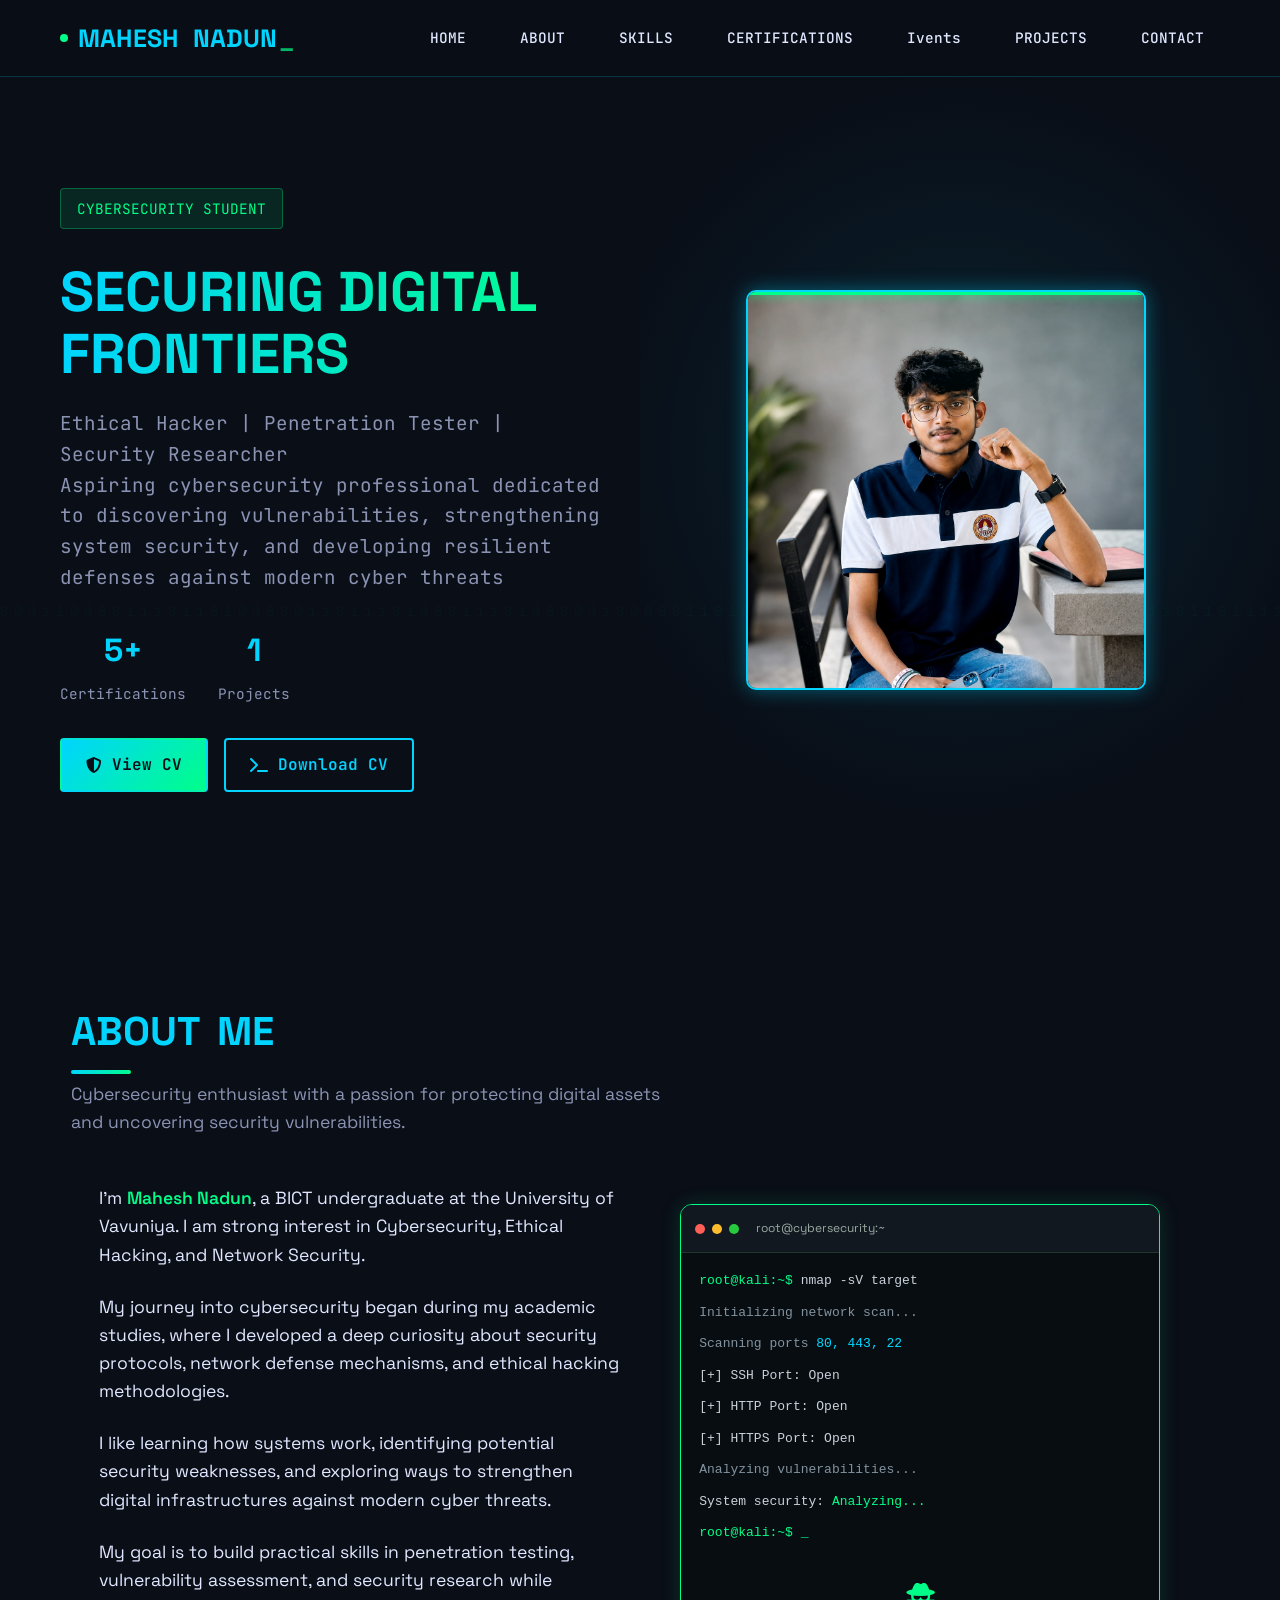
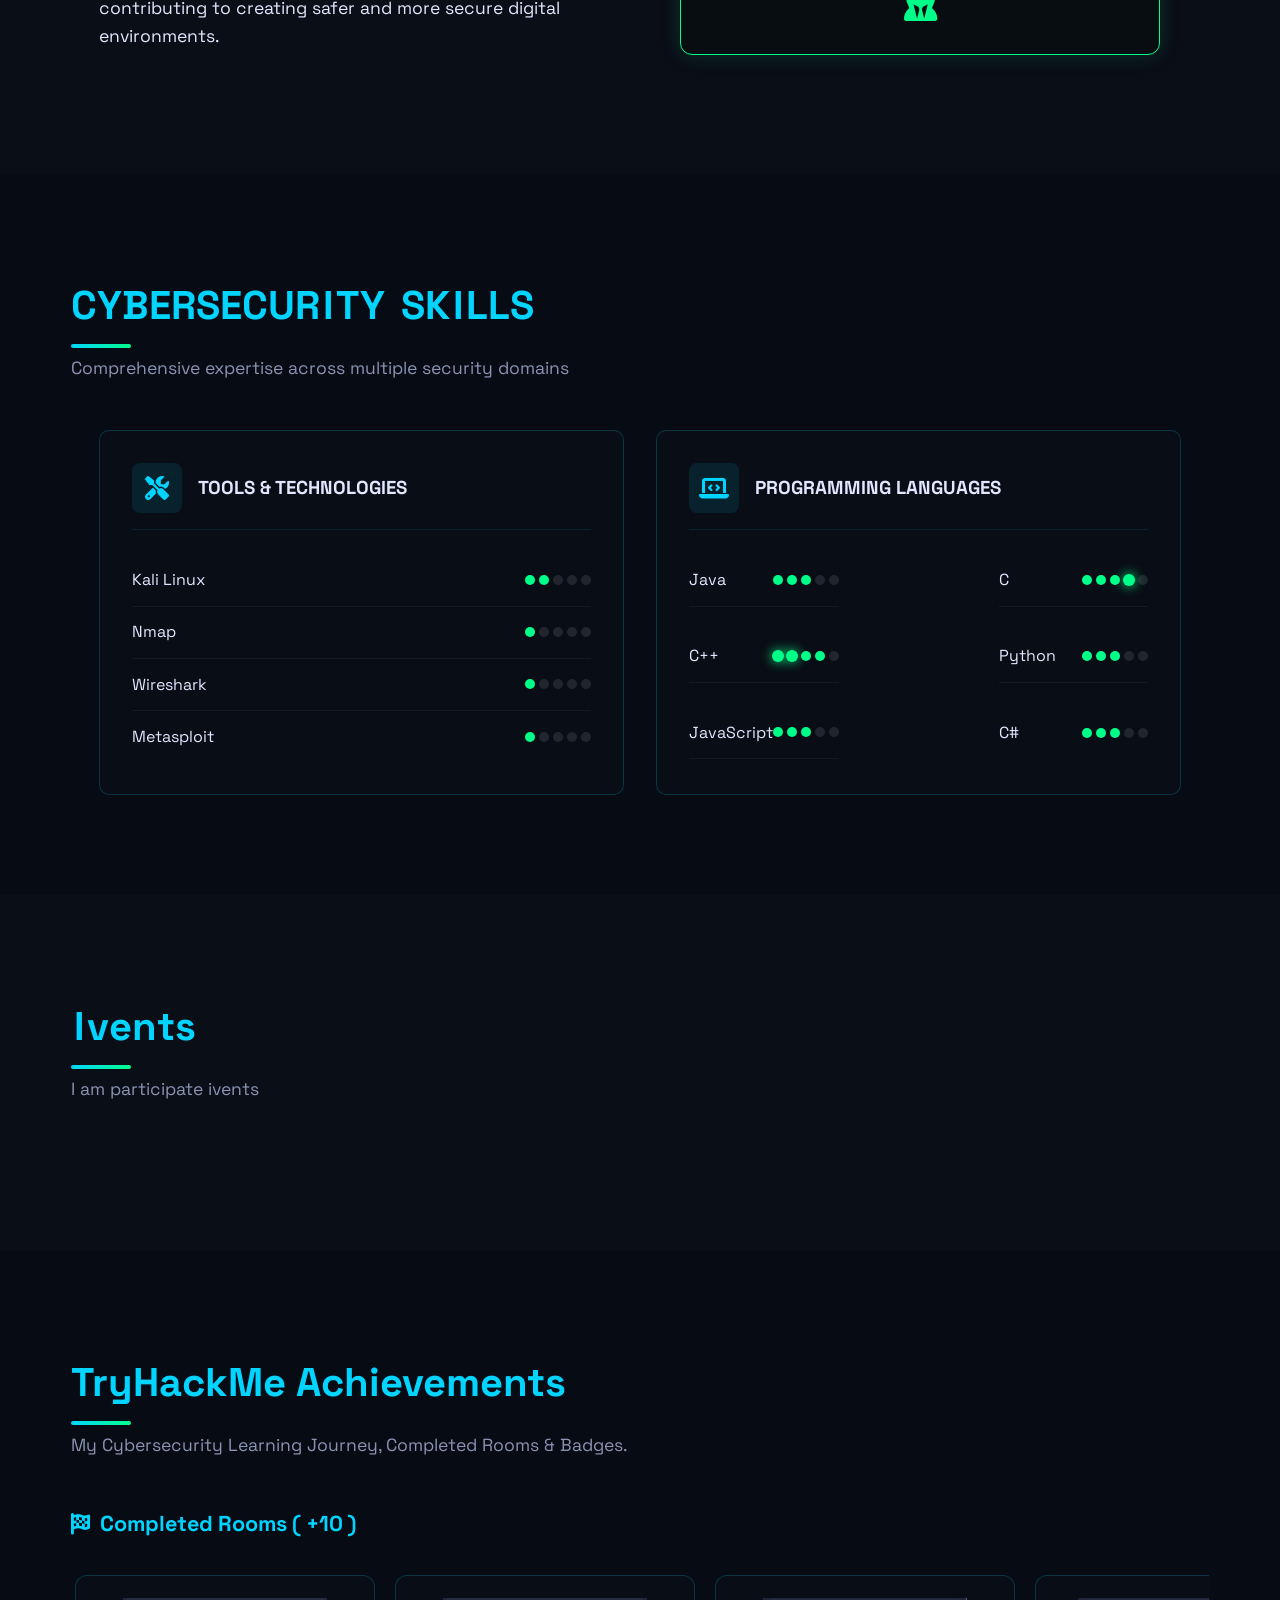
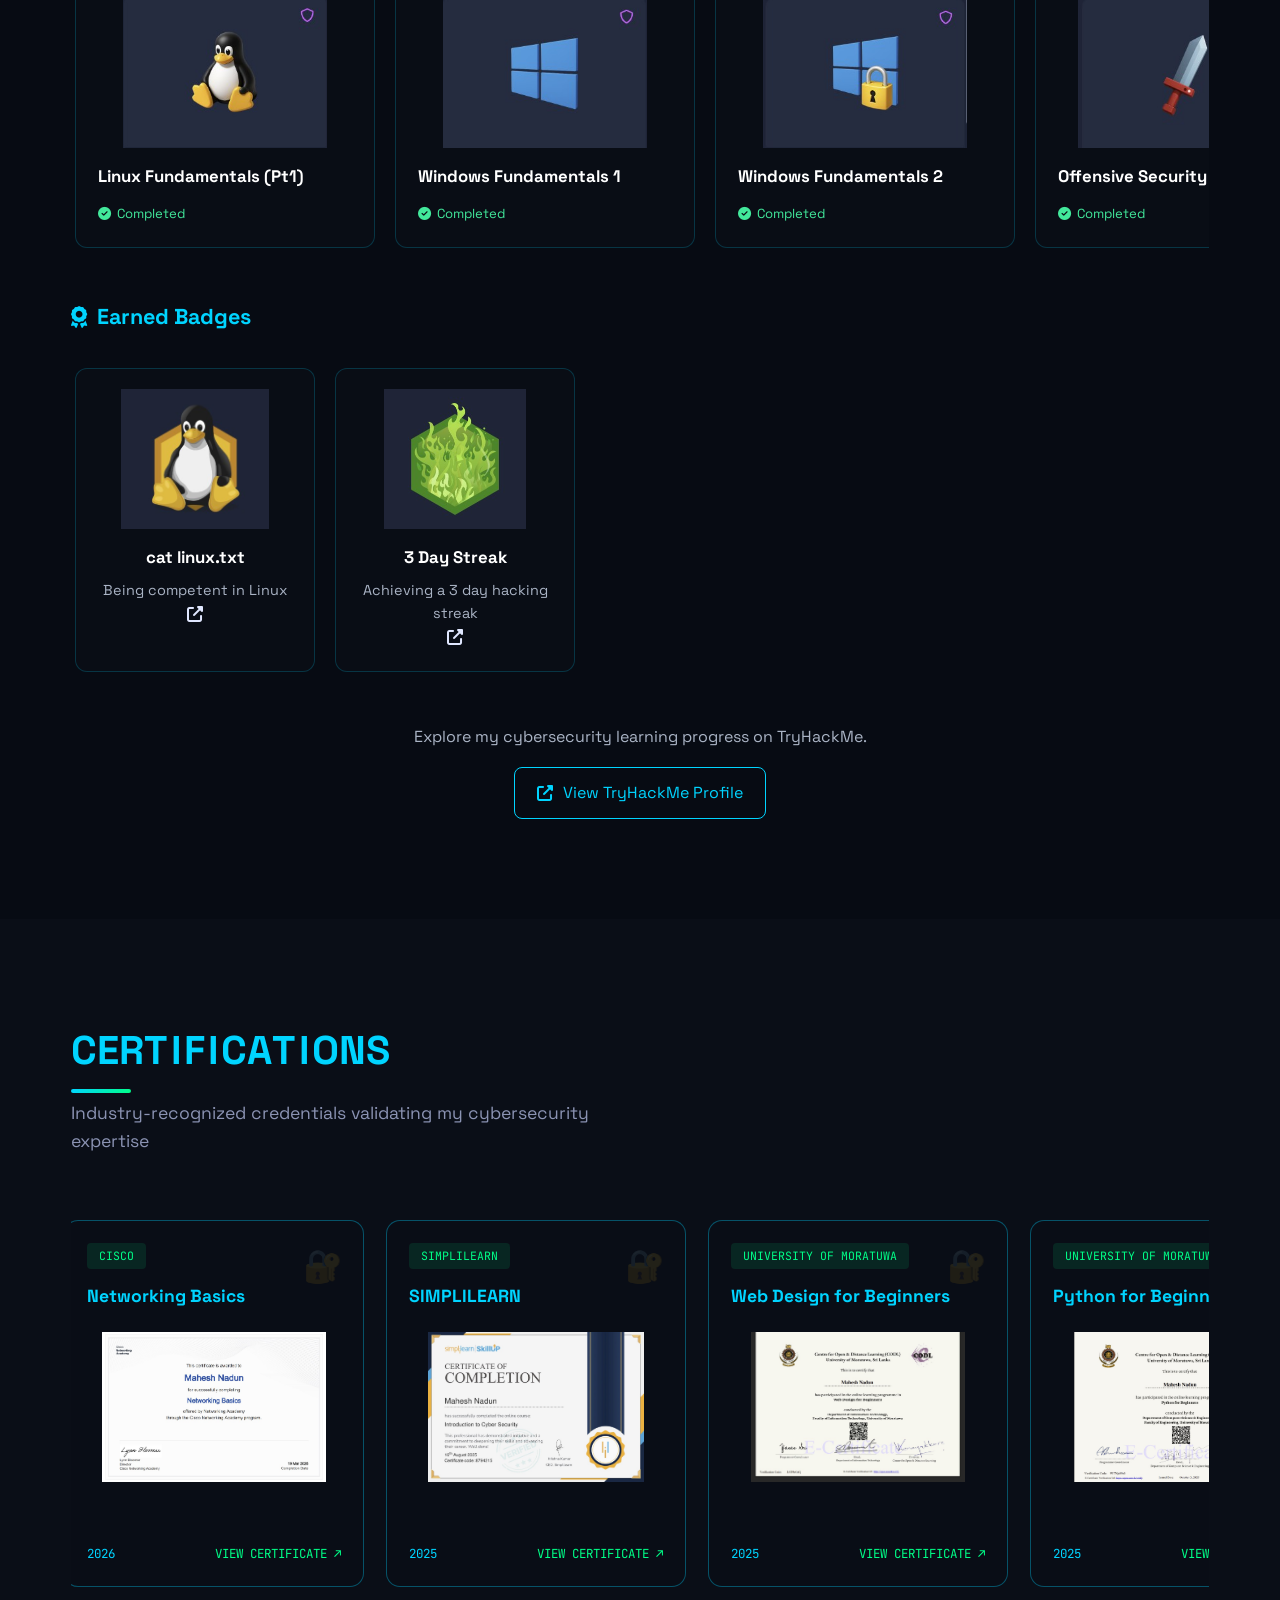
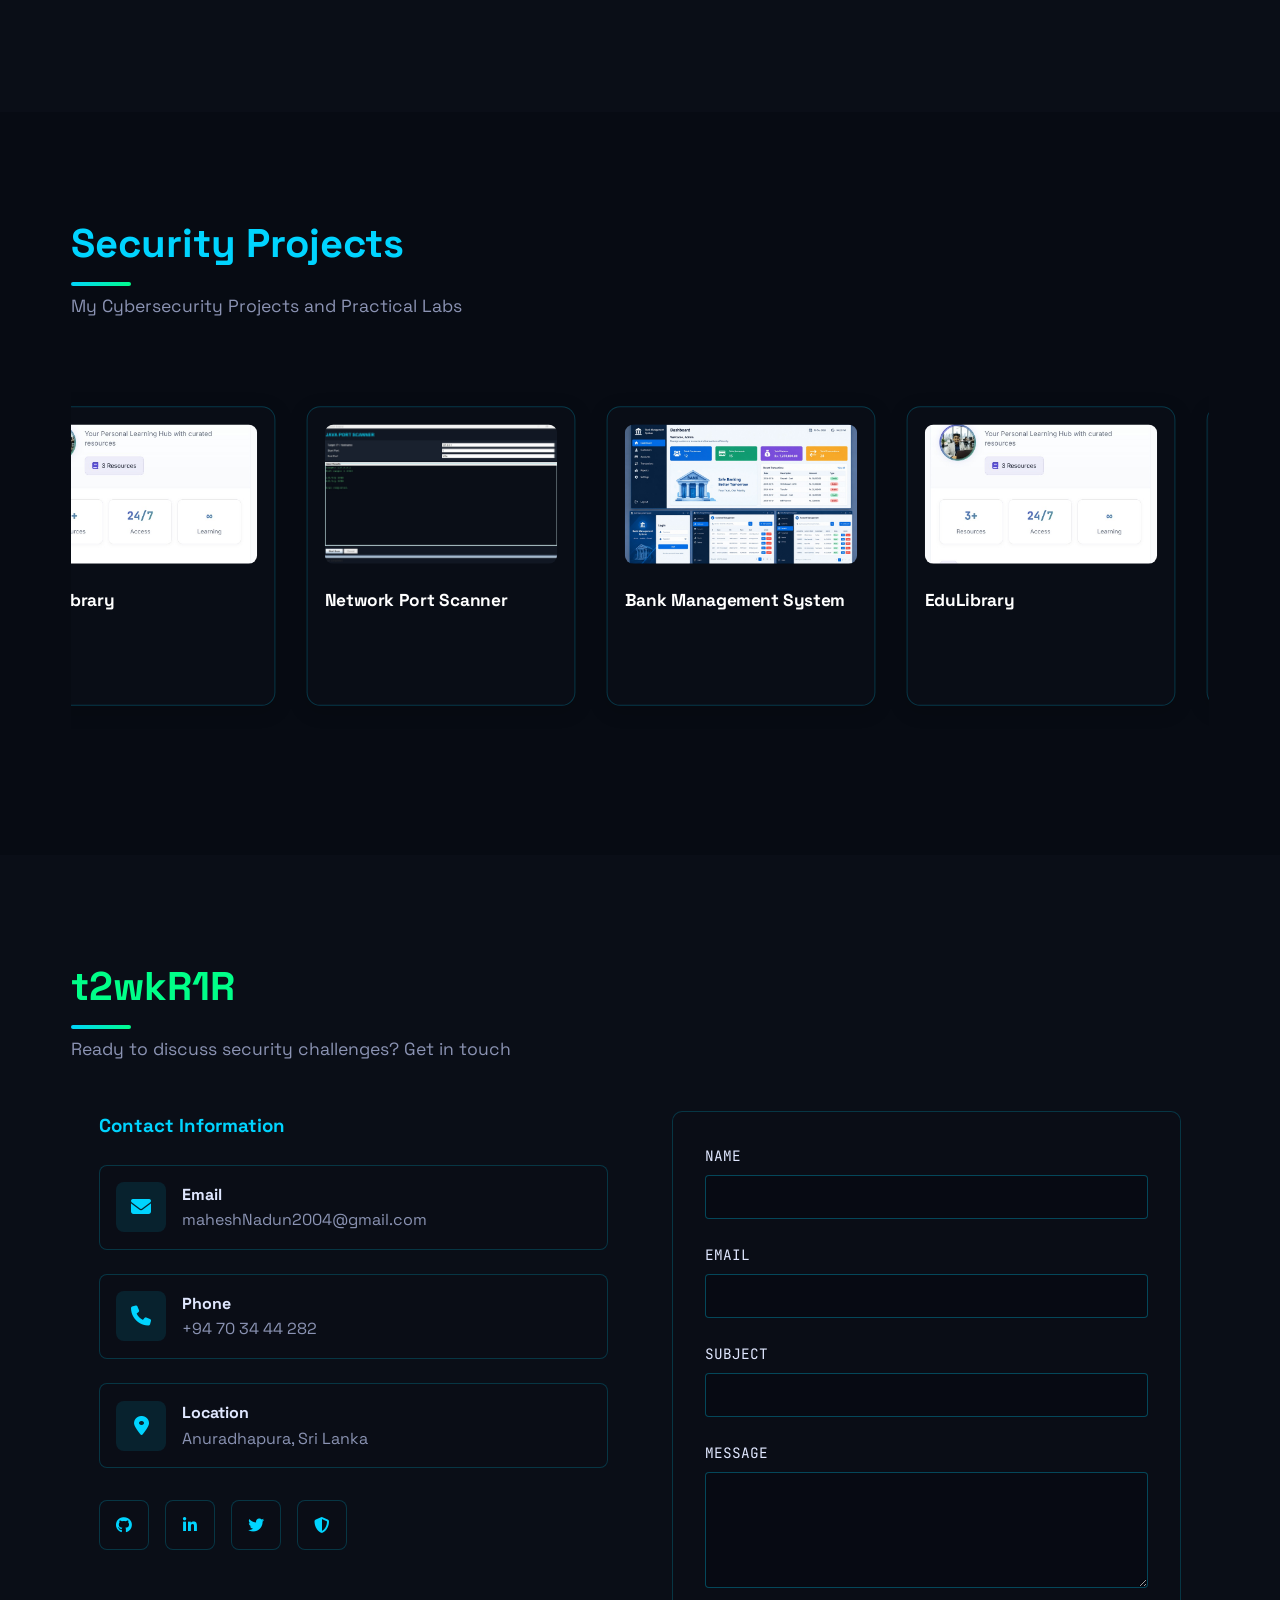
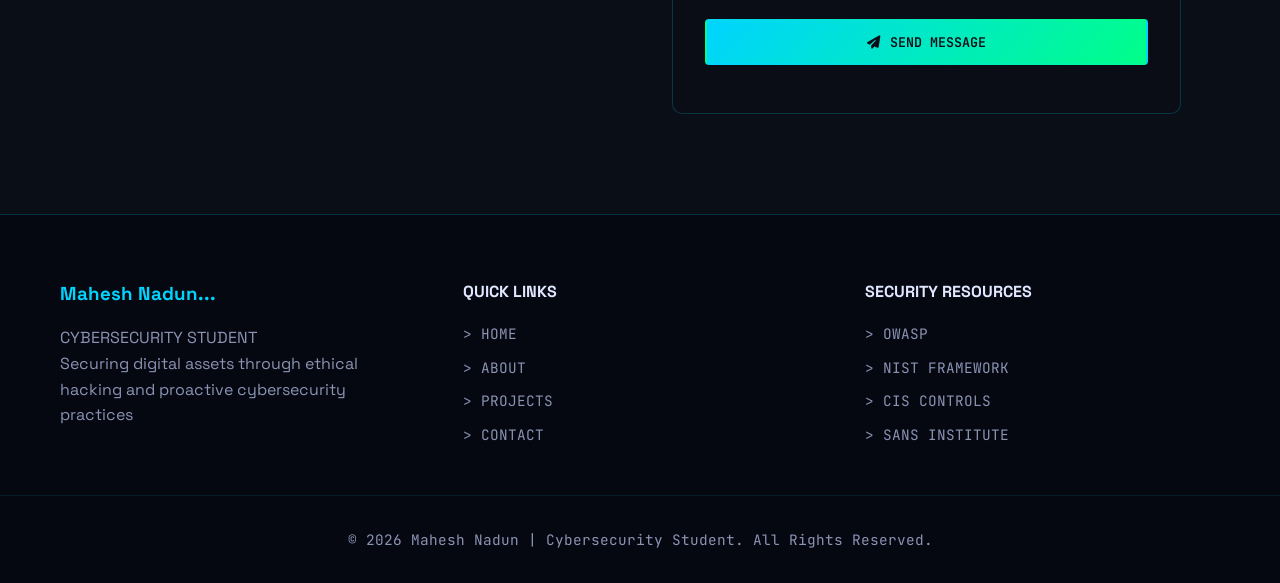
==== commit 5136a5c8: "Update print statement from 'Hello' to 'Goodbye'" ====
--- a/index.html
+++ b/index.html
@@ -669,6 +669,30 @@
                     </a>
                 </article>
 
+                <!-- Project 2 -->
+                <article class="project-card">
+                    <div class="project-image">
+                        <img src="Network_Port_Scanner_Java.jpg" alt="EduLibrary Website">
+                    </div>
+                    <span class="project-category">Networking</span>
+                    <h3>Network Port Scanner</h3>
+                    <p>A Java-based network port scanner designed to identify
+        open TCP ports on a target host for network analysis
+        and authorized security testing.
+                    </p>
+                    <div class="project-tech">
+                        <span class="tech-tag">HTML</span>
+                        <span class="tech-tag">CSS</span>
+                        <span class="tech-tag">JavaScript</span>
+                    </div>
+                    <a href="https://github.com/MaheshNadun2004/java-network-port-scanner"
+                       target="_blank"
+                       rel="noopener noreferrer"
+                       class="btn btn-outline">
+                        View Project ↗
+                    </a>
+                </article>
+
 <!-- Project 2 -->
 <article class="project-card">
     <div class="project-image">
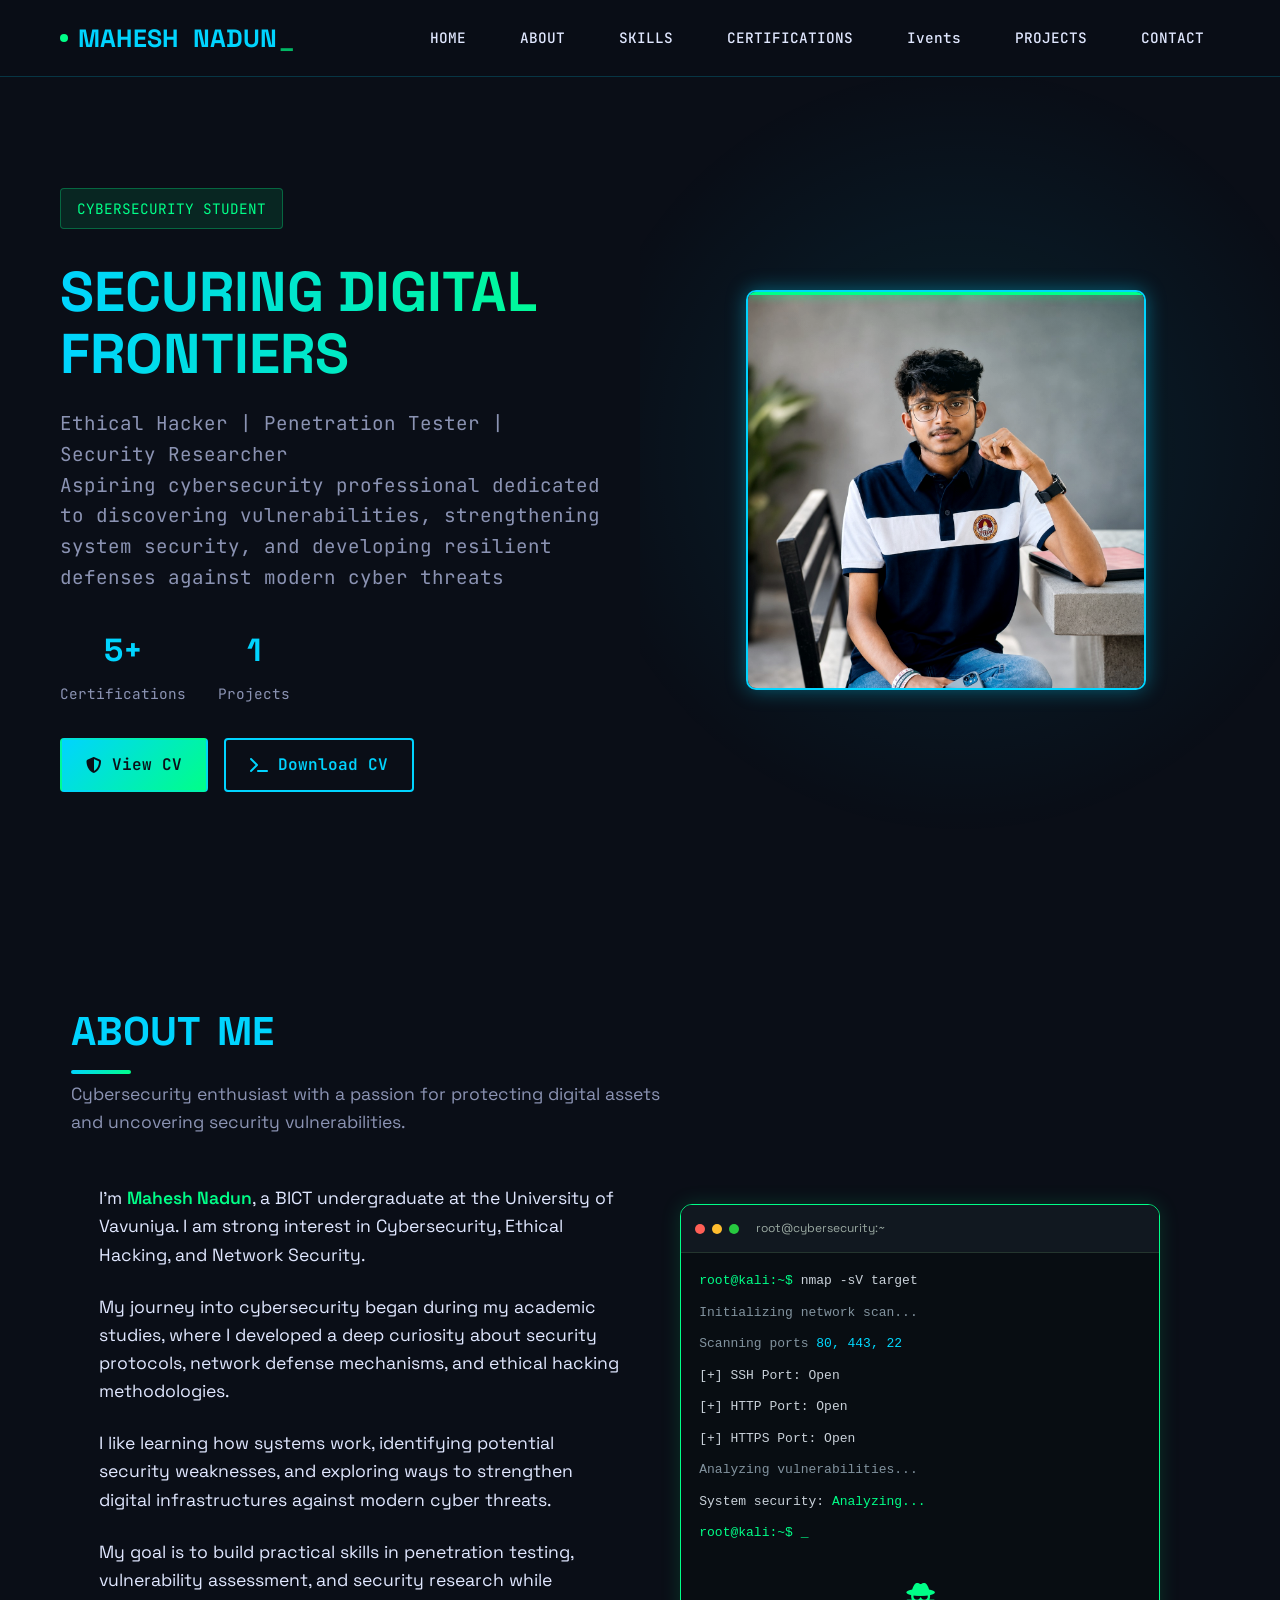
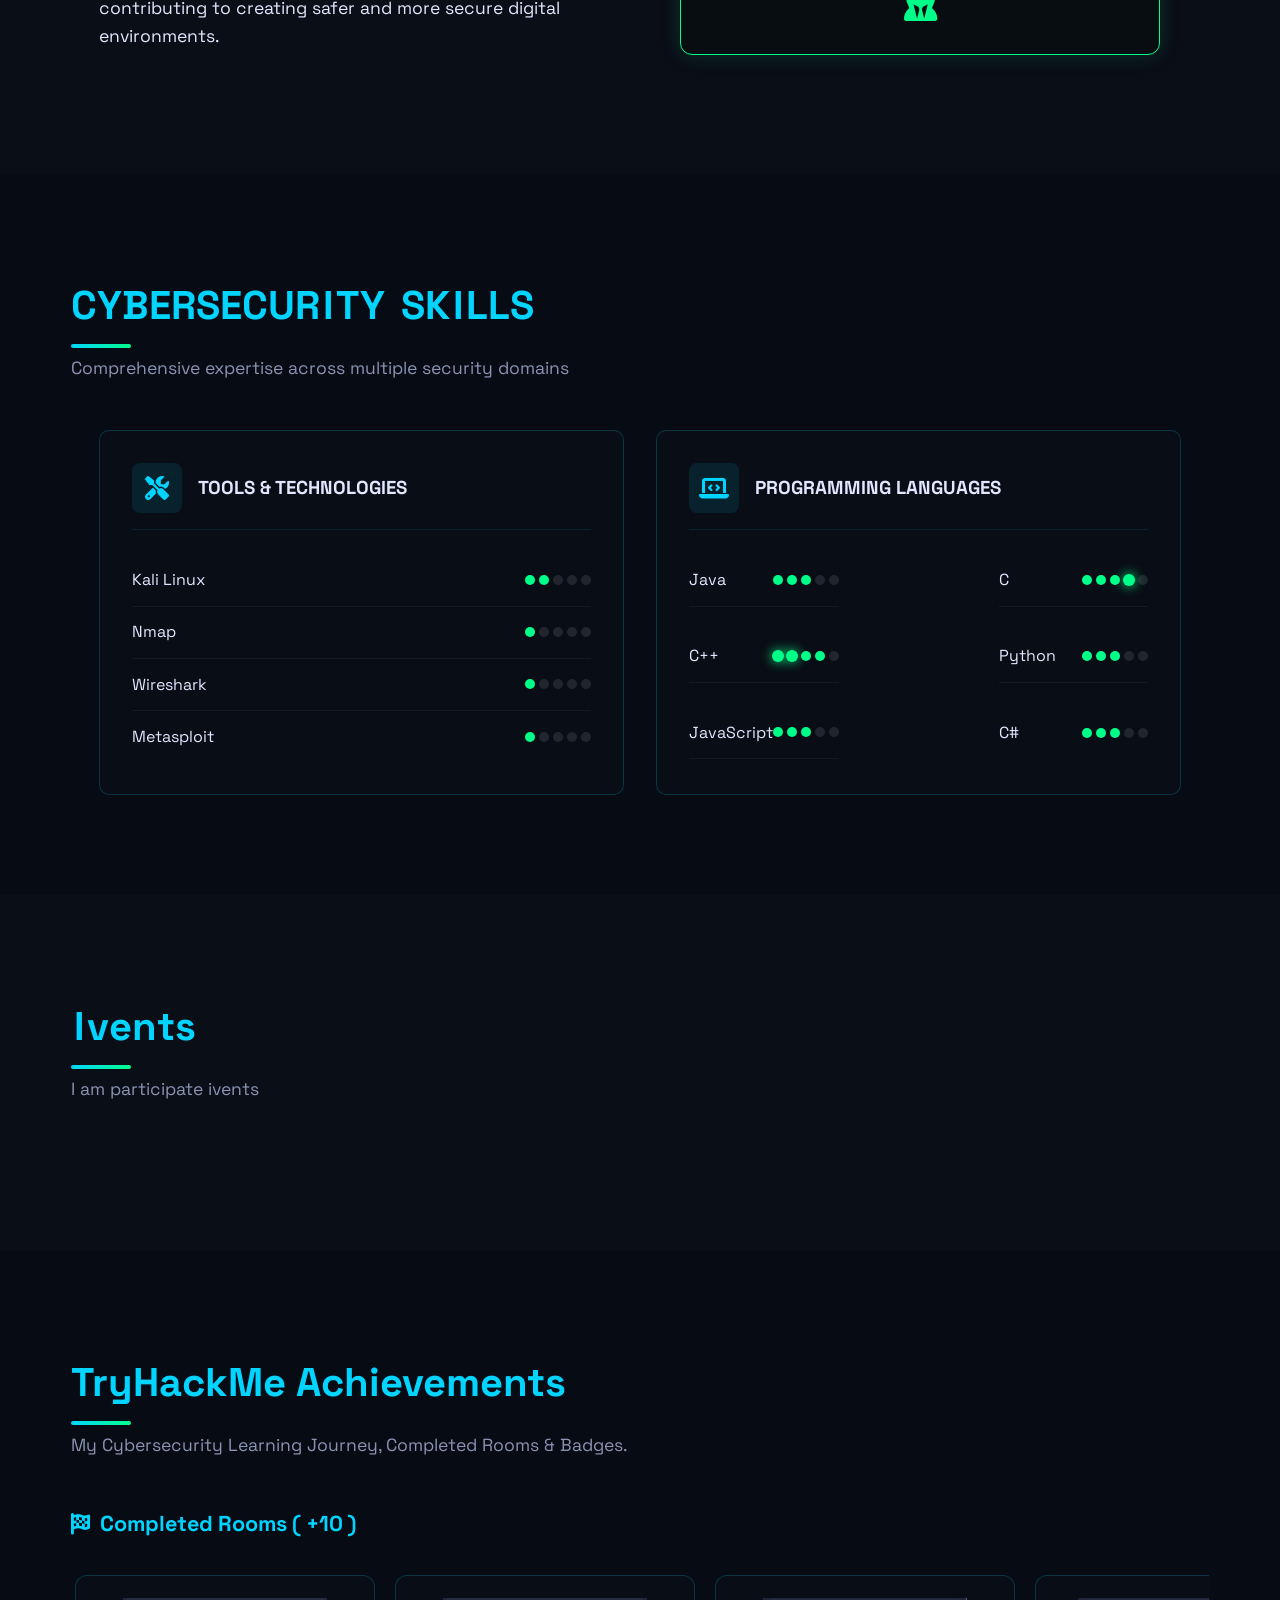
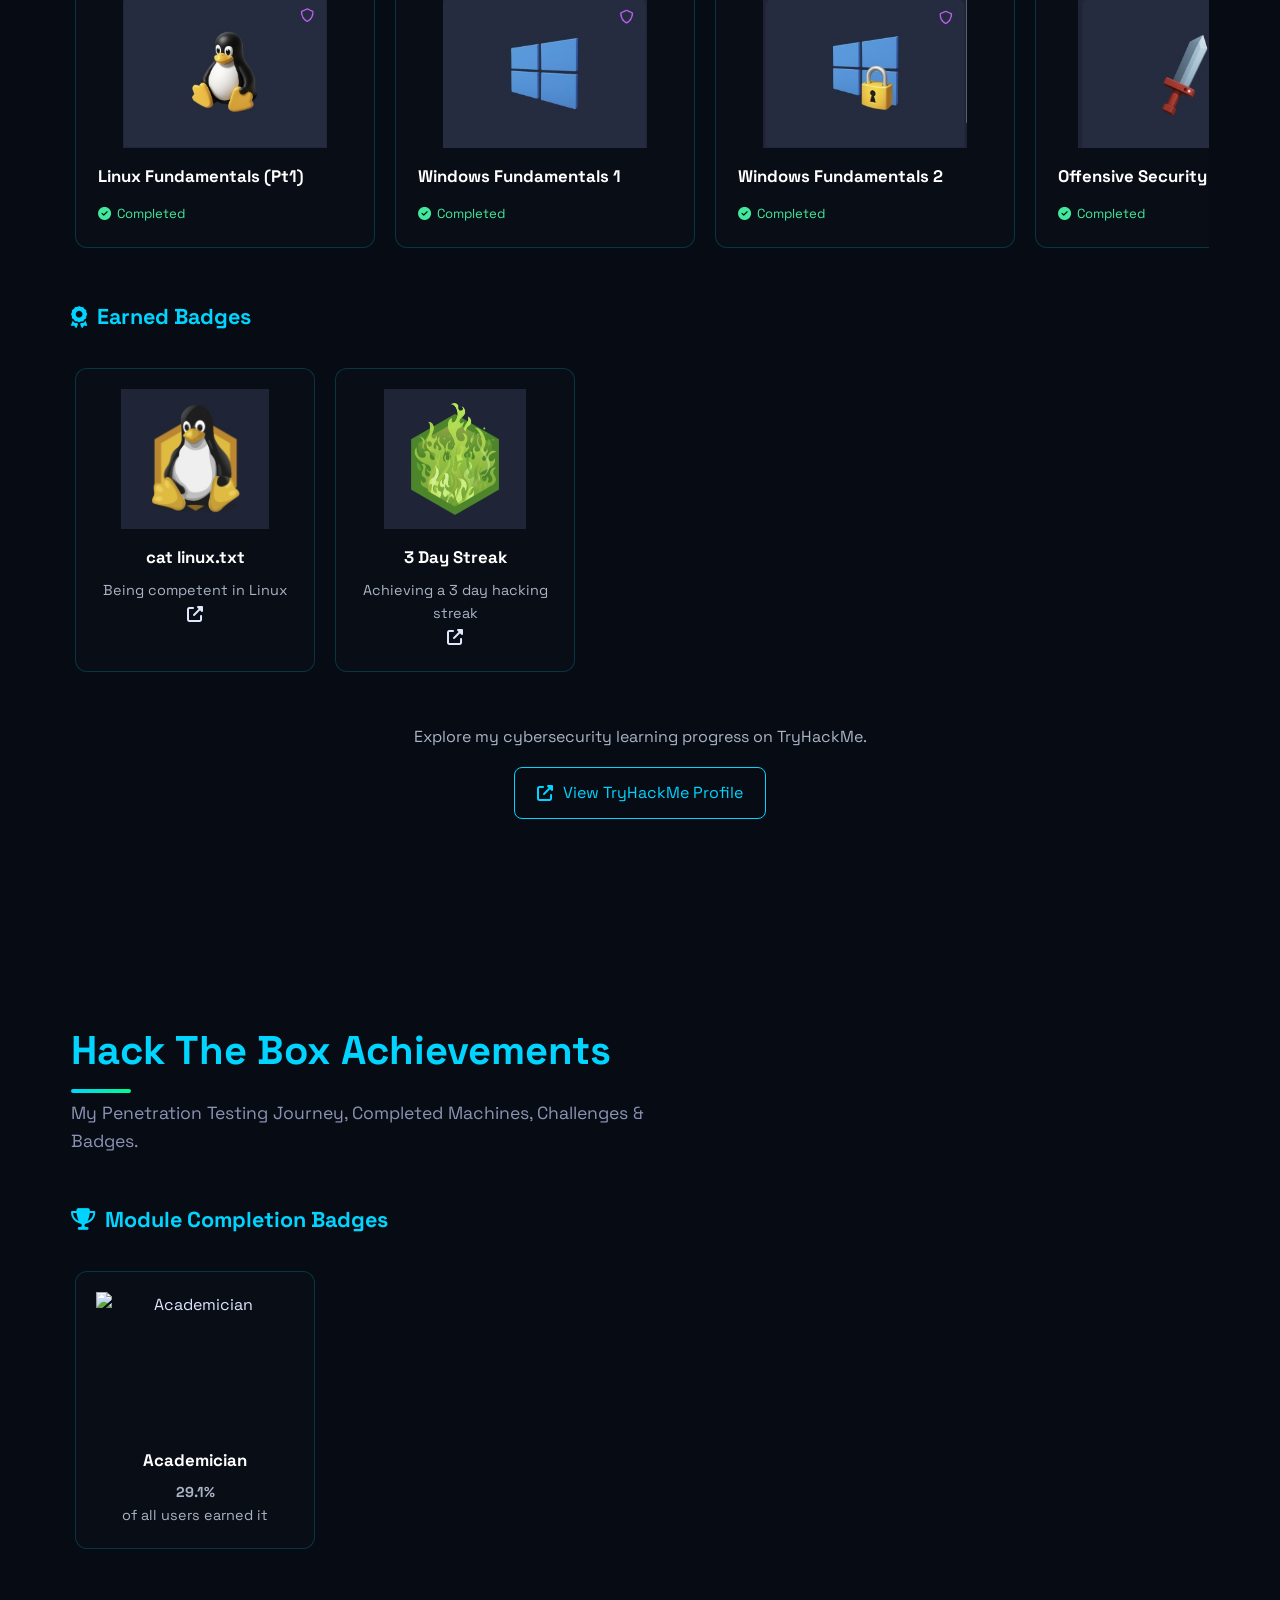
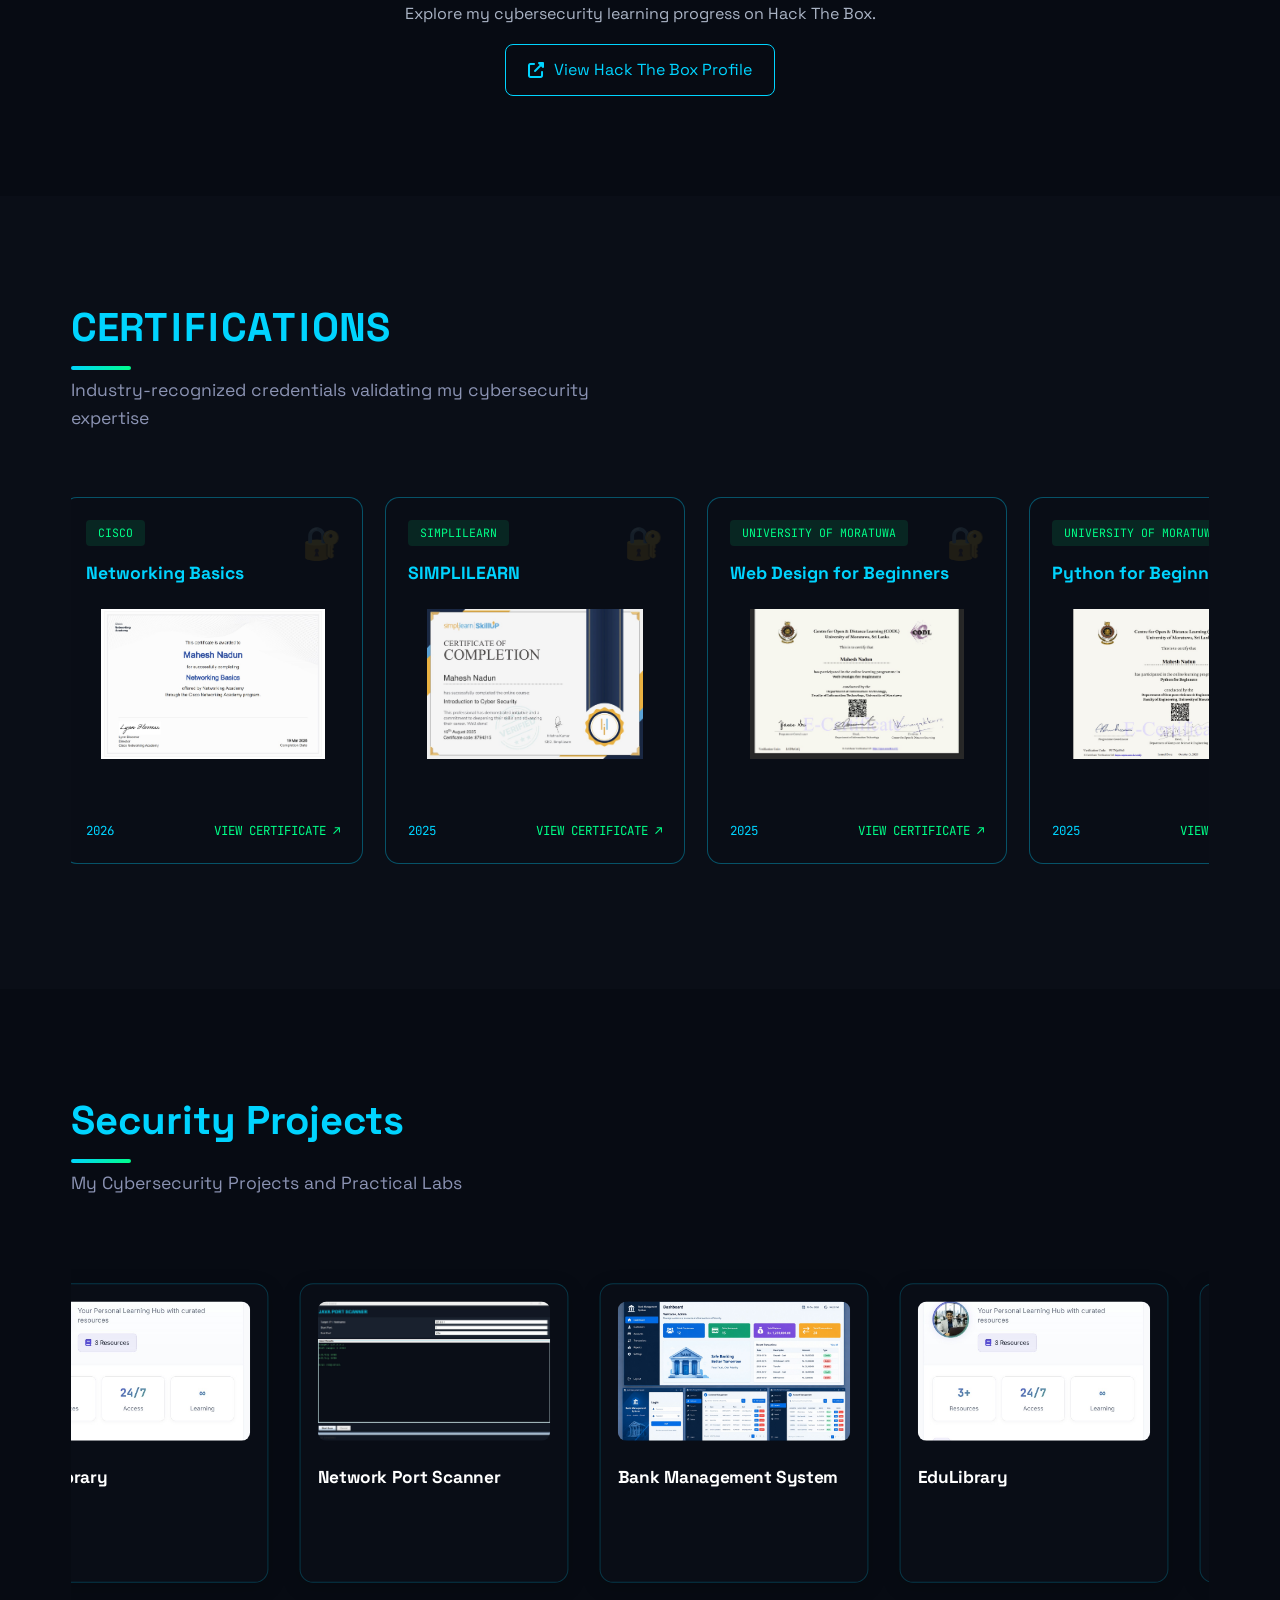
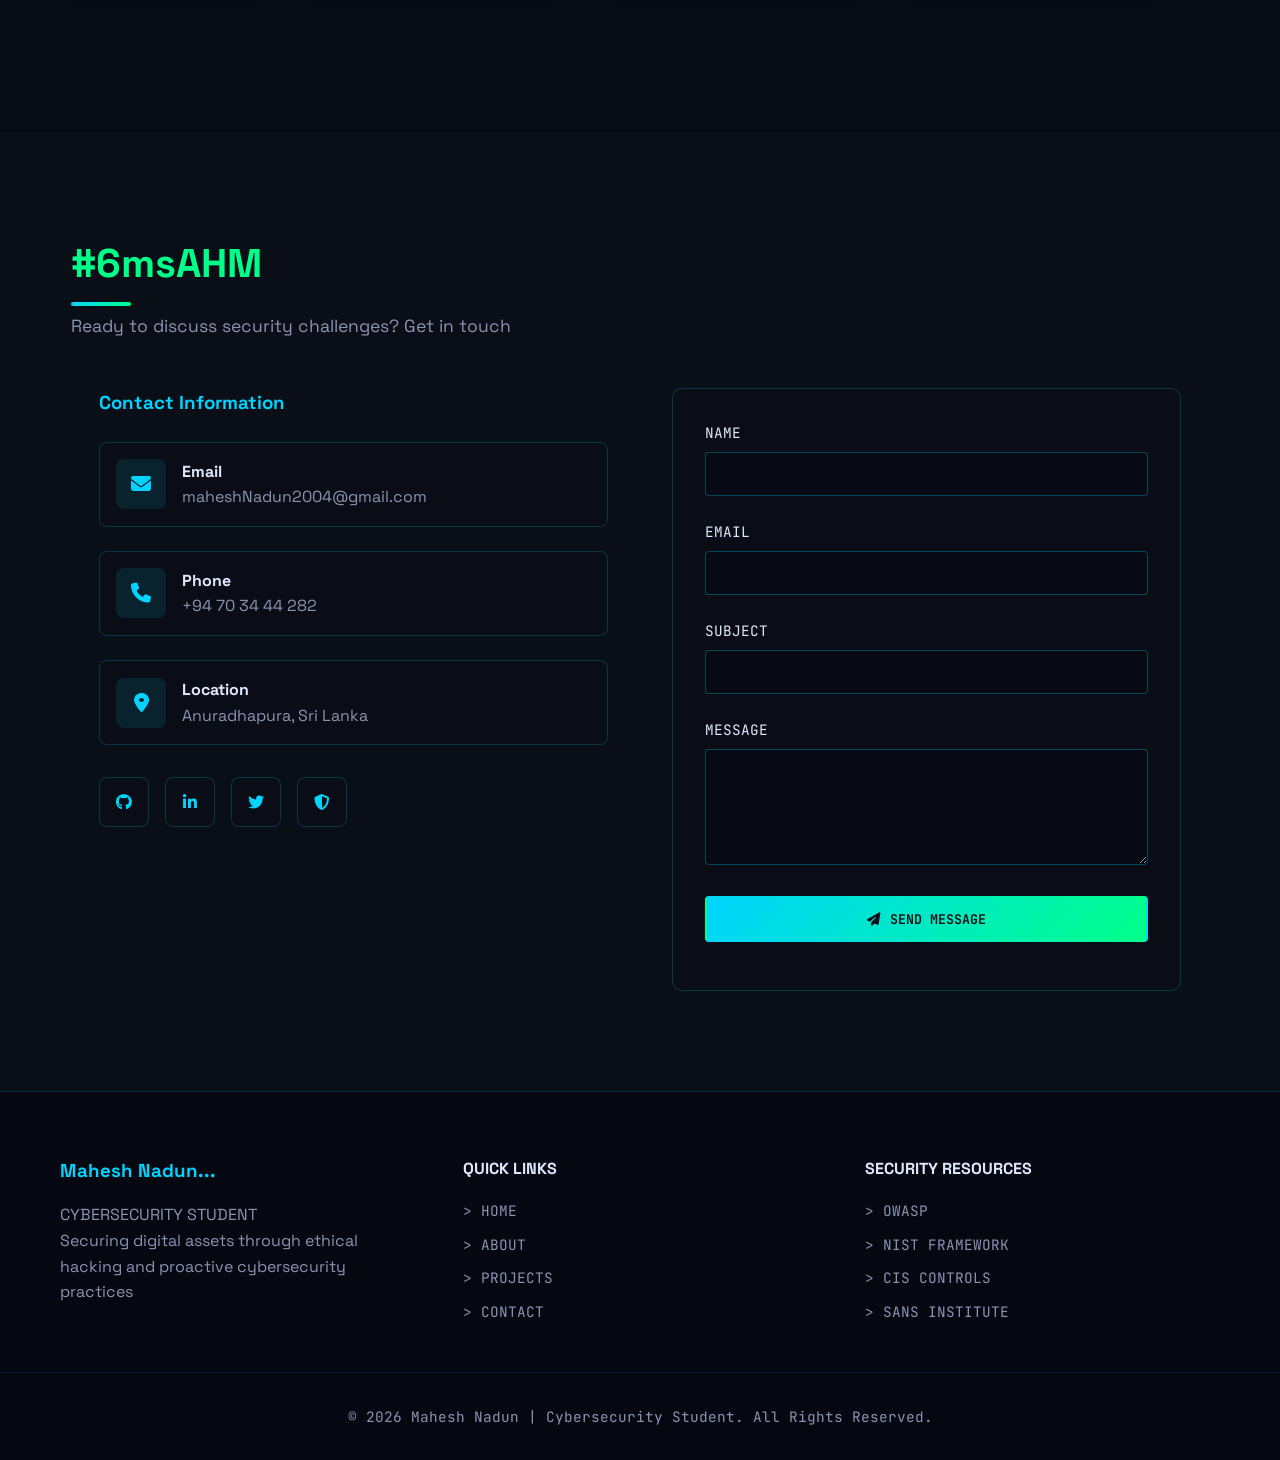
==== commit 52313d71: "Update index.html" ====
--- a/index.html
+++ b/index.html
@@ -511,6 +511,51 @@
     </section>
 
 
+
+     <!-- Hack The Box Achievements -->
+    <section class="section" id="skills" data-aos="fade-up">
+        <div class="container">
+            <h2 class="section-title">Hack The Box Achievements</h2>
+            <p class="section-subtitle" data-aos="fade-up">My Penetration Testing Journey, Completed Machines, Challenges & Badges.</p>
+
+        <!-- Badges -->  
+            <div class="thm-heading thm-badge-heading" data-aos="fade-up">
+                <h3><i class="fas fa-trophy"></i> Module Completion Badges</h3>
+            </div>
+
+            <div class="certs-wrapper">
+                <div class="certs-grid">
+                    <div class="thm-badges">
+
+                        <div class="thm-badge-card" data-aos="zoom-in">
+                            <a href="https://academy.hackthebox.com/achievement/badge/ab263134-ce49-11f1-9524-0affe7dfeb45" target="_blank" rel="noopener noreferrer" class="thm-badge-link">
+
+                            <div class="thm-badge-image">
+                                <img src="Academician.jpg" alt="Academician">
+                            </div>
+                            <h4>Academician</h4>
+                            <p><b>   29.1%</b> <br>of all users earned it</p>
+                            
+                            </a>
+                        </div>
+                        
+                        
+                    </div>
+                </div>
+            </div>
+
+
+        <!-- Hack The Box  Profile -->
+                <div class="thm-profile" data-aos="fade-up">
+                    <p>Explore my cybersecurity learning progress on Hack The Box.</p>
+                    <a href="https://profile.hackthebox.com/profile/01a15ffb-8e72-720a-b345-1e007341df99?utm_medium=copy_url"target="_blank" rel="noopener noreferrer" class="thm-profile-btn">
+                    <i class="fas fa-external-link-alt"></i> View Hack The Box Profile</a>
+                </div>
+
+            </div>
+    </section>
+
+
    
 <!-- Certifications Section -->
 <section class="section" id="certifications" data-aos="fade-up">
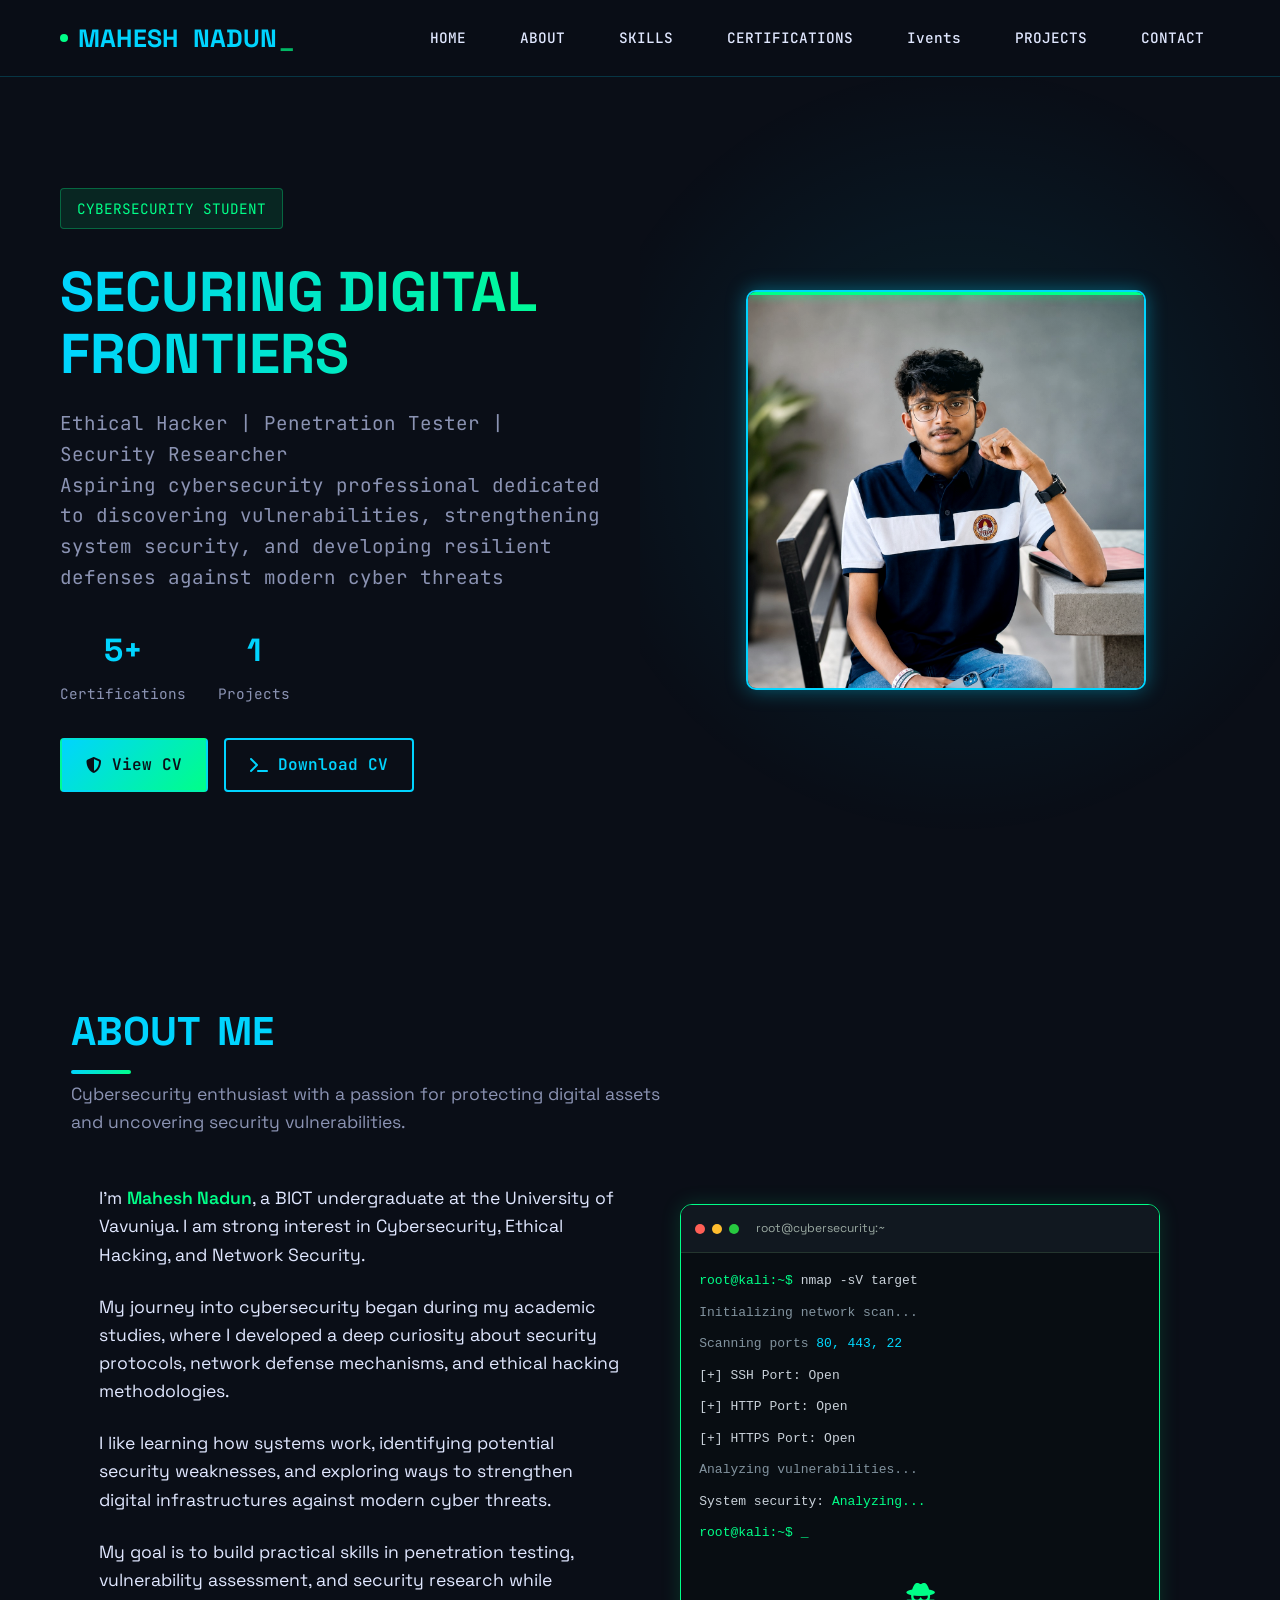
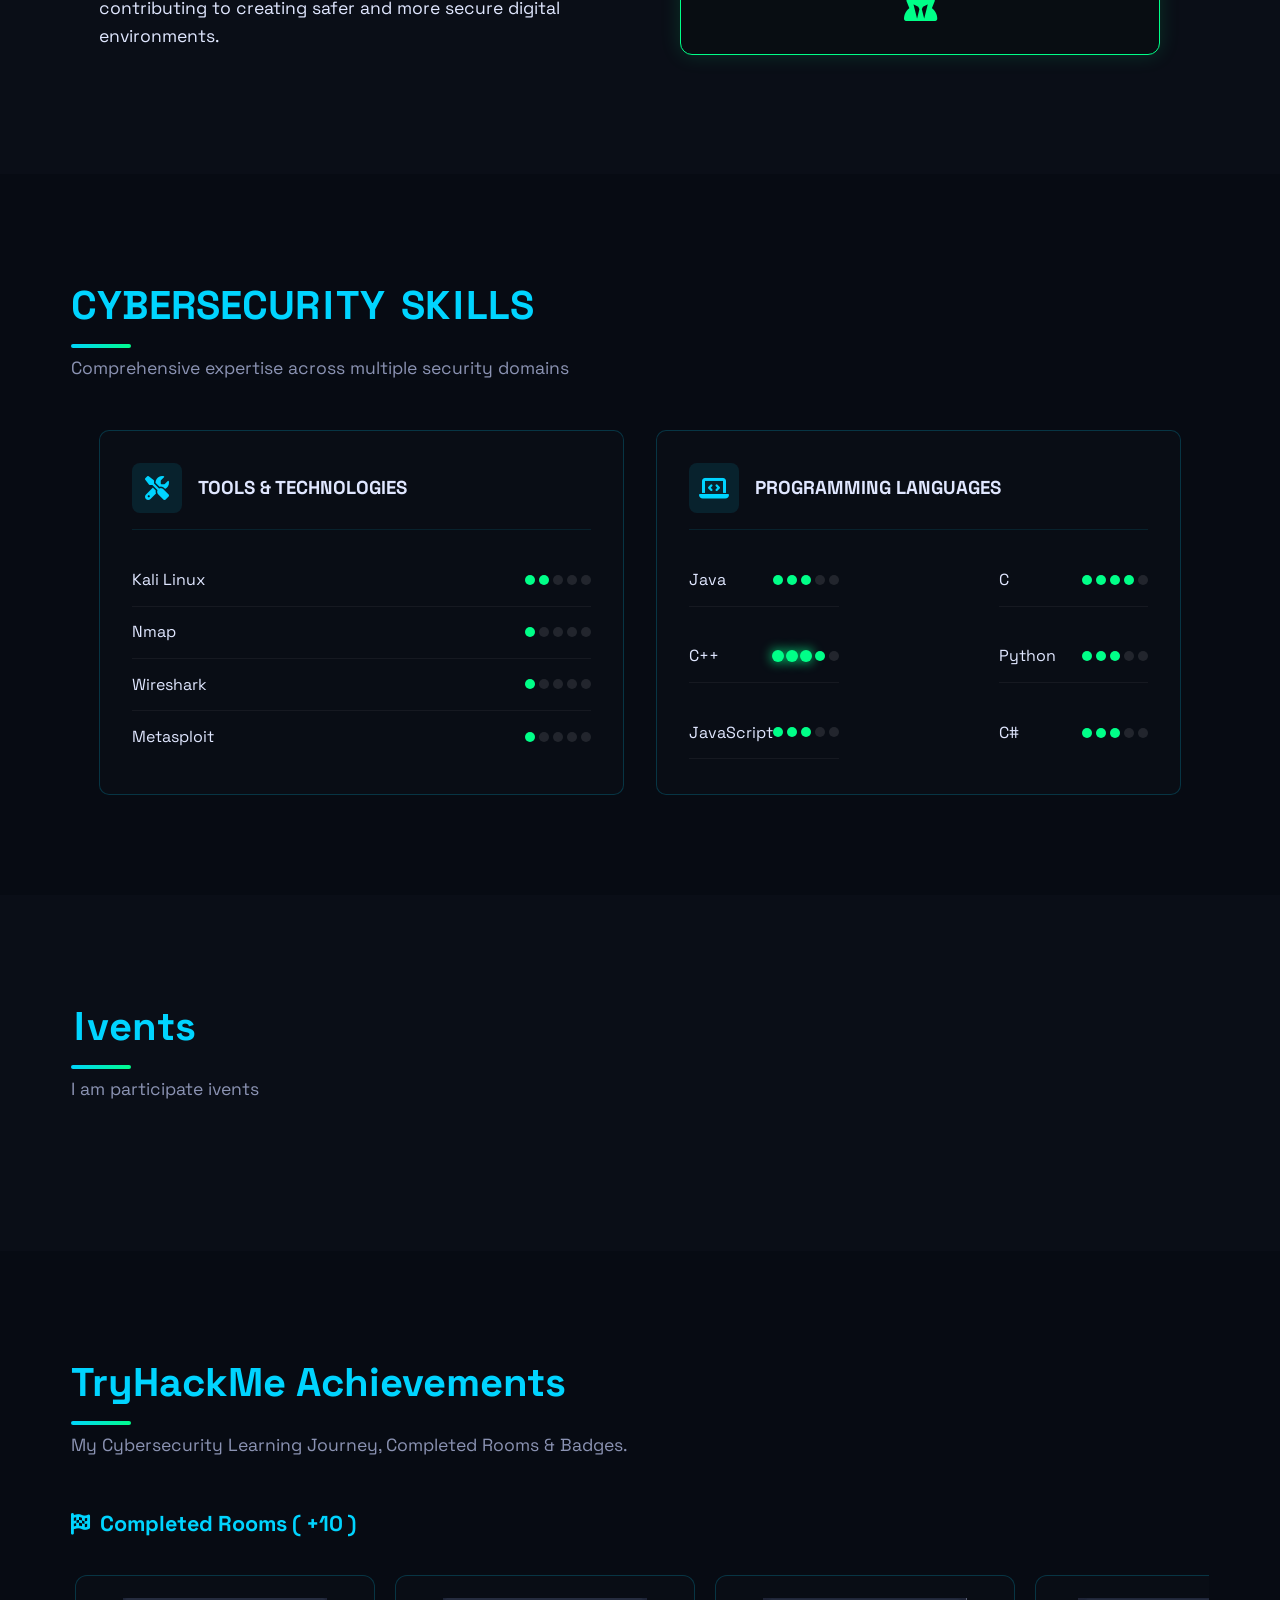
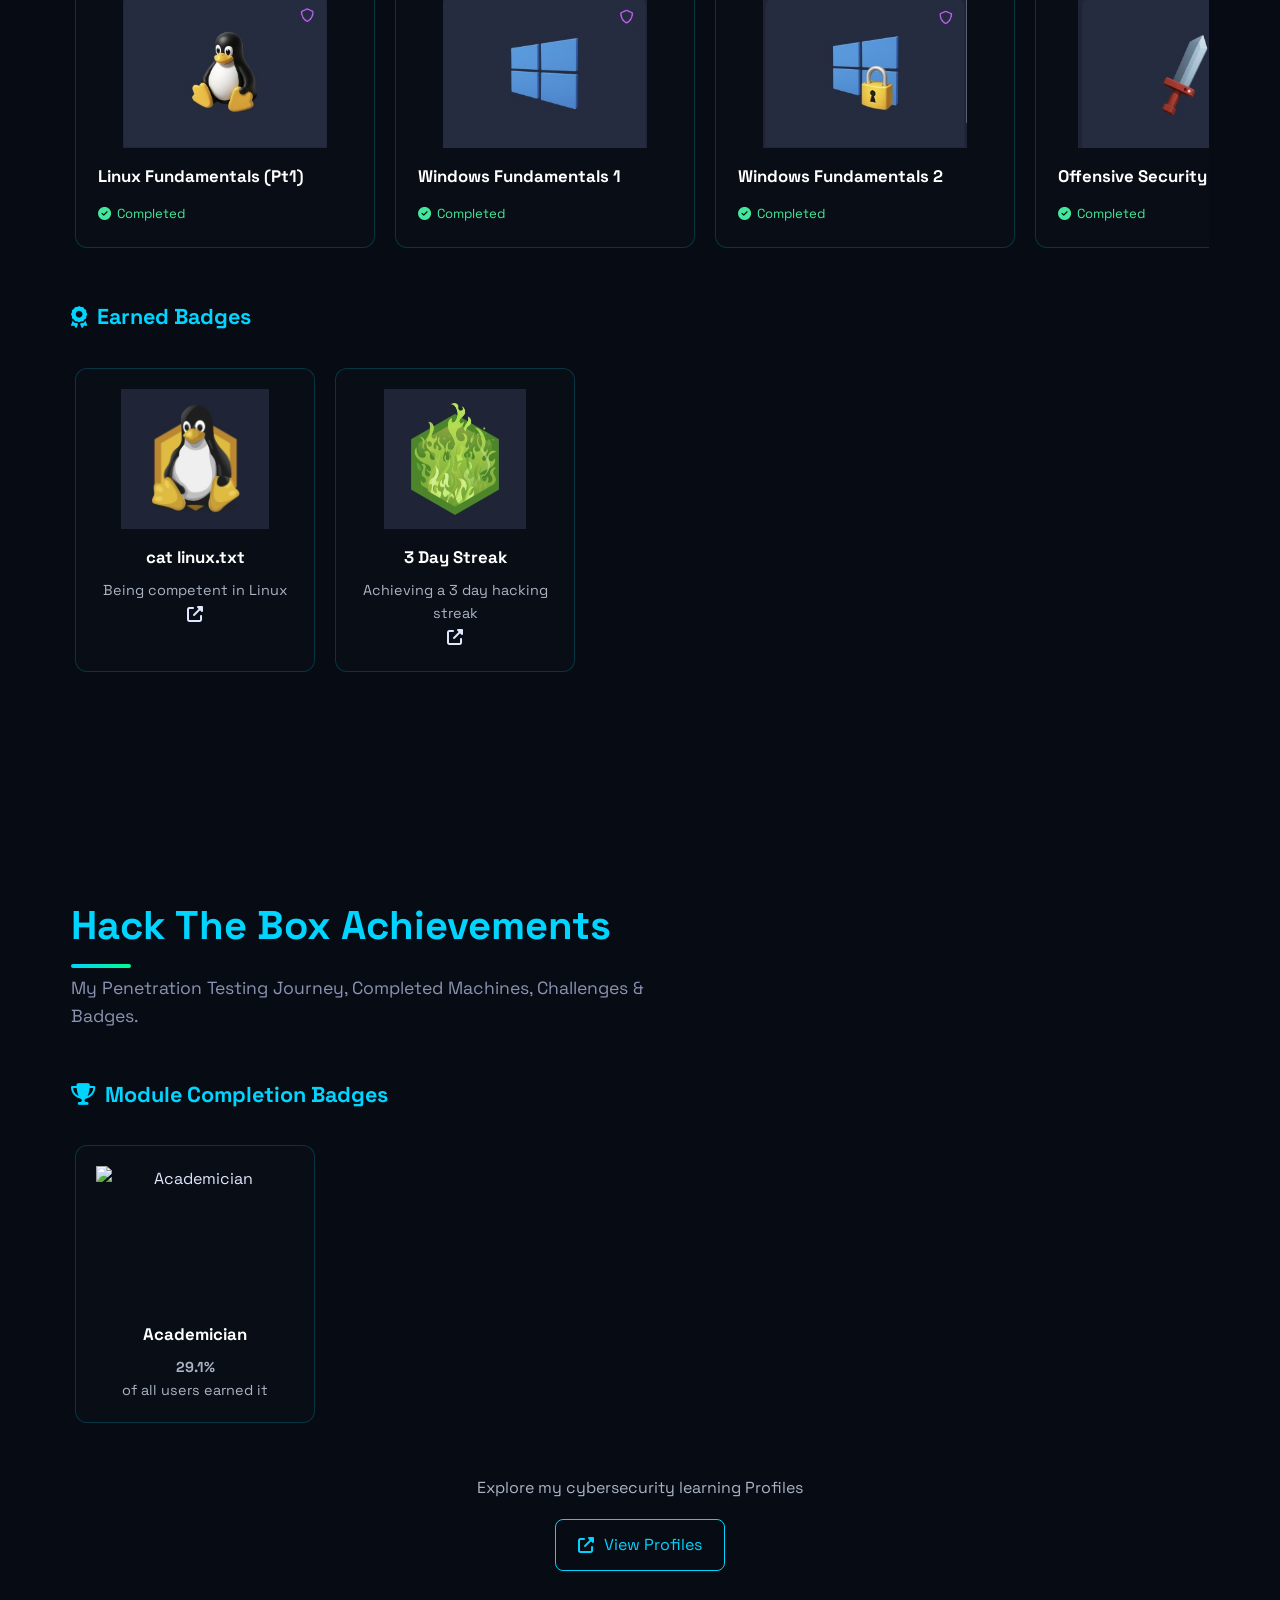
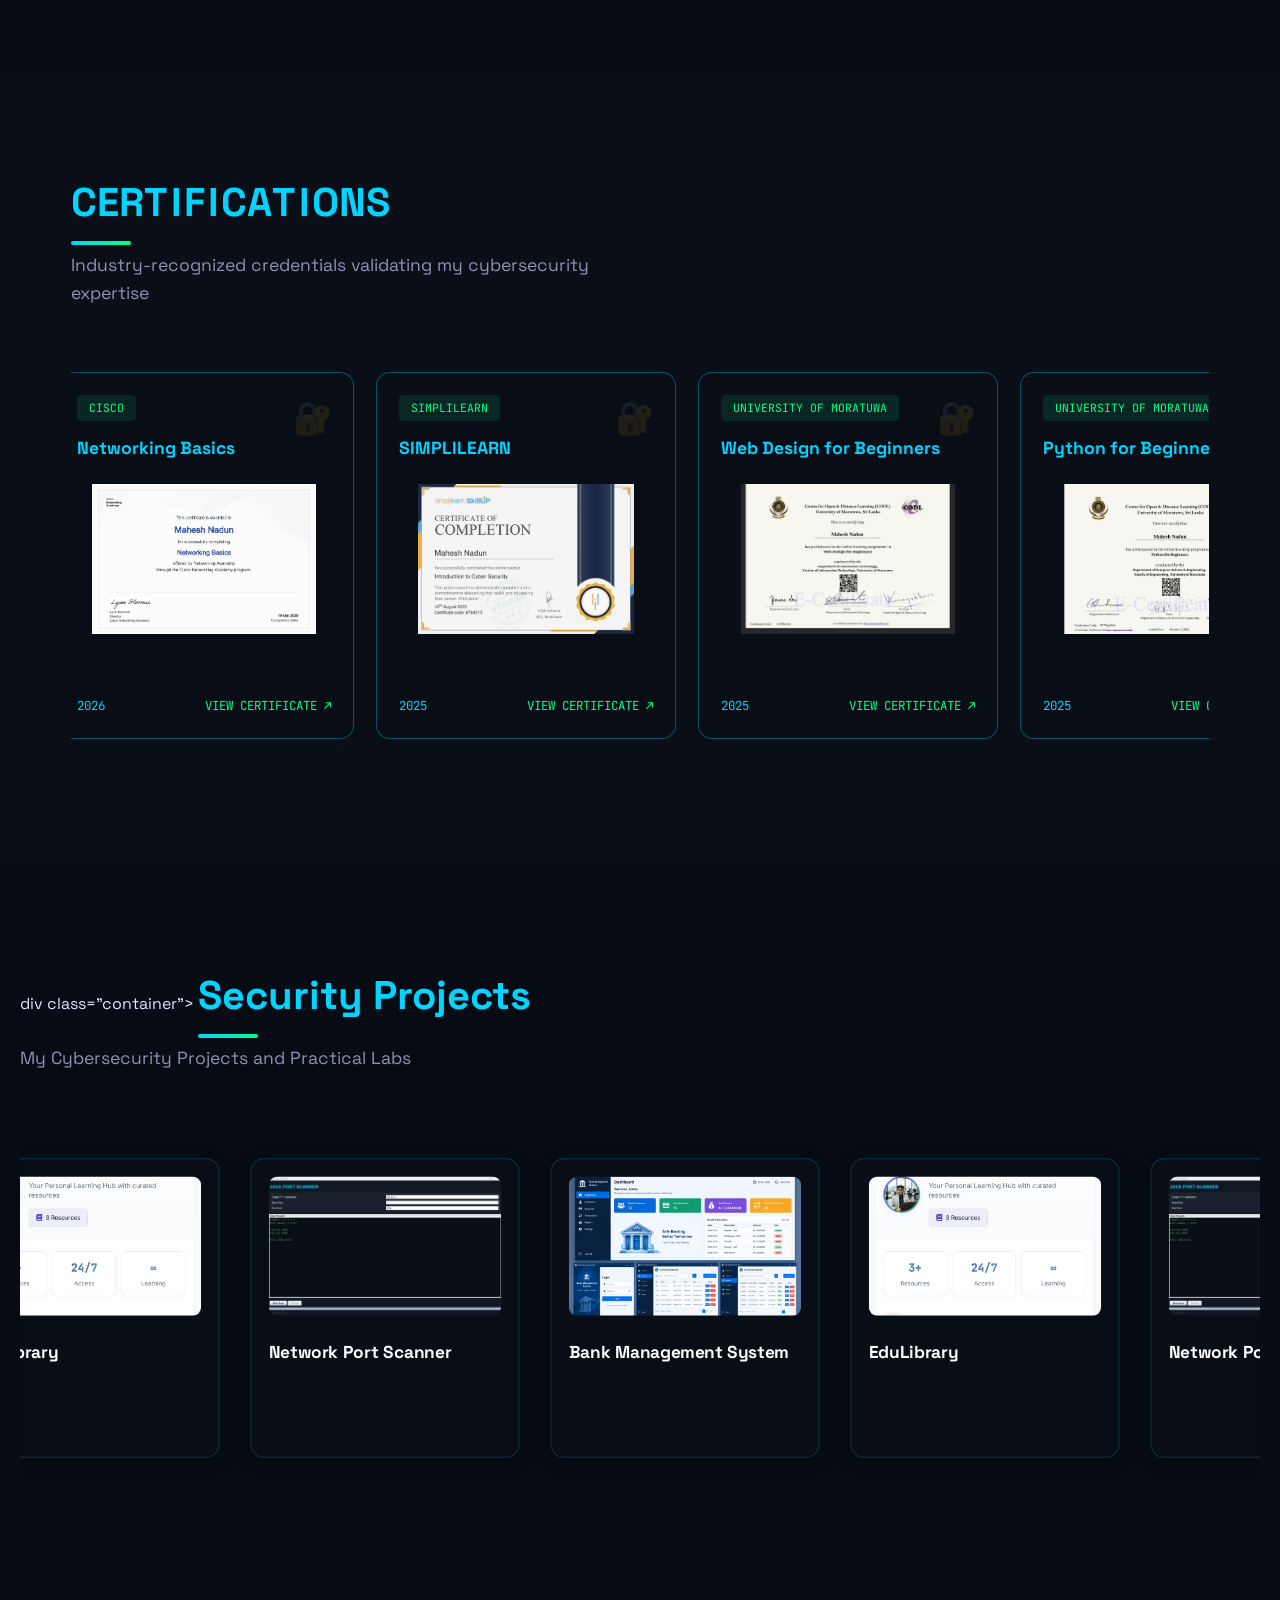
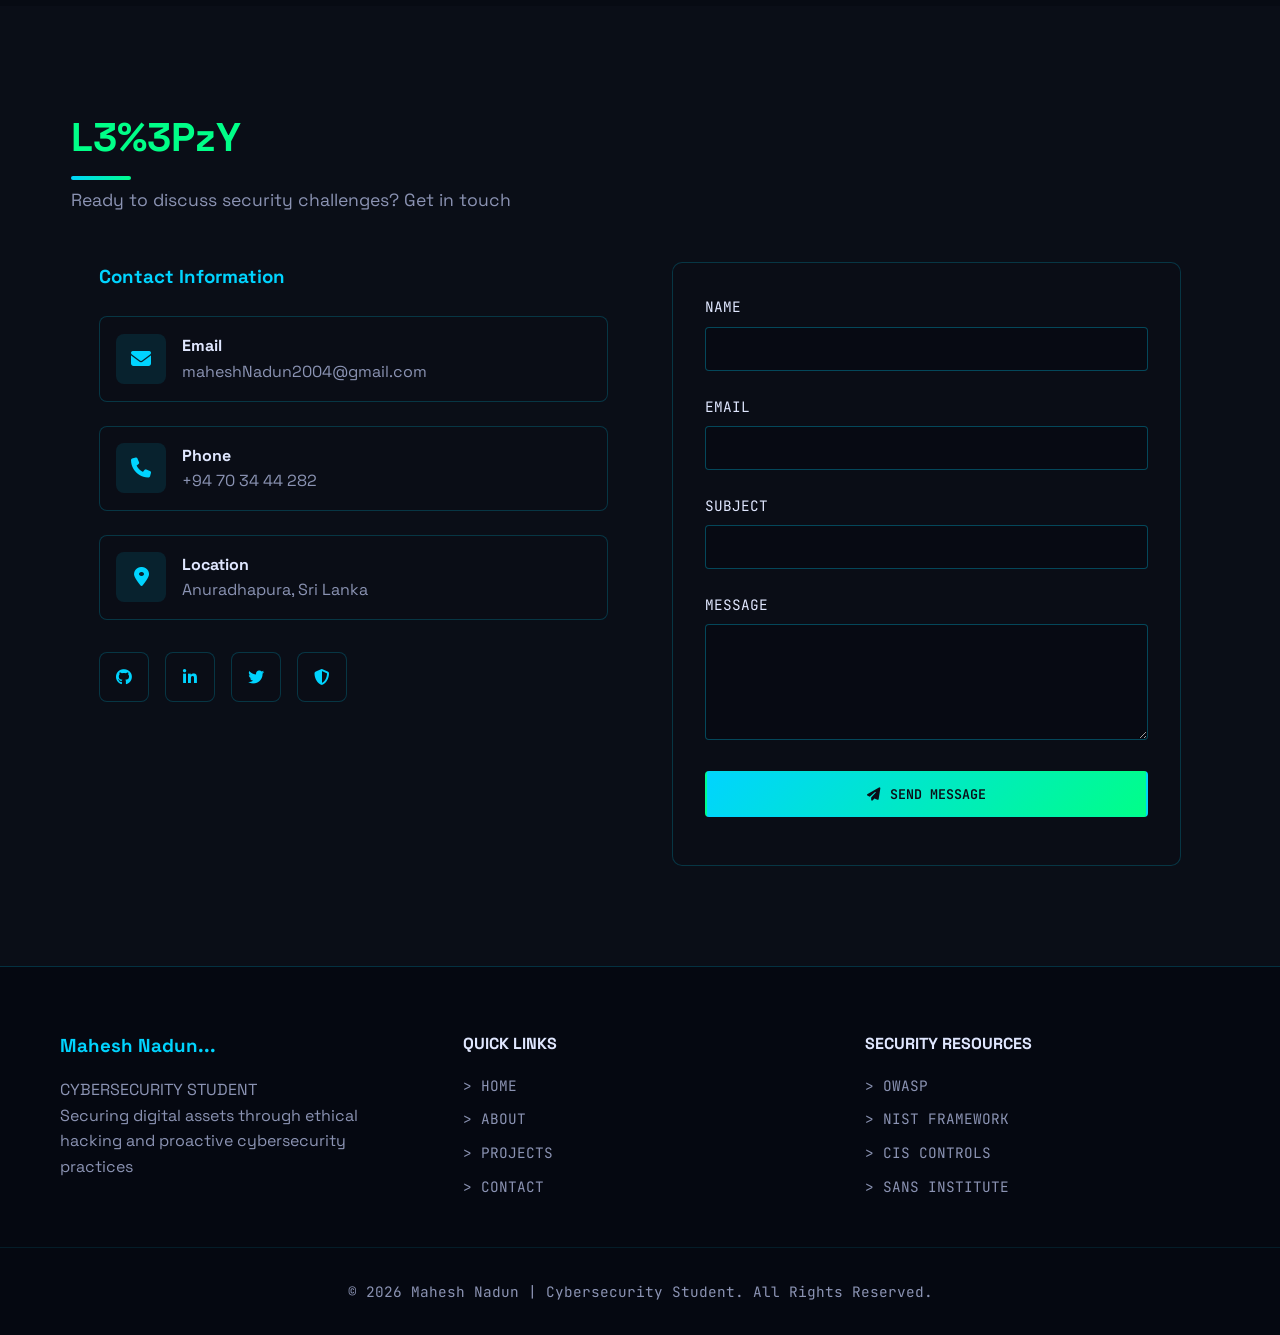
==== commit df7290b2: "Update print statement from 'Hello' to 'Goodbye'" ====
--- a/index.html
+++ b/index.html
@@ -5,7 +5,7 @@
     <meta name="viewport" content="width=device-width, initial-scale=1.0">
     <meta charset="UTF-8">
     <meta name="viewport" content="width=device-width, initial-scale=1.0">
-    <!-- Website Favicon -->
+  
 <!-- Circular Cybersecurity Favicon -->
 <link rel="icon" type="image/svg+xml"
       href="data:image/svg+xml,%3Csvg xmlns='http://www.w3.org/2000/svg' viewBox='0 0 100 100'%3E%3Ccircle cx='50' cy='50' r='46' fill='%230a0e17' stroke='%2300d4ff' stroke-width='5'/%3E%3Ctext x='50' y='67' font-size='52' font-family='Arial,sans-serif' font-weight='bold' text-anchor='middle' fill='%2300d4ff'%3EM%3C/text%3E%3C/svg%3E">
@@ -88,6 +88,8 @@
     </section>
     
 
+
+
     <!-- About Section -->
     <section class="section" id="about" data-aos="fade-up">
         <div class="container">
@@ -143,6 +145,7 @@
     
 
 
+
     <!-- Skills Section -->
     <section class="section" id="skills" data-aos="fade-up">
         <div class="container">
@@ -282,6 +285,9 @@
         </div>
     </section>
 
+
+
+
     <!-- Ivents Section -->
     <section class="section" id="Ivents" data-aos="fade-up">
         <div class="container">
@@ -290,6 +296,8 @@
 
         </div>
     </section>
+
+
 
 
     <!-- TryHackMe Achievements -->
@@ -498,17 +506,9 @@
                     </div>
                 </div>
             </div>
-
-
-        <!-- TryHackMe Profile -->
-                <div class="thm-profile" data-aos="fade-up">
-                    <p>Explore my cybersecurity learning progress on TryHackMe.</p>
-                    <a href="https://tryhackme.com/p/mahesh.nandun2220"target="_blank" rel="noopener noreferrer" class="thm-profile-btn">
-                    <i class="fas fa-external-link-alt"></i> View TryHackMe Profile</a>
-                </div>
-
-            </div>
     </section>
+
+
 
 
 
@@ -518,7 +518,7 @@
             <h2 class="section-title">Hack The Box Achievements</h2>
             <p class="section-subtitle" data-aos="fade-up">My Penetration Testing Journey, Completed Machines, Challenges & Badges.</p>
 
-        <!-- Badges -->  
+
             <div class="thm-heading thm-badge-heading" data-aos="fade-up">
                 <h3><i class="fas fa-trophy"></i> Module Completion Badges</h3>
             </div>
@@ -535,245 +535,241 @@
                             </div>
                             <h4>Academician</h4>
                             <p><b>   29.1%</b> <br>of all users earned it</p>
-                            
                             </a>
                         </div>
-                        
-                        
-                    </div>
-                </div>
-            </div>
-
+                    </div>
+                </div>
+            </div>
 
         <!-- Hack The Box  Profile -->
                 <div class="thm-profile" data-aos="fade-up">
-                    <p>Explore my cybersecurity learning progress on Hack The Box.</p>
-                    <a href="https://profile.hackthebox.com/profile/01a15ffb-8e72-720a-b345-1e007341df99?utm_medium=copy_url"target="_blank" rel="noopener noreferrer" class="thm-profile-btn">
-                    <i class="fas fa-external-link-alt"></i> View Hack The Box Profile</a>
-                </div>
-
+                    <p>Explore my cybersecurity learning Profiles</p>
+                    <a href="profiles.html"  rel="noopener noreferrer" class="thm-profile-btn">
+                    <i class="fas fa-external-link-alt"></i> View Profiles</a>
+                </div>
             </div>
     </section>
+
 
 
    
 <!-- Certifications Section -->
-<section class="section" id="certifications" data-aos="fade-up">
-    <div class="container">
-
-        <h2 class="section-title" id="certifications-title">CERTIFICATIONS
-        </h2>
-
-        <p class="section-subtitle">
-            Industry-recognized credentials validating my cybersecurity expertise
-        </p>
-
-        <div class="certs-wrapper" id="certs-wrapper">
-            <div class="certs-grid" id="certs-grid">
-
-                <a href="Networking_Basics_certificate-cisco.html" class="cert-link">
-                    <div class="cert-card">
-                        <span class="cert-badge">CISCO</span>
-                        <h3>Networking Basics</h3>
-                        <div class="thm-image">
-                            <img src="Networking_Basics_certificate-cisco.jpg" alt="Networking Basics Certificate">
-                        </div>
-                        <div class="cert-footer">
-                            <span>2026</span>
-                            <span>VIEW CERTIFICATE ↗</span>
-                        </div>
-                    </div>
-                </a>
-
-                 <a href="IntroductiontoCyberSecurity.html" class="cert-link">
-                    <div class="cert-card">
-                        <span class="cert-badge">SIMPLILEARN</span>
-                        <h3>SIMPLILEARN</h3>
-                        <div class="thm-image">
-                            <img src="IntroductiontoCyberSecurity.jpg" alt="IntroductiontoCyberSecurity">
-                        </div>
-                        <div class="cert-footer">
-                            <span>2025</span>
-                            <span>VIEW CERTIFICATE ↗</span>
-                        </div>
-                    </div>
-                </a>
-
-                <a href="WebDesignforBeginnersE-Certificate.html" class="cert-link">
-                    <div class="cert-card">
-                        <span class="cert-badge">UNIVERSITY OF MORATUWA</span>
-                        <h3>Web Design for Beginners</h3>
-                        <div class="thm-image">
-                            <img src="WebDesignforBeginnersE-Certificate.jpg" alt="WebDesignforBeginnersE-Certificate">
-                        </div>
-                        <div class="cert-footer">
-                            <span>2025</span>
-                            <span>VIEW CERTIFICATE ↗</span>
-                        </div>
-                    </div>
-                </a>
-
-                <a href="PythonforBeginnersE-Certificate.html" class="cert-link">
-                    <div class="cert-card">
-                        <span class="cert-badge">UNIVERSITY OF MORATUWA</span>
-                        <h3>Python for Beginners</h3>
-                        <div class="thm-image">
-                            <img src="PythonforBeginnersE-Certificate.jpg" alt="PythonforBeginnersE-Certificate">
-                        </div>
-                        <div class="cert-footer">
-                            <span>2025</span>
-                            <span>VIEW CERTIFICATE ↗</span>
-                        </div>
-                    </div>
-                </a>
-
-                <a href="PythonProgrammingE-Certificate.html" class="cert-link">
-                    <div class="cert-card">
-                        <span class="cert-badge">UNIVERSITY OF MORATUWA</span>
-                        <h3>Python Programming</h3>
-                        <div class="thm-image">
-                            <img src="PythonProgrammingE-Certificate.jpg" alt="PythonProgrammingE-Certificate">
-                        </div>
-                        <div class="cert-footer">
-                            <span>2025</span>
-                            <span>VIEW CERTIFICATE ↗</span>
-                        </div>
-                    </div>
-                </a>
-
-                <a href="FrontEndWebDevelopmentE-Certificate.html" class="cert-link">
-                    <div class="cert-card">
-                        <span class="cert-badge">UNIVERSITY OF MORATUWA</span>
-                        <h3>Front End Web Development</h3>
-                        <div class="thm-image">
-                            <img src="FrontEndWebDevelopmentE-Certificate.jpg" alt="FrontEndWebDevelopmentE-Certificate">
-                        </div>
-                        <div class="cert-footer">
-                            <span>2025</span>
-                            <span>VIEW CERTIFICATE ↗</span>
-                        </div>
-                    </div>
-                </a>
-
-                <a href="IntroductiontoSoftwareQualityAssuranceE-Certificate.html" class="cert-link">
-                    <div class="cert-card">
-                        <span class="cert-badge">UNIVERSITY OF MORATUWA</span>
-                        <h3>Introduction to Software Quality Assurance</h3>
-                        <div class="thm-image">
-                            <img src="IntroductiontoSoftwareQualityAssuranceE-Certificate.jpg" alt="IntroductiontoSoftwareQualityAssuranceEE-Certificate">
-                        </div>
-                        <div class="cert-footer">
-                            <span>2025</span>
-                            <span>VIEW CERTIFICATE ↗</span>
-                        </div>
-                    </div>
-                </a>
-
+    <section class="section" id="certifications" data-aos="fade-up">
+        <div class="container">
+
+            <h2 class="section-title" id="certifications-title">CERTIFICATIONS
+            </h2>
+
+            <p class="section-subtitle">
+                Industry-recognized credentials validating my cybersecurity expertise
+            </p>
+
+            <div class="certs-wrapper" id="certs-wrapper">
+                <div class="certs-grid" id="certs-grid">
+
+                    <a href="Networking_Basics_certificate-cisco.html" class="cert-link">
+                        <div class="cert-card">
+                            <span class="cert-badge">CISCO</span>
+                            <h3>Networking Basics</h3>
+                            <div class="thm-image">
+                                <img src="Networking_Basics_certificate-cisco.jpg" alt="Networking Basics Certificate">
+                            </div>
+                            <div class="cert-footer">
+                                <span>2026</span>
+                                <span>VIEW CERTIFICATE ↗</span>
+                            </div>
+                        </div>
+                    </a>
+
+                    <a href="IntroductiontoCyberSecurity.html" class="cert-link">
+                        <div class="cert-card">
+                            <span class="cert-badge">SIMPLILEARN</span>
+                            <h3>SIMPLILEARN</h3>
+                            <div class="thm-image">
+                                <img src="IntroductiontoCyberSecurity.jpg" alt="IntroductiontoCyberSecurity">
+                            </div>
+                            <div class="cert-footer">
+                                <span>2025</span>
+                                <span>VIEW CERTIFICATE ↗</span>
+                            </div>
+                        </div>
+                    </a>
+
+                    <a href="WebDesignforBeginnersE-Certificate.html" class="cert-link">
+                        <div class="cert-card">
+                            <span class="cert-badge">UNIVERSITY OF MORATUWA</span>
+                            <h3>Web Design for Beginners</h3>
+                            <div class="thm-image">
+                                <img src="WebDesignforBeginnersE-Certificate.jpg" alt="WebDesignforBeginnersE-Certificate">
+                            </div>
+                            <div class="cert-footer">
+                                <span>2025</span>
+                                <span>VIEW CERTIFICATE ↗</span>
+                            </div>
+                        </div>
+                    </a>
+
+                    <a href="PythonforBeginnersE-Certificate.html" class="cert-link">
+                        <div class="cert-card">
+                            <span class="cert-badge">UNIVERSITY OF MORATUWA</span>
+                            <h3>Python for Beginners</h3>
+                            <div class="thm-image">
+                                <img src="PythonforBeginnersE-Certificate.jpg" alt="PythonforBeginnersE-Certificate">
+                            </div>
+                            <div class="cert-footer">
+                                <span>2025</span>
+                                <span>VIEW CERTIFICATE ↗</span>
+                            </div>
+                        </div>
+                    </a>
+
+                    <a href="PythonProgrammingE-Certificate.html" class="cert-link">
+                        <div class="cert-card">
+                            <span class="cert-badge">UNIVERSITY OF MORATUWA</span>
+                            <h3>Python Programming</h3>
+                            <div class="thm-image">
+                                <img src="PythonProgrammingE-Certificate.jpg" alt="PythonProgrammingE-Certificate">
+                            </div>
+                            <div class="cert-footer">
+                                <span>2025</span>
+                                <span>VIEW CERTIFICATE ↗</span>
+                            </div>
+                        </div>
+                    </a>
+
+                    <a href="FrontEndWebDevelopmentE-Certificate.html" class="cert-link">
+                        <div class="cert-card">
+                            <span class="cert-badge">UNIVERSITY OF MORATUWA</span>
+                            <h3>Front End Web Development</h3>
+                            <div class="thm-image">
+                                <img src="FrontEndWebDevelopmentE-Certificate.jpg" alt="FrontEndWebDevelopmentE-Certificate">
+                            </div>
+                            <div class="cert-footer">
+                                <span>2025</span>
+                                <span>VIEW CERTIFICATE ↗</span>
+                            </div>
+                        </div>
+                    </a>
+
+                    <a href="IntroductiontoSoftwareQualityAssuranceE-Certificate.html" class="cert-link">
+                        <div class="cert-card">
+                            <span class="cert-badge">UNIVERSITY OF MORATUWA</span>
+                            <h3>Introduction to Software Quality Assurance</h3>
+                            <div class="thm-image">
+                                <img src="IntroductiontoSoftwareQualityAssuranceE-Certificate.jpg" alt="IntroductiontoSoftwareQualityAssuranceEE-Certificate">
+                            </div>
+                            <div class="cert-footer">
+                                <span>2025</span>
+                                <span>VIEW CERTIFICATE ↗</span>
+                            </div>
+                        </div>
+                    </a>
+                </div>
             </div>
         </div>
-
-      
-    </div>
-</section>
+    </section>
+
 
 
 
 <!-- Security Projects Section -->
-<section class="section" id="projects">
-    <div class="container">
-
-        <h2 class="section-title">Security Projects</h2>
-
-        <p class="section-subtitle">
-            My Cybersecurity Projects and Practical Labs
-        </p>
-
-        <div class="projects-slider" id="projectsSlider">
-            <div class="projects-track" id="projectsTrack">
-
-                <!-- Project 1 -->
-                <article class="project-card">
-                    <div class="project-image">
-                        <img src="project01.jpg" alt="EduLibrary Website">
-                    </div>
-                    <span class="project-category">Web Development</span>
-                    <h3>EduLibrary</h3>
-                    <p>An educational library website developed
-                        to provide useful learning resources.
-                    </p>
-                    <div class="project-tech">
-                        <span class="tech-tag">HTML</span>
-                        <span class="tech-tag">CSS</span>
-                        <span class="tech-tag">JavaScript</span>
-                    </div>
-                    <a href="https://maheshnadun2004.github.io/EduLibrary/"
-                       target="_blank"
-                       rel="noopener noreferrer"
-                       class="btn btn-outline">
+    <section class="section" id="projects">
+        div class="container">
+
+            <h2 class="section-title">Security Projects</h2>
+
+            <p class="section-subtitle">
+                My Cybersecurity Projects and Practical Labs
+            </p>
+
+            <div class="projects-slider" id="projectsSlider">
+                <div class="projects-track" id="projectsTrack">
+
+                    <!-- Project 1 -->
+                    <article class="project-card">
+                        <div class="project-image">
+                            <img src="project01.jpg" alt="EduLibrary Website">
+                        </div>
+                        <span class="project-category">Web Development</span>
+                        <h3>EduLibrary</h3>
+                        <p>An educational library website developed
+                            to provide useful learning resources.
+                        </p>
+                        <div class="project-tech">
+                            <span class="tech-tag">HTML</span>
+                            <span class="tech-tag">CSS</span>
+                            <span class="tech-tag">JavaScript</span>
+                        </div>
+                        <a href="https://maheshnadun2004.github.io/EduLibrary/"
+                            target="_blank"
+                            rel="noopener noreferrer"
+                            class="btn btn-outline">
+                            View Project ↗
+                        </a>
+                    </article>
+
+                    <!-- Project 2 -->
+                    <article class="project-card">
+                        <div class="project-image">
+                            <img src="Network_Port_Scanner_Java.jpg" alt="EduLibrary Website">
+                        </div>
+                        <span class="project-category">Networking</span>
+                        <h3>Network Port Scanner</h3>
+                        <p>A Java-based network port scanner designed to identify
+                            open TCP ports on a target host for network analysis
+                            and authorized security testing.
+                        </p>
+                        <div class="project-tech">
+                            <span class="tech-tag">HTML</span>
+                            <span class="tech-tag">CSS</span>
+                            <span class="tech-tag">JavaScript</span>
+                        </div>
+                        <a href="https://github.com/MaheshNadun2004/java-network-port-scanner"
+                            target="_blank"
+                            rel="noopener noreferrer"
+                            class="btn btn-outline">
+                            View Project ↗
+                        </a>
+                    </article>
+
+                    <!-- Project 2 -->
+                    <article class="project-card">
+                        <div class="project-image">
+                            <img src="Bank_Management_System.jpg" alt="Bank Management System Dashboard">
+                        </div>
+
+                        <span class="project-category">Desktop Application Development</span>
+
+                        <h3>Bank Management System</h3>
+
+                        <p>
+                            A C# Windows Forms application integrated with SQL Server
+                            to manage customer information and bank accounts, with
+                            authentication, database connectivity, and CRUD operations.
+                        </p>
+
+                        <div class="project-tech">
+                            <span class="tech-tag">C#</span>
+                            <span class="tech-tag">.NET Windows Forms</span>
+                            <span class="tech-tag">SQL Server</span>
+                            <span class="tech-tag">ADO.NET</span>
+                        </div>
+
+                        <a href="https://github.com/MaheshNadun2004/Bank-Management-System/tree/main"
+                        target="_blank"
+                        rel="noopener noreferrer"
+                        class="btn btn-outline">
                         View Project ↗
-                    </a>
-                </article>
-
-                <!-- Project 2 -->
-                <article class="project-card">
-                    <div class="project-image">
-                        <img src="Network_Port_Scanner_Java.jpg" alt="EduLibrary Website">
-                    </div>
-                    <span class="project-category">Networking</span>
-                    <h3>Network Port Scanner</h3>
-                    <p>A Java-based network port scanner designed to identify
-        open TCP ports on a target host for network analysis
-        and authorized security testing.
-                    </p>
-                    <div class="project-tech">
-                        <span class="tech-tag">HTML</span>
-                        <span class="tech-tag">CSS</span>
-                        <span class="tech-tag">JavaScript</span>
-                    </div>
-                    <a href="https://github.com/MaheshNadun2004/java-network-port-scanner"
-                       target="_blank"
-                       rel="noopener noreferrer"
-                       class="btn btn-outline">
-                        View Project ↗
-                    </a>
-                </article>
-
-<!-- Project 2 -->
-<article class="project-card">
-    <div class="project-image">
-        <img src="Bank_Management_System.jpg" alt="Bank Management System Dashboard">
-    </div>
-
-    <span class="project-category">Desktop Application Development</span>
-
-    <h3>Bank Management System</h3>
-
-    <p>
-        A C# Windows Forms application integrated with SQL Server
-        to manage customer information and bank accounts, with
-        authentication, database connectivity, and CRUD operations.
-    </p>
-
-    <div class="project-tech">
-        <span class="tech-tag">C#</span>
-        <span class="tech-tag">.NET Windows Forms</span>
-        <span class="tech-tag">SQL Server</span>
-        <span class="tech-tag">ADO.NET</span>
-    </div>
-
-    <a href="https://github.com/MaheshNadun2004/Bank-Management-System/tree/main"
-       target="_blank"
-       rel="noopener noreferrer"
-       class="btn btn-outline">
-        View Project ↗
-    </a>
-</article>
-
+                        </a>
+                    </article>
+                </div>
             </div>
         </div>
-    </div>
-</section>
-
+    </section>
+
+
+
+    
     <!-- Contact Section -->
     <section class="section" id="contact" data-aos="fade-up">
         <div class="container">
